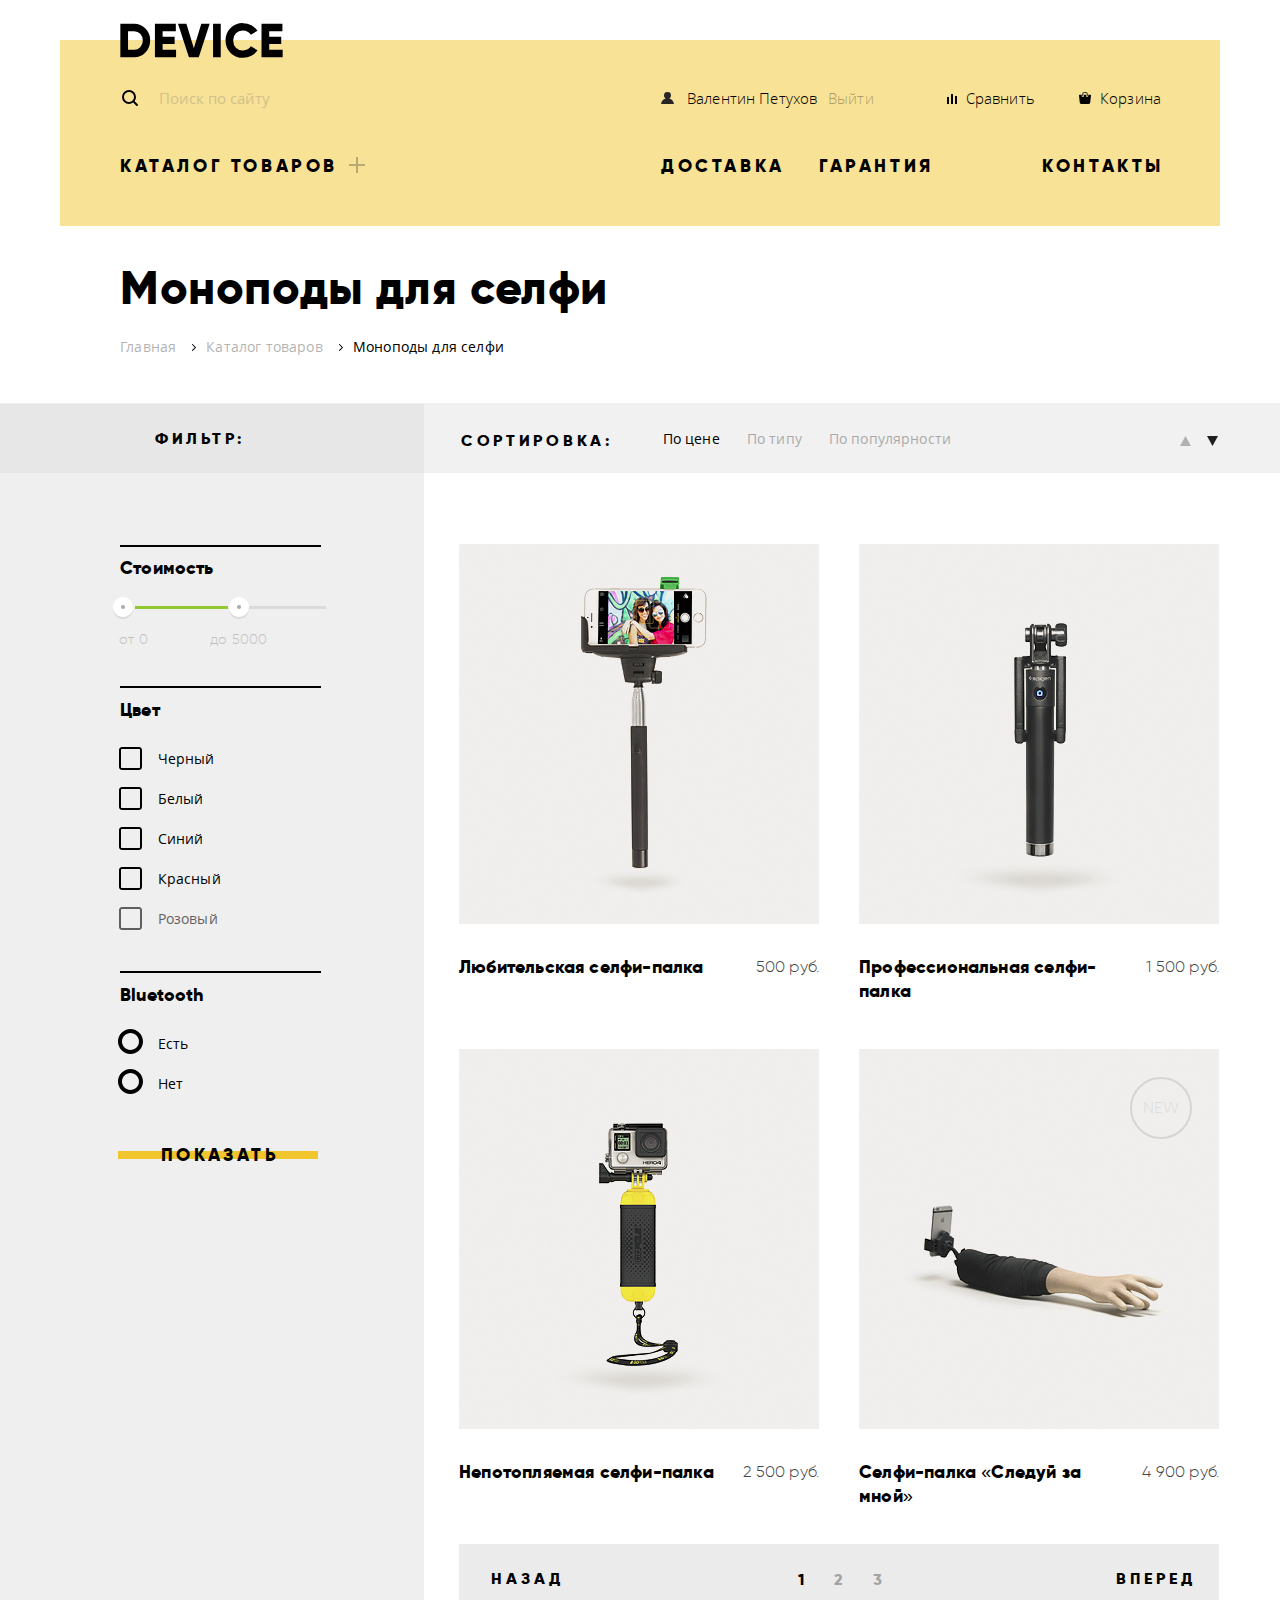
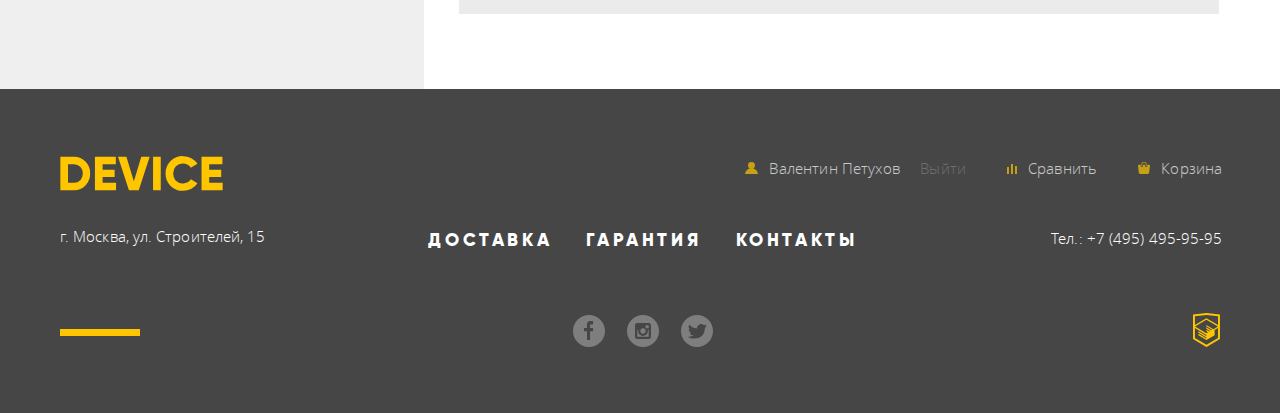
==== catalog.html @ 4350dd5f "2" ====
<!DOCTYPE html>
<html lang="ru">

<head>
  <meta charset="UTF-8">
  <meta name="viewport" content="width=device-width, initial-scale=1.0">
  <meta http-equiv="X-UA-Compatible" content="ie=edge">
  <link rel="stylesheet" href="css/normalize.css">
  <link rel="stylesheet" href="css/style.css">

  <title>Каталог</title>
</head>

<body class="inner_page">
  <header class="mail_header">
    <div class="container">

      <nav class="header_navigaton">
        <a href="index.html" class="header_logo">
          <img src="img/svg-device/logo-device.svg" alt="device" width="163" height="35">
        </a>
        <ul class="header_navigation_small_literal">
          <li class="search_small_litetal">
            <form class="search_form" action="https://echo.htmlacademy.ru" method="post">
              <label for="search" class="visually_hidden">Поиск по сайту</label>
              <input type="search" id="search" class="search_button_field" placeholder="Поиск по сайту">
              <button class="search_button" type="submit" name="button">Найти</button>
            </form>
          </li>
          <li class="right_side_small_catalog">
            <ul class="right_side_small_catalog">
              <li class="enter"><a href="#">Валентин Петухов</a></li>
              <li class="exit header_exit"><a href="#">Выйти</a></li>
              <li><a href="#" class="compare">Сравнить</a></li>
              <li><a class="cart" href="#">Корзина</a></li>
            </ul>
          </li>
        </ul>
        <div class="catalog_bolt_list">
          <ul class="header_navigaton_catalog">
            <li class="catalog_item">
              <a href="catalog.html" class="catalog_menu">Каталог товаров</a>
              <div class="hidden_index_wrapper hidden_wrapper">
                <ul class="hidden_index hidden">
                  <li class="item_left"><a href="#">Виртуальная реальность</a></li>
                  <li class="item_left"><a href="catalog.html">Моноподы для селфи</a></li>
                  <li class="item_left_contr item_left"><a href="#">Экшн-камеры</a></li>
                  <li class="item_center"><a href="#">Фитнес-браслеты</a></li>
                  <li class="item_center item_center_contr"><a href="#">Умные часы</a></li>
                  <li class="item_right"><a href="#">Квадрокоптеры</a></li>
                </ul>
            </li>
          </ul>
          <ul class="header_navigaton_bolt_literal">
            <li><a href="#">Доставка</a></li>
            <li class="garant"><a href="#">Гарантия</a></li>
            <li class="contact"><a href="#">Контакты</a></li>
          </ul>
        </div>
      </nav>
    </div>
  </header>
  <main>
    <div class="container">
      <h2 class="monopods">Моноподы для селфи</h2>
      <div class="main_navigation">
        <ul class="main_navigation_list">
          <li><a href="index.html">Главная</a></li>
          <li class="main_navigation_list_item"><a href="#">Каталог товаров</a></li>
          <li  class="main_navigation_list_item">Моноподы для селфи</li>
        </ul>
      </div>
    </div>
    <div class="catalog_wrapper">
      <div class="container">

        <div class="container_columns">
          <section class="filter">
            <h3 class="filter_title">Фильтр:</h3>
            <form class="filter_options" action="https://echo.htmlacademy.ru" method="post">
              <hr class="catalog_line">
              <h4 class="worth">Стоимость</h4>
              <button class="position" type="button" name="button" id="from"></button>
              <label class="from_button" for="from">от 0</label>
              <button class="position" type="button" name="button" id="till"></button>
              <label class="till_button" for="from">до 5000</label>

              <hr class="catalog_line">
              <fieldset class="color">
                <legend>Цвет</legend>
                <ul class="checkbox_filter">
                  <li class="filter_option">
                    <input type="checkbox" class="visually_hidden checkbox_condition" id="filter_option1">
                    <label class="filter_checkbox" for="filter_option1">Черный
                    </label>
                  </li>
                  <li class="filter_option">
                    <input type="checkbox" class="visually_hidden checkbox_condition" id="filter_option2">
                    <label class="filter_checkbox" for="filter_option2">Белый
                    </label>
                  </li>
                  <li class="filter_option">
                    <input type="checkbox" class="visually_hidden checkbox_condition" id="filter_option3">
                    <label class="filter_checkbox" for="filter_option3">Синий
                    </label>
                  </li>
                  <li class="filter_option">
                    <input type="checkbox" class="visually_hidden checkbox_condition" id="filter_option4">
                    <label class="filter_checkbox" for="filter_option4">Красный
                    </label>
                  </li>
                  <li class="filter_option">
                    <input type="checkbox" class="visually_hidden checkbox_condition" id="filter_option5" disabled>
                    <label class="filter_checkbox disabled" for="filter_option5">Розовый

                    </label>
                  </li>
                </ul>
                <hr class="catalog_line line_bluetooth">
              </fieldset>
              <fieldset class="bluetooth">
                <legend>Bluetooth</legend>
                <ul class="checkbox_filter">
                  <li class="groupe_item">
                    <label for="product_group1" class="filter_radio">
                      <input class="visually_hidden" type="radio" name="product" id="product_group1">
                      <span class="checkbox_indicator"></span>
                      Есть</label>
                  </li>
                  <li class="groupe_item">
                    <label for="product_group" class="filter_radio ">
                      <input class="visually_hidden" type="radio" name="product" id="product_group">
                      <span class="checkbox_indicator"></span>
                      Нет</label>
                  </li>
                </ul>
              </fieldset>
              <button type="submit" name="button" class="detail">Показать</button>
            </form>
          </section>
          <section class="produrt">
            <div class="product_sort">
              <ul class="sort">
                <li class="sort_title">Сортировка:</li>
                <li><a href="#" class="active">По цене</a></li>
                <li><a href="#">По типу</a></li>
                <li><a href="#">По популярности</a></li>
              </ul>
              <ul class="sort_direction">
                <li class="sort_direction_up"><a href="#">вверх</a></li>
                <li class="sort_direction_down"><a href="#" class="active">вниз</a></li>
              </ul>
            </div>

            <ul class="product_items">
              <li class="common_link">
                <p>
                  <img src="img/stick1.jpg" alt="Любительская селфи-палка" width="360" height="380">
                </p>
                <div class="product_buttons_wrapper">
                  <div class="hidden_product_buttons">
                    <a href="#" class="detail cart_button">
                      В корзину
                    </a>
                    <a href="#" class="comparison">
                      Добавить к сравнению
                    </a>
                  </div>
                </div>
                <div class="stick_discription">
                  <p><a href="#">Любительская селфи-палка</a></p><span>500 руб.</span>
                </div>

              </li>
              <li class="common_link">
                <p>
                  <img src="img/stick2.jpg" alt="Профессиональная селфи-палка" width="360" height="380">
                </p>
                <div class="product_buttons_wrapper">
                  <div class="hidden_product_buttons">
                    <a href="#" class="detail cart_button">
                      В корзину
                    </a>
                    <a href="#" class="comparison">
                      Добавить к сравнению
                    </a>
                  </div>
                </div>
                <div class="stick_discription">
                  <p><a href="#">Профессиональная селфи-палка</a></p><span>1 500 руб.</span>
                </div>
              </li>
              <li class="common_link">
                <p>
                  <img src="img/stick3.jpg" alt="Непотопляемая селфи-палка" width="360" height="380">
                </p>
                <div class="product_buttons_wrapper">
                  <div class="hidden_product_buttons">
                    <a href="#" class="detail cart_button">
                      В корзину
                    </a>
                    <a href="#" class="comparison">
                      Добавить к сравнению
                    </a>
                  </div>
                </div>
                <div class="stick_discription">
                  <p><a href="#">Непотопляемая селфи-палка</a></p><span>2 500 руб.</span>
                </div>
              </li>
              <li class="common_link">
                <span class="new">new</span>
                <p class="new_fix">
                  <img src="img/stick4.jpg" alt="Селфи-палка «Следуй за мной» в виде руки, за которую можно держаться" width="360" height="380">
                </p>
                <div class="product_buttons_wrapper">
                  <div class="hidden_product_buttons">
                    <a href="#" class="detail cart_button">
                      В корзину
                    </a>
                    <a href="#" class="comparison">
                      Добавить к сравнению
                    </a>
                  </div>
                </div>
                <div class="stick_discription">
                  <p><a href="#">Селфи-палка «Следуй за мной»</a></p><span>4 900 руб.</span>
                </div>
              </li>
            </ul>
            <div class="catalog_pages">
              <a href="#" class="prev">Назад</a>
              <ul class="pages_numbers">
                <li><a href="#" class="active">1</a></li>
                <li><a href="#">2</a></li>
                <li><a href="#">3</a></li>
              </ul>
              <a href="#">Вперед</a>
            </div>
          </section>
        </div>
      </div>
    </div>
  </main>
  <footer>
    <div class="container footer_wrapper">
      <div class="yellow_logo"><a href="index.html">
          <svg xmlns="http://www.w3.org/2000/svg" viewBox="0 0 164 35" width="163" height="35">
            <path
              d="m0.35 0.7v33.6h13.532a15.723 15.723 0 0 0 11.72-4.824 16.464 16.464 0 0 0 4.712-11.976 16.465 16.465 0 0 0-4.712-11.976 15.723 15.723 0 0 0-11.72-4.824zm7.733 26.208v-18.819h5.8a8.648 8.648 0 0 1 6.5 2.568 9.412 9.412 0 0 1 2.489 6.84 9.41 9.41 0 0 1-2.489 6.84 8.646 8.646 0 0 1-6.5 2.568h-5.8zm34.8-5.952h12.082v-7.3h-12.086v-5.567h13.291v-7.389h-21.024v33.6h21.265v-7.392h-13.532v-5.952zm36.343 13.344 11.019-33.6h-8.458l-7.491 24.72-7.491-24.72h-8.457l11.019 33.6zm14.4 0h7.733v-33.6h-7.733zm38.615-1.416a15.514 15.514 0 0 0 6.041-5.688l-6.67-3.84a7.488 7.488 0 0 1-3.165 3.024 9.874 9.874 0 0 1-4.664 1.1 9.594 9.594 0 0 1-7.177-2.736 9.907 9.907 0 0 1-2.682-7.248 9.908 9.908 0 0 1 2.682-7.248 9.594 9.594 0 0 1 7.177-2.736 9.914 9.914 0 0 1 4.64 1.08 7.6 7.6 0 0 1 3.189 3.048l6.67-3.84a15.881 15.881 0 0 0-6.09-5.688 17.419 17.419 0 0 0-8.409-2.088 17.12 17.12 0 0 0-17.592 17.472 17.12 17.12 0 0 0 17.589 17.476 17.519 17.519 0 0 0 8.458-2.088zm17.881-11.928h12.082v-7.3h-12.085v-5.567h13.29v-7.389h-21.022v33.6h21.264v-7.392h-13.532v-5.952z" />
          </svg>
        </a>
        <p>г. Москва, ул. Строителей, 15</p>
      </div>
      <div class="social_nav">
        <ul class="navigation_items">
          <li><a href="#">Доставка</a></li>
          <li><a href="#">Гарантия</a></li>
          <li><a href="#">Контакты</a></li>
        </ul>
        <ul class="social">
          <li><a href="#">
              <span class="visually_hidden">facebook</span>
              <svg xmlns="http://www.w3.org/2000/svg" width="32" height="32" viewBox="0 0 32 32">
                <path fill="#FFF" d="M16 0C7.164 0 0 7.163 0 16s7.164 16 16 16c8.837 0 16-7.164 16-16S24.837 0 16 0zm4.062 9.455h-3.021v3.444h3.021v3.445h-3.021v8.61H14.02v-8.61H11v-3.445h3.021V9.455c0-1.902 1.353-3.445 3.021-3.445h3.021v3.445z" />
                </svg>
            </a></li>
          <li><a href="#">
              <span class="visually_hidden">twitter</span>
              <svg xmlns="http://www.w3.org/2000/svg" width="32" height="32" viewBox="0 0 32 32">
                <g fill="#FFF">
                  <path d="M20.916 16a4.938 4.938 0 1 1-9.877 0c0-.394.051-.773.138-1.14h-.897v6.838h11.396V14.86h-.897c.086.367.137.746.137 1.14z" />
                  <path d="M15.978 18.659c1.466 0 2.659-1.193 2.659-2.659s-1.193-2.659-2.659-2.659c-1.466 0-2.659 1.193-2.659 2.659s1.192 2.659 2.659 2.659zM18.637 10.302h3.039v3.039h-3.039z" />
                  <path
                    d="M16 0C7.164 0 0 7.164 0 16c0 8.837 7.164 16 16 16 8.837 0 16-7.163 16-16 0-8.836-7.163-16-16-16zm7.955 21.698a2.285 2.285 0 0 1-2.279 2.279H10.279A2.285 2.285 0 0 1 8 21.698V10.302a2.286 2.286 0 0 1 2.279-2.279h11.396a2.286 2.286 0 0 1 2.279 2.279v11.396z" />
                </g>
              </svg>
            </a></li>
          <li><a href="#">
              <span class="visually_hidden">instagram</span>
              <svg xmlns="http://www.w3.org/2000/svg" width="32" height="32" viewBox="0 0 32 32">
                <path fill="#FFF"
                  d="M16 0C7.164 0 0 7.164 0 16c0 8.837 7.164 16 16 16 8.837 0 16-7.163 16-16 0-8.836-7.163-16-16-16zm7.944 12.809c-.251 6.516-3.463 10.832-10.992 10.702h-.486c-.447 0-4.543-.443-5.344-1.823 2.479.19 4.247-.406 5.12-1.136-1.048-.289-2.923-.461-3.251-2.848.384.104.618.221 1.299.113-1.307-.824-2.758-1.519-2.679-3.643.311.317 1.164.518 1.46.457-.768-.233-2.149-3.244-.974-4.781 1.984 1.79 4.075 3.482 7.804 3.643.227-2.214 1.24-3.699 3.168-4.325 1.84-.479 3.255.26 3.901 1.138.737-.224 1.453-.466 2.193-.685-.004.833-.569 1.463-.935 1.709.747.165 1.423-.475 1.423-.475-.184.963-1.094 1.725-1.707 1.954z" />
                </svg>
            </a></li>

        </ul>
      </div>
      <div class="footer_navigation">
        <ul class="footer_navigation_small_literal catalog_footer">
          <li class="catalog_footer_wraper"><a href="#" class="person_log">
              <svg xmlns="http://www.w3.org/2000/svg" width="13" height="12" viewBox="0 0 13 12">
                <path d="M.032 12h12.937c-.163-2.643-2.074-4.837-4.671-5.543a3.47 3.47 0 0 0 1.687-2.972 3.485 3.485 0 0 0-6.97 0c0 1.264.68 2.361 1.688 2.972C2.106 7.163.194 9.357.032 12z" />
              </svg>
              Валентин Петухов</a>
          </li>
          <li class="exit"><a href="#">Выйти</a>
          </li>
          <li><a href="#"><svg xmlns="http://www.w3.org/2000/svg" width="10" height="10" viewBox="0 0 10 10">
                <path d="M8 2h1.984v8H8zM0 3h1.984v7H0zM4 0h2v10H4z" /></svg>
              Сравнить</a></li>
          <li><a href="#"><svg xmlns="http://www.w3.org/2000/svg" width="12" height="12" viewBox="0 0 12 12">
                <path
                  d="M11.864 3.017a.429.429 0 0 0-.327-.154H9.225V4.09c0 .563-.484 1.022-1.08 1.022-.594 0-1.078-.458-1.078-1.022V2.863H4.909V4.09c0 .563-.485 1.022-1.08 1.022-.595 0-1.078-.458-1.078-1.022V2.863H.438a.43.43 0 0 0-.327.154.472.472 0 0 0-.108.358l.776 7.134c.015.806.642 1.455 1.411 1.455h7.595c.77 0 1.396-.649 1.411-1.455l.776-7.134a.476.476 0 0 0-.108-.358z" />
                <path
                  d="M3.829 4.499c.239 0 .433-.184.433-.409V1.84c0-.632.672-1.022 1.295-1.022h1.079c.655 0 1.078.401 1.078 1.022v2.25c0 .225.194.409.431.409.239 0 .433-.184.433-.409V1.84C8.577.773 7.761 0 6.636 0H5.557c-1.19 0-2.159.826-2.159 1.84v2.25c0 .225.194.409.431.409z" />
                </svg>
              Корзина</a></li>
        </ul>
        <p class="phone">Тел.: +7 (495) 495-95-95</p>
        <a class="developer" href="https://htmlacademy.ru/intensive/htmlcss">
          <svg class="academy_pic" xmlns="http://www.w3.org/2000/svg" width="26.943" height="34.09" viewBox="0 0 26.943 34.09">
            <path fill="#FFC600"
              d="M13.62.017L13.472 0 0 1.412v24.661l13.473 8.017 13.43-7.99.042-.025V1.412L13.62.017zm11.399 12.11L13.495 5.334l-.001-.104-.087.05-.088-.056v.109L1.925 12.118V3.147l11.548-1.212L25.02 3.147v8.98zm-11.614-5.34L24.923 13.5l-4.479 2.64-7.093-4.221-.014 1.415 5.904 3.513-.86.507-5.03-2.992-.014 1.415 3.827 2.275-.782.523-3.031-1.787-.014 1.413 1.853 1.091-1.8 1.081-11.356-6.751 11.371-6.835zm-11.48 8.34l11.411 6.791.016 1.044-7.942-4.728-.015 1.416 7.979 4.795.018 1.076-7.973-4.74-.013 1.414 8.021 4.822.046.025 8.143-4.872-.011-5.177 3.415-2.036v10.021L13.472 31.85 1.925 24.979v-9.852z" />
            </svg>
        </a>
      </div>
    </div>
  </footer>
</body>

</html>
---- css/style.css ----
@font-face {
  font-family: "gilroy";
  src: url("../fonts/gilroylight-webfont.woff2") format("woff2"), url("../fonts/gilroylight-webfont.woff") format("woff");
  font-weight: 300;
  font-style: normal;
}

@font-face {
  font-family: "gilroy";
  src: url("../fonts/gilroyextrabold-webfont.woff2") format("woff2"), url("../fonts/gilroyextrabold-webfont.woff") format("woff");
  font-weight: 400;
  font-style: normal;
}

@font-face {
  font-family: "open_sans";
  src: url("../fonts/opensans-light-webfont.woff2") format("woff2"), url("../fonts/opensans-light-webfont.woff") format("woff");
  font-weight: 300;
  font-style: normal;
}

@font-face {
  font-family: "open_sans";
  src: url("../fonts/opensans-regular-webfont.woff2") format("woff2"), url("/..fonts/opensans-regular-webfont.woff") format("woff");
  font-weight: 400;
  font-style: normal;
}

body {
  background-color: #ffffff;
  font-family: "gilroy", Arial, sans-serif;
  font-size: 15px;
  font-weight: 400;
  line-height: 30px;
  letter-spacing: 0.15px;
  color: #000000;
}

.inner_page{
  min-width: 1200px;
}

a {
  text-decoration: none;
}

.visually_hidden, .visually_hidden:not(:focus):not(:active), input[type=checkbox].visually-hidden, input[type=radio].visually-hidden {
  position: absolute;
  width: 1px;
  height: 1px;
  margin: -1px;
  border: 0;
  padding: 0;
  white-space: nowrap;
  -webkit-clip-path: inset(100%);
  clip-path: inset(100%);
  clip: rect(0 0 0 0);
  overflow: hidden;
}

.container {
  width: 1160px;
  margin: 0 auto;
}

.mail_header {
  margin: 0;
}

.header_logo {
  width: 163px;
  height: 35px;
  position: relative;
  top: -17px;
}

/* header */
.header_navigaton {
  background-color: #f8e296;
  color: #000000;
  margin-top: 40px;
  padding-right: 59px;
  padding-left: 60px;
  padding-bottom: 142px;
}

.inner_page .header_navigaton {
  padding-bottom: 28px;
}

.inner_page .search_form {
  left: 29px;
  top: -3px;
}

.inner_page .search_form::before {
  left: -27px;
  top: 10px;
}

.header_navigaton ul {
  list-style: none;
  padding: 0px;
}

.inner_page .header_navigation_small_literal {
  margin-bottom: 15px;
  margin-top: -3px;
}

.header_navigation_small_literal {
  display: -webkit-box;
  display: -ms-flexbox;
  display: flex;
  -webkit-box-pack: justify;
  -ms-flex-pack: justify;
  justify-content: space-between;
  padding: 0;
  margin: 0;
  margin-bottom: 32px;
  margin-top: -2px;
}

.right_side_small {
  width: 500px;
  display: -webkit-box;
  display: -ms-flexbox;
  display: flex;
  justify-content: space-between;
}

.right_side_small_catalog {
  width: 500px;
  display: -webkit-box;
  display: -ms-flexbox;
  display: flex;
  -webkit-box-pack: justify;
  -ms-flex-pack: justify;
  justify-content: space-between;
  letter-spacing: 0.15px;
}

.inner_page .catalog_bolt_list {
  display: -webkit-box;
  display: -ms-flexbox;
  display: flex;
  -webkit-box-pack: justify;
  -ms-flex-pack: justify;
  justify-content: space-between;
}

.inner_page .header_navigaton_bolt_literal {
  width: 500px;
}

.inner_page .garant {
  margin-right: 74px;
}

.inner_page .contact {
  margin-right: -3px;
}

.right_side_small li:nth-child(3) {
  margin-left: 40px;
}

.right_side_small_catalog li:last-child {
  margin-left: 42px;
}

.enter {
  margin-right: auto;
}

.header_exit {
  margin-right: 92px;
}

.enter a {
  position: relative;
  left: 26px;
}

.enter a:hover::before, .enter a:focus::before {
  opacity: 0.6;
}

.enter a:active::before {
  opacity: 0.3;
}

.enter a::before {
  content: "";
  position: absolute;
  width: 13px;
  height: 12px;
  background-image: url("../img/svg-device/user.svg");
  left: -26px;
  top: 4px;
}

.cart {
  position: relative;
  margin-left: 23px;
}

.cart::before {
  position: absolute;
  content: "";
  width: 12px;
  height: 12px;
  background-image: url("../img/svg-device/cart.svg");
  left: -21px;
  top: 4px;
}

.cart:hover::before, .cart:hover::before {
  opacity: 0.6;
}

.cart:active::before {
  opacity: 0.3;
}

.compare {
  position: relative;
}

.compare::before {
  position: absolute;
  content: "";
  height: 10px;
  width: 10px;
  background-image: url("../img/svg-device/compare.svg");
  top: 6px;
  left: -19px;
}

.compare:hover::before, .compare:focus::before {
  opacity: 0.6;
}

.compare:active::before {
  opacity: 0.3;
}

.right_side_bolt {
  padding: 0;
  margin-right: 0;
  width: 500px;
  display: -webkit-box;
  display: -ms-flexbox;
  display: flex;
  -webkit-box-pack: end;
  -ms-flex-pack: end;
  justify-content: space-between;
}

.header_navigaton_bolt_literal {
  padding-right: 0;
  display: -webkit-box;
  display: -ms-flexbox;
  display: flex;
  -webkit-box-pack: justify;
  -ms-flex-pack: justify;
  justify-content: space-between;
}

.catalog_item {
  position: relative;
}

.catalog_item::before {
  position: absolute;
  content: "";
  background-image: url("../img/svg-device/plus.svg");
  width: 16px;
  height: 16px;
  right: -27px;
  top: 4px;
  opacity: 0.3;
}

.inner_page .catalog_item:hover::before {
  display: none;
}

.inner_page .catalog_item::before {
  right: -27px;
}

.hidden_wrapper {
  display: none;
  position: absolute;
  top: 13px;
}

.hidden_index_wrapper {
  top: 30px;
  background-color: #f8e296;
  height: 157px;
  width: 1100px;
}

.hidden {
  width: 555px;
  margin-top: 53px;
  background-color: #f8e296;
}

.hidden_index {
  display: flex;
  flex-direction: column;
  flex-wrap: wrap;
  align-items: flex-start;
  width: 700px;
  height: 130px;
  margin-top: 26px;
  background-color: #f8e296;
}

.hidden_index li {
  width: 200px;
}

.item_left a {
  text-transform: none;
}

.hidden_index .item_right {
  margin-bottom: 60px;
}

.catalog_item:hover .hidden_wrapper, .catalog_item:focus .hidden_wrapper {
  display: block;
  z-index: 77;
}

.inner_page .hidden_wrapper {
  position: absolute;
  width: 1160px;
  left: -59px;
  top: 20px;
  background-color: #f8e296;
  padding-left: 60px;
  padding-bottom: 60px;
  -webkit-box-sizing: border-box;
  box-sizing: border-box;
}

.right_side_bolt_contacts {
  margin-left: auto;
  margin-right: -3px;
}

.right_side_bolt li:nth-child(1) {
  margin-right: 35px;
}

.search_form {
  position: relative;
  left: 37px;
}

.search_button {
  position: absolute;
  visibility: hidden;
  top: -15px;
  left: 318px;
  background-color: transparent;
  border: 2px solid #000000;
  border-bottom: none;
  padding: 16px 18px;
  font-family: "open_sansregular", Arial, sans-serif;
}

.inner_page .search_button {
  top: -13px;
}

.search_button_field:active~.search_button, .search_button_field:focus~.search_button {
  visibility: visible;
}

.inner_page .search_button_field[placeholder] {
  padding: 10px;
}

.search_button:hover, .search_button:focus {
  background-color: #000000;
  color: #ffffff;
}

.search_button:active {
  color: #4c4c4c;
}

.search_small_litetal label {
  font-family: "open_sans", Arial, sans-serif;
  opacity: 0.3;
  color: #000000;
  font-weight: 400;
  line-height: 30px;
  letter-spacing: 0.15px;
  -webkit-box-sizing: border-box;
  box-sizing: border-box;
}

.search_small_litetal input[placeholder] {
  padding: 10px;
  padding-top: 7px;
  padding-right: 100px;
  padding-left: 2px;
  margin-bottom: 3px;
}

.search_small_litetal input[placeholder]:hover {
  opacity: 0.6;
}

.search_small_litetal input[placeholder]:focus {
  -webkit-box-shadow: 0px 2px;
  box-shadow: 0px 2px;
  outline: none;
  width: 403px;
  opacity: 1.0;
  -webkit-box-sizing: border-box;
  box-sizing: border-box;
}

.search_small_litetal input {
  color: #000000;
  font-family: "open_sans", Arial, sans-serif;
  background-color: transparent;
  border: none;
  font-size: 15px;
  opacity: 0.3;
  position: relative;
}

.search_form::before {
  position: absolute;
  content: "";
  width: 16px;
  height: 16px;
  left: -34px;
  top: 7px;
  background-image: url("../img/svg-device/search.svg");
}

.main_header img:hover, .main_header img:focus {
  opacity: 0.6;
}

.main_header img:active {
  opacity: 0.3;
}

.header_navigation_small_literal a:hover, .header_navigation_small_literal a:focus, .header_navigaton_catalog a:hover, .header_navigaton_catalog a:focus, .header_navigaton_bolt_literal a:hover, .header_navigaton_bolt_literal a:focus {
  opacity: 0.6;
}

.header_navigation_small_literal a:active, .header_navigaton_catalog a:active, .header_navigaton_bolt_literal a:active {
  opacity: 0.3;
}

.header_navigation_small_literal a {
  font-family: "open_sans", Arial, sans-serif;
  font-size: 15px;
  font-weight: 300;
  line-height: 30px;
  color: #000000;
  letter-spacing: 0.15px;
}

.header_navigaton_bolt_literal a, .header_navigaton_catalog a {
  font-family: "gilroy", Arial, sans-serif;
  font-size: 18px;
  font-weight: 400;
  line-height: 24px;
  text-transform: uppercase;
  letter-spacing: 3.6px;
  color: #000000;
}

/* header end */
/* slaider*/
.slaider {
  width: 1076px;
  margin: 0 auto;
}

.slaider_radio_list {
  display: -webkit-box;
  display: -ms-flexbox;
  display: flex;
  list-style: none;
}

.promo_radio {
  visibility: hidden;
}

.slaider_radio_list .promo_indicator {
  position: relative;
  -webkit-box-sizing: border-box;
  box-sizing: border-box;
}

.promo_radio~label::before {
  position: absolute;
  content: "";
  width: 10px;
  height: 10px;
  left: 904px;
  top: 197px;
  border-radius: 50%;
  border: 1px solid #000000;
  background-color: #ffffff;
  z-index: 999;
  box-shadow: inset 0 0 0 2px #ffffff, inset 0 0 0 1px #000000;
}

.promo_radio:checked+label::before {
  position: absolute;
  content: "";
  width: 10px;
  height: 10px;
  border-radius: 50%;
  background-color: #ffffff;
  box-shadow: inset 0 0 0 3px #ffffff, inset 0 0 0px 4px #000000;
}

.promo_radio~.promo_1_indicator::before {
  left: 905px;
  top: 200px;
}

.promo_radio~.promo_2_indicator::before {
  left: 925px;
  top: 200px;
}

.promo_radio~.promo_3_indicator::before {
  left: 945px;
  top: 200px;
}

.promo_description {
  position: relative;
  margin-top: 0;
  margin-bottom: 0;
  padding-left: 0;
  list-style: none;
}

.promo_description::after {
  position: absolute;
  content: "";
  background-color: #ffffff;
  width: 100px;
  height: 7px;
  top: -87px;
  left: 480px;
}

.slide_img {
  position: absolute;
}

.slide_img1 {
  top: -126px;
  left: -30px;
}

.slide_img2 {
  top: -113px;
  left: -1px;
}

.slide_img3 {
  top: -60px;
  left: -87px;
}

.slade_name {
  position: absolute;
  top: -92px;
  left: 480px;
  width: 400px;
  line-height: 56px;
  color: #000000;
  font-size: 47px;
  font-weight: 400;
  letter-spacing: 0.60px;
  padding: 0;
}

.promo_description_item1 .slide_number {
  right: 90px;
}

.promo_description_item1 .slade_description {
  width: 483px;
  padding: 0;
  letter-spacing: 0.15px;
}

.promo_description_item1 .slider_characteristic {
  -webkit-box-pack: justify;
  -ms-flex-pack: justify;
  justify-content: space-between;
  width: 472px;
}

.promo_description_item2 .slide_number {
  right: 67px;
}

.promo_description_item2 .slade_description {
  letter-spacing: 0.17px;
  width: 459px;
}

.promo_description_item3 .slade_name {
  width: 507px;
  padding: 0;
  letter-spacing: 0.73px;
}

.promo_description_item3 .slide_number {
  letter-spacing: 3.9px;
  left: 783px;
  top: -140px;
}

.promo_description_item1, .promo_description_item2, .promo_description_item3 {
  position: fixed;
  left: -10000px;
}

#promo_1:checked~.promo_description .promo_description_item1, #promo_2:checked~.promo_description .promo_description_item2, #promo_3:checked~.promo_description .promo_description_item3 {
  position: relative;
  left: 0;
  padding: 40px 0px 40px 600px;
}

.slade_description {
  position: relative;
  left: -120px;
  width: 470px;
  margin: 0;
  margin-top: 45px;
  padding: 0;
  color: #464646;
  font-family: "open_sans", Arial, sans-serif;
  font-size: 15px;
  font-weight: 300;
  line-height: 30px;
  letter-spacing: 0.18px;
}

.slide_number {
  position: absolute;
  top: -136px;
  right: 97px;
  color: #ffffff;
  font-family: "gilroy", Arial, sans-serif;
  font-size: 179px;
  font-weight: 400;
  line-height: 179.2px;
  letter-spacing: 0.36px;
}

.promo_description .detail {
  top: 50px;
  right: 102px;
  letter-spacing: 3.80px;
}

.promo_description .detail::after {
  left: -42px;
  width: 220px;
}

.slaider_table {
  position: relative;
  left: -122px;
  margin-top: 100px;
  border-spacing: 0;
  width: 430px;
  -webkit-box-sizing: border-box;
  box-sizing: border-box;
}

.slaider_table tr {
  display: -webkit-box;
  display: -ms-flexbox;
  display: flex;
  -webkit-box-pack: justify;
  -ms-flex-pack: justify;
  justify-content: space-between;
}

.slaider_table tr:first-child {
  color: #000000;
  font-family: "open_sansligh", Arial, sans-serif;
  font-size: 36px;
  font-weight: 300;
  line-height: 48px;
  letter-spacing: 0.36px;
}

.slaider_table tr:last-child {
  color: #464646;
  font-family: "open_sans", Arial, sans-serif;
  font-size: 13px;
  font-weight: 400;
  line-height: 20px;
  letter-spacing: 0.13px;
  text-align: left;
}

.slider_characteristic {
  position: relative;
  display: -webkit-box;
  display: -ms-flexbox;
  display: flex;
  -webkit-box-pack: start;
  -ms-flex-pack: start;
  justify-content: flex-start;
  color: #000000;
  font-family: "gilroy", Arial, sans-serif;
  font-size: 36px;
  font-weight: 300;
  line-height: 48px;
  letter-spacing: 0.36px;
  margin-top: 70px;
  left: -120px;
  top: -5px;
}

.characteristic_item {
  display: -webkit-box;
  display: -ms-flexbox;
  display: flex;
  -ms-flex-direction: column;
  -webkit-box-orient: vertical;
  -webkit-box-direction: normal;
  flex-direction: column;
  padding-right: 43px;
}

.characteristic_item span {
  color: #464646;
  font-family: "open_sans", Arial, sans-serif;
  font-size: 13px;
  font-weight: 400;
  line-height: 20px;
  letter-spacing: 0.13px;
  margin-top: 7px;
}

/* popular_list */
.popular_list {
  margin: 0;
  margin-bottom: 130px;
  margin-top: 34px;
  padding: 0;
  display: -webkit-box;
  display: -ms-flexbox;
  display: flex;
  -webkit-box-pack: justify;
  -ms-flex-pack: justify;
  justify-content: space-between;
  list-style: none;
}

.popular_list a {
  display: block;
  background-color: #f8e296;
  width: 160px;
  height: 160px;
}

.popular_list a:hover, .popular_list a:focus {
  background-color: #f0c52e;
}

.popular_list a:active {
  opacity: 0.6;
  background-color: #f0c52e;
}

.popular_name {
  position: relative;
  display: -webkit-box;
  display: -ms-flexbox;
  display: flex;
  top: 194px;
  left: 1px;
  color: #000000;
  font-family: "gilroy", Arial, sans-serif;
  font-size: 18px;
  font-weight: 400;
  line-height: 24px;
  letter-spacing: 0.20px;
}

.popular_list_item1 a {
  background-image: url("../img/svg-device/popular-1.svg");
  background-repeat: no-repeat;
  background-position: center;
}

.popular_list_item1 .popular_name {
  width: 130px;
  letter-spacing: 0.50px;
}

.popular_list_item2 a {
  background-image: url("../img/svg-device/popular-2.svg");
  background-repeat: no-repeat;
  background-position: 52% 98%;
}

.popular_list_item2 .popular_name {
  width: 93px;
}

.popular_list_item3 a {
  background-image: url("../img/svg-device/popular-3.svg");
  background-repeat: no-repeat;
  background-position: 56% 53%;
}

.popular_list_item4 a {
  background-image: url("../img/svg-device/popular-4.svg");
  background-repeat: no-repeat;
  background-position: 55% 54%;
}

.popular_list_item5 a {
  background-image: url("../img/svg-device/popular-5.svg");
  background-repeat: no-repeat;
  background-position: 55% 54%;
}

.popular_list_item6 a {
  background-image: url("../img/svg-device/popular-6.svg");
  background-repeat: no-repeat;
  background-position: 50% 55%;
}

/* popular_end */
/* service */
.service {
  width: 100%;
  background-color: #e5e5e5;
  margin-top: 260px;
}

.service_wrapper {
  position: relative;
  padding-left: 0;
}

.service label {
  position: absolute;
  letter-spacing: 4.12px;
  display: inline-block;
  padding-right: 260px;
  padding-left: 18px;
  padding-top: 9px;
  padding-bottom: 9px;
  width: 278px;
  -webkit-box-sizing: border-box;
  box-sizing: border-box;
}

.service .detail {
  left: -24px;
}

.service_indicator1 {
  top: -18px;
}

.service_indicator2 {
  top: 47px;
}

.service_wrapper .service_indicator2 {
  padding-left: 25px;
  letter-spacing: 3.6px;
  padding-right: 0;
}

.service_wrapper .service_indicator3 {
  top: 111px;
  right: -30px;
  padding-left: 37px;
  letter-spacing: 4px;
  padding-right: 10px;
}

.service .detail::after {
  width: 160px;
  top: 16px;
  left: 0px;
}

.service_radio:checked+.detail::after {
  background-color: transparent;
  -webkit-transition-delay: -1s;
  -o-transition-delay: -1s;
  transition-delay: -1s;
}

.service_radio:checked+label {
  background-color: #000000;
  color: #f7e184;
}

.service_description {
  position: relative;
  width: 924px;
  left: 251px;
  top: -22px;
  margin: 0;
  margin-bottom: 96px;
  list-style: none;
  padding-bottom: 107px;
  padding-left: 151px;
  -webkit-box-sizing: border-box;
  box-sizing: border-box;
}

.service_description::before {
  position: absolute;
  content: "";
  width: 7px;
  height: 319px;
  background-color: #000000;
  left: 27px;
  top: -75px;
}

.service_item_description1::after {
  position: absolute;
  content: "";
  background-image: url("../img/delivery.png");
  background-repeat: no-repeat;
  right: 15px;
  top: 10px;
  width: 200px;
  height: 200px;
}

.service_item_description2::after {
  position: absolute;
  content: "";
  right: 29px;
  top: -13px;
  width: 200px;
  height: 200px;
  background-image: url("../img/warranty.png");
  background-repeat: no-repeat;
}

.service_item_description2:focus {}

.service_item_description3::after {
  position: absolute;
  content: "";
  right: 72px;
  top: -22px;
  width: 200px;
  height: 200px;
  background-image: url("../img/credit.png");
  background-repeat: no-repeat;
  background-position: 74%;
}

.service_item_description {
  position: fixed;
  left: -1000px;
}

.service_item_description h3 {
  color: #000000;
  font-family: "gilroy", Arial, sans-serif;
  font-size: 47px;
  font-weight: 400;
  line-height: 48px;
  letter-spacing: 0.90px;
  margin-bottom: 29px;
}

.service_item_description p {
  width: 450px;
  color: #464646;
  font-family: "open_sans", Arial, sans-serif;
  font-size: 15px;
  font-weight: 300;
  line-height: 30px;
  letter-spacing: 0.25px;
}

.service_item_description2 p {
  width: 440px;
  color: #464646;
  font-family: "open_sans", Arial, sans-serif;
  font-size: 15px;
  font-weight: 300;
  line-height: 30px;
  letter-spacing: 0.21px;
  padding: 0;
}

.service_item_description2 span {
  letter-spacing: 0.10px;
}

.service_item_description3 p {
  letter-spacing: 0.29px;
  width: 442px;
}

.service_item_description3 span {
  letter-spacing: 0.19px;
}

#service_radio1:checked~.service_description .service_item_description1, #service_radio2:checked~.service_description .service_item_description2, #service_radio3:checked~.service_description .service_item_description3 {
  position: static;
}

#service_radio2:checked~.service_indicator2 {
  padding-left: 30px;
}

#service_radio3:checked~.service_indicator3 {
  padding-left: 42px;
}

/* service_end */
/* partners start */
.partners {
  -webkit-box-sizing: border-box;
  box-sizing: border-box;
  margin-bottom: 106px;
}

.partners_list {
  list-style: none;
  display: -webkit-box;
  display: -ms-flexbox;
  display: flex;
  -webkit-box-pack: justify;
  -ms-flex-pack: justify;
  justify-content: space-between;
  padding: 0;
  margin: 0;
}

.partners_list a {
  display: block;
  background-position: center;
  width: 260px;
  height: 100px;
  padding: 0;
}

.partners_link {
  position: relative;
}

.partners_link img:last-child {
  position: absolute;
  top: 0px;
  left: 0;
}

.colorful_logo {
  display: none;
}

.partners_link:hover .colorful_logo {
  display: block;
}

/* partners end */
/* company_description */
/* catalog */
.container .monopods {
  margin-bottom: 22px;
  padding-left: 60px;
  letter-spacing: 0.61px;
}

.main_navigation_list {
  display: -webkit-box;
  display: -ms-flexbox;
  display: flex;
  -webkit-box-pack: justify;
  -ms-flex-pack: justify;
  justify-content: space-between;
  width: 384px;
  padding: 0;
  padding-left: 60px;
  margin: 0;
  margin-bottom: 40px;
  font-family: "open_sans", Arial, sans-serif;
  letter-spacing: 0.17px;
}
.main_navigation_list_item{
  position: relative;
}

.main_navigation_list_item::after{
  position: absolute;
  content: "";
  left: -14px;
  top: 9px;
  width: 4px;
  height: 7px;
  background-image: url("../img/svg-device/nav-arrow.svg");
}
.main_navigation_list a {
  opacity: 0.3;
  color: #000000;
}
.main_navigation_list li:last-child {
  color: #000000;
}

.catalog_wrapper {
  position: relative;
  width: 100%;
}

.filter::after {
  position: absolute;
  content: "";
  top: 4px;
  left: 0;
  width: 100%;
  height: 70px;
  background-color: #dbdbdb;
  opacity: 0.4;
}

.container_columns {
  display: -webkit-box;
  display: -ms-flexbox;
  display: flex;
  -webkit-box-pack: justify;
  -ms-flex-pack: justify;
  justify-content: space-between;
}

.filter {
  margin-left: auto;
  margin-right: 67px;
}

#from, #till {
  position: relative;
  top: 0;
  width: 20px;
  height: 22px;
  background-image: url("../img/svg-device/filter-button.svg");
  content: "";
}

#till {
  left: 18px;
  z-index: 900;
}

#till::before {
  position: absolute;
  content: "";
  width: 93px;
  height: 3px;
  background-color: #91c92f;
  left: -94px;
  top: 9px;
  z-index: 899;
}

#till::after {
  position: absolute;
  content: "";
  width: 77px;
  height: 3px;
  background-color: #dbdbdb;
  left: 20px;
  top: 9px;
  z-index: 879;
}

#from {
  left: -7px;
}

.from_button, .till_button {
  position: relative;
  top: 26px;
  left: -25px;
  width: 54px;
  height: 12px;
  opacity: 0.2;
  color: #000000;
  font-family: "gilroy", Arial, sans-serif;
  font-size: 14px;
  font-weight: 300;
  line-height: 24px;
}

.from_button {
  margin-right: 34px;
}

.filter_title {
  position: absolute;
  left: 155px;
  top: 12px;
  z-index: 1000;
  color: #000000;
  font-family: "gilroy", Arial, sans-serif;
  font-size: 16px;
  font-weight: 400;
  line-height: 24px;
  text-transform: uppercase;
  letter-spacing: 3.5px;
}

input[type="range"] {
  margin-top: 50px;
}

fieldset {
  border: transparent;
  width: 270px;
  -webkit-box-sizing: border-box;
  box-sizing: border-box;
}

.filter_options {
  padding-left: 57px;
}

.filter_checkbox {
  position: relative;
  cursor: pointer;
  padding-left: 38px;
  letter-spacing: 6px;
}

.checkbox_condition+label::before {
  position: absolute;
  content: "";
  top: -2px;
  left: -1px;
  width: 23px;
  height: 23px;
  background-image: url("../img/svg-device/checkbox-off.svg");
}

.checkbox_condition:disabled+label {
  opacity: 0.6;
}

.checkbox_condition:checked+label::before {
  position: absolute;
  content: "";
  top: -2px;
  left: -1px;
  width: 25px;
  height: 23px;
  background-image: url("../img/svg-device/checkbox-on.svg");
}

.checkbox_filter {
  margin: 0;
  padding-left: 0;
}

.filter::before {
  display: block;
  position: absolute;
  top: 5px;
  left: 0;
  content: "";
  width: 424px;
  height: 100%;
  z-index: -1;
  background-color: #efefef;
}

.color {
  margin: 0;
  margin-top: 10px;
  padding: 0;
  margin-bottom: 17px;
}

/* body>* {
  background-color: rgba(200, 0, 0, 0.3);
}

body>*>* {
  background-color: rgba(0, 255, 0, 0.3);
}

body>*>*>* {
  background-color: rgba(0, 255, 255, 0.3);
}

body>*>*>*>* {
  background-color: rgba(0, 0, 255, 0.3);
} */

.filter legend {
  color: #000000;
  font-family: "gilroy", Arial, sans-serif;
  font-size: 18px;
  font-weight: 400;
  line-height: 24px;
  letter-spacing: 0.18px;
  margin-bottom: 17px;
  margin-top: 0px;
}

.bluetooth {
  padding: 0;
  margin-left: 0;
  margin-bottom: 40px;
}

.filter_radio {
  position: relative;
  cursor: pointer;
  padding-left: 38px;
}

.filter_radio input[type="radio"]+.checkbox_indicator {
  position: absolute;
  content: "";
  height: 25px;
  width: 25px;
  left: 0;
  top: 0;
  background-image: url("../img/svg-device/radio-off.svg");
}

.filter_radio input[type="radio"]:checked+.checkbox_indicator::after {
  position: absolute;
  content: "";
  height: 25px;
  width: 25px;
  left: 0;
  top: 0;
  background-image: url("../img/svg-device/radio-on.svg");
}

.filter_options .detail {
  right: 40px;
  top: -2px;
  padding: 0;
  letter-spacing: 3.4px;
  font-weight: 400;
}

.filter_options .detail::after {
  top: 8px;
  left: 13px;
  width: 200px;
}

.produrt {
  width: 761px;
  margin-top: 145px;
}

.product_sort {
  display: flex;
  justify-content: space-between;
}

.sort_direction {
  list-style: none;
  display: -webkit-flex;
  display: -ms-flex;
  display: flex;
  width: 100px;
  justify-content: space-between;
  margin-top: -114px;
  margin-bottom: 108px;
}

.sort {
  display: -ms-flex;
  display: -webkit-box;
  display: -ms-flexbox;
  display: flex;
  list-style: none;
  padding: 0;
  margin: 0;
  margin-top: -114px;
  margin-bottom: 97px;
  position: relative;
}

.product_sort a {
  color: #000000;
  opacity: 0.3;
}

.product_sort a:hover, .product_sort a:focus {
  opacity: 0.6;
}

.sort a:active {
  opacity: 1;
}

.sort_direction_up a {
  position: relative;
  color: transparent;
}

.sort_direction_up a::after {
  position: absolute;
  content: "";
  top: 0px;
  left: 60px;
  width: 11px;
  height: 10px;
  background-image: url("../img/svg-device/icon-up-dir.svg");
}

.sort_direction_down a {
  position: relative;
  color: transparent;
}

.sort_direction_down a::after {
  position: absolute;
  content: "";
  left: 21px;
  top: 0px;
  width: 11px;
  height: 10px;
  background-image: url("../img/svg-device/icon-down-dir.svg");
}

.sort .sort_title {
  color: #000000;
  font-family: "gilroy", Arial, sans-serif;
  font-size: 16px;
  font-weight: 400;
  line-height: 24px;
  text-transform: uppercase;
  letter-spacing: 3.70px;
  margin-top: -1px;
  margin-left: 2px;
  margin-right: 50px;
}
.product_sort .active,
.pages_numbers .active {
  opacity: 1;
}
.sort li {
  color: #000000;
  font-family: "open_sans", Arial, sans-serif;
  font-size: 14px;
  font-weight: 400;
  line-height: 18px;
  margin-right: 27px;
}

.product_items {
  display: -webkit-box;
  display: -ms-flexbox;
  display: flex;
  -webkit-box-pack: justify;
  -ms-flex-pack: justify;
  justify-content: space-between;
  -ms-flex-wrap: wrap;
  flex-wrap: wrap;
  width: 760px;
  margin: 0;
  padding: 0;
}

.product_items li {
  margin-bottom: 26px;
}

.product_items p:first-child {
  margin-top: 0;
}

/* catalog */
.company_description {
  background-color: #ffffff;
}

.company_description_container {
  display: -webkit-box;
  display: -ms-flexbox;
  display: flex;
  -webkit-box-pack: justify;
  -ms-flex-pack: justify;
  justify-content: space-between;
  margin-bottom: 87px;
}

.company_description_container h2 {
  padding: 0;
  margin-bottom: 42px;
}

.about {
  padding: 0;
  width: 462px;
}

.about h2 {
  position: relative;
}

.about h2::before {
  position: absolute;
  content: "";
  left: 0;
  top: -52px;
  width: 80px;
  height: 7px;
  background-color: #000000;
}

.about .first_paragraph {
  font-family: "open_sans" Arial, sans-serif;
  font-weight: 300;
  margin-bottom: 30px;
  padding: 0;
  white-space: normal;
  word-spacing: normal;
  letter-spacing: 0.18px;
}

.about .second_paragraph {
  width: 462px;
  margin: 0;
  margin-bottom: 37px;
  font-family: "open_sans" Arial, sans-serif;
  font-weight: 300;
  line-height: 30px;
  padding: 0;
  white-space: pre;
  position: relative;
}

.contacts {
  width: 560px;
  padding: 0;
}

.contacts h2 {
  position: relative;
}

.contacts h2::before {
  position: absolute;
  content: "";
  left: 0;
  top: -52px;
  width: 80px;
  height: 7px;
  background-color: #000000;
}

.contacts p {
  margin-bottom: 40px;
}

.company_description h2 {
  color: #000000;
  font-family: "gilroy", Arial, sans-serif;
  font-size: 47px;
  font-weight: 400;
  line-height: 48px;
  letter-spacing: 0.21px;
}

.map .map_picture {
  margin-bottom: 65px;
}

.company_description p {
  color: #464646;
  ;
  font-family: "open_sans", Arial, sans-serif;
  font-size: 15px;
  font-weight: 300;
  line-height: 30px;
}

.transport_company {
  color: #000000;
  font-size: 16px;
  font-weight: 400;
  line-height: 40px;
  padding: 0;
  margin: 0;
  margin-bottom: 60px;
  list-style: none;
}

.transport_company li {
  position: relative;
  left: 36px;
  bottom: 2px;
}

.transport_company li::before {
  position: absolute;
  left: -34px;
  top: 17px;
  content: "";
  border-radius: 50%;
  border: 1px solid #e5e5e5;
  height: 5px;
  width: 5px;
}

.yellow {
  font-family: "gilroy", Arial, sans-serif;
  font-size: 18px;
  font-weight: 400;
  line-height: 24px;
  text-transform: uppercase;
  width: 178px;
}

.yellow a {
  color: #000000;
}

.detail {
  position: relative;
  z-index: 60;
  width: 230px;
  color: #000000;
  font-size: 18px;
  font-weight: 400;
  line-height: 24px;
  text-transform: uppercase;
  letter-spacing: 2.15px;
  margin-left: 25px;
  letter-spacing: 3.5px;
}

.detail::after {
  position: absolute;
  content: "";
  width: 260px;
  height: 8px;
  background-color: #f0c52e;
  top: 5px;
  left: -25px;
  z-index: -59;
}

.yellow a:active {
  opacity: 0.3;
}

.write_us {
  position: relative;
  z-index: 60;
  width: 220px;
  color: #000000;
  font-size: 18px;
  font-weight: 400;
  line-height: 24px;
  text-transform: uppercase;
  letter-spacing: 2.15px;
  margin-left: 21px;
  letter-spacing: 3.6px;
}

.write_us::after {
  position: absolute;
  content: "";
  width: 238px;
  height: 8px;
  background-color: #f0c52e;
  top: 5px;
  left: -19px;
  z-index: -59;
}

.detail:hover::after, .detail:focus::after, .write_us:hover::after, .write_us:focus::after {
  -webkit-transform: scaleY(4);
  -ms-transform: scaleY(4);
  transform: scaleY(4);
  -webkit-transition-duration: 0.4s;
  -o-transition-duration: 0.4s;
  transition-duration: 0.4s;
}

.detail:active a, .write_us:active a {
  opacity: 0.3;
}

/* company_description */
/* footer */
footer {
  background-color: #464646;
  color: #ffffff;
  padding-bottom: 40px;
}

footer a {
  color: #ffffff;
}

footer p {
  color: #ffffff;
  font-family: "open_sans", Arial, sans-serif;
  font-size: 15px;
  font-weight: 300;
  line-height: 30px;
}

.navigation_items {
  display: -webkit-box;
  display: -ms-flexbox;
  display: flex;
  width: 429px;
  -webkit-box-pack: justify;
  -ms-flex-pack: justify;
  justify-content: space-between;
  margin-top: 135px;
}

.inner_page .navigation_items {
  margin-top: 137px;
}

.social {
  display: -webkit-box;
  display: -ms-flexbox;
  display: flex;
  -webkit-box-pack: justify;
  -ms-flex-pack: justify;
  justify-content: space-between;
  width: 140px;
  margin-top: 43px;
}

.footer_navigation {
  display: -webkit-box;
  display: -ms-flexbox;
  display: flex;
  -webkit-box-orient: vertical;
  -webkit-box-direction: normal;
  -ms-flex-direction: column;
  flex-direction: column;
  -webkit-box-pack: justify;
  -ms-flex-pack: justify;
  justify-content: space-between;
  -webkit-box-align: end;
  -ms-flex-align: end;
  align-items: flex-end;
  height: 262px;
}

.footer_navigation p {
  letter-spacing: 0.09px;
  margin-right: 14px;
}

.footer_navigation .phone {
  margin-top: 19px;
  margin-right: 12px;
}

.footer_navigation_small_literal li svg {
  fill: #ffc600;
  margin-right: 7px;
}

.footer_navigation_small_literal {
  display: -webkit-box;
  display: -ms-flexbox;
  display: flex;
  -webkit-box-pack: justify;
  -ms-flex-pack: justify;
  justify-content: space-between;
  width: 338px;
  margin-top: 63px;
  margin-left: 2px;
}

.inner_page .footer_navigation {
  width: 377px;
}

.inner_page .catalog_footer {
  width: 351px;
}

.footer_navigation_small_literal li:last-child {
  margin-right: 12px;
}

.social_nav {
  display: -webkit-box;
  display: -ms-flexbox;
  display: flex;
  -webkit-box-orient: vertical;
  -webkit-box-direction: normal;
  -ms-flex-direction: column;
  flex-direction: column;
  -webkit-box-align: center;
  -ms-flex-align: center;
  align-items: center;
  margin-left: 123px;
}

.navigation_items a {
  font-family: "gilroy", Arial, sans-serif;
  font-size: 18px;
  font-weight: 400;
  line-height: 24px;
  text-transform: uppercase;
  letter-spacing: 3.6px;
}

.navigation_items a:hover, .navigation_items a:focus {
  opacity: 0.6;
}

.navigation_items a:active, .footer_navigation_small_literal a:active {
  opacity: 0.3;
}

.social {
  text-align: center;
}

.social a {
  opacity: 0.3;
}

.social a:hover, .social a:focus {
  opacity: 0.6;
}

.social a:active {
  opacity: 0.1;
}

.navigation_items, .social, .footer_navigation_small_literal {
  list-style: none;
}

.footer_wrapper {
  display: -webkit-box;
  display: -ms-flexbox;
  display: flex;
  -webkit-box-pack: justify;
  -ms-flex-pack: justify;
  justify-content: space-between;
}

.developer {
  margin-top: 40px;
  margin-right: 3px;
  margin-bottom: -1px;
}

.developer svg {
  margin-right: 11px;
  margin-bottom: -3px;
}

.developer .academy_pic {
  margin-bottom: -5px;
}

.developer:hover, .developer:focus {
  opacity: 0.6;
}

.developer:active {
  opacity: 0.3;
}

.yellow_logo {
  color: #ffc600;
  margin-top: 66px;
}

.yellow_logo p {
  position: relative;
  white-space: nowrap;
  margin-top: 19px;
  letter-spacing: 0.08px;
}

.yellow_logo p::after {
  position: absolute;
  content: "";
  width: 80px;
  height: 7px;
  left: 0;
  bottom: -85px;
  background-color: #ffc600;
}

.yellow_logo svg {
  fill: #ffc600;
}

.yellow_logo svg:hover, .yellow_logo svg:focus {
  opacity: 0.6;
}

.yellow_logo svg:active {
  opacity: 0.3;
}

.footer_navigation_small_literal {
  color: #ffffff;
  font-family: "open_sans", Arial, sans-serif;
  font-size: 15px;
  font-weight: 300;
  line-height: 30px;
  letter-spacing: 0.15px;
}
.catalog_footer {
  position: relative;
  width: 400px;
}
.catalog_footer li {
  margin-right: 0;
  padding-left: 0;
}
.catalog_footer_wraper .person_log {
  left: -98px;
  position: absolute;
  display: block;
}
.catalog_footer_wraper {
  display: flex;
  justify-content: space-between;
}
.exit {
  opacity: 0.3;
  margin-left: -4px;
}
.footer_navigation_small_literal a:link {
  opacity: 0.7;
}
.footer_navigation_small_literal a:hover, .footer_navigation_small_literal a:focus {
  opacity: 1.0;
}
.footer_navigation_small_literal a:active {
  opacity: 0.3;
}

/* catalog */
.hidden a {
  color: #000000;
  font-family: "open_sans", Arial, sans-serif;
  font-size: 15px;
  font-weight: 400;
  line-height: 36px;
  letter-spacing: 0.15px;
  text-transform: none;
}

main h2 {
  color: #000000;
  font-size: 47px;
  font-weight: 400;
  line-height: 48px;
  letter-spacing: 0.17px;
}

.main_navigation ul {
  list-style: none;
}

.main_navigation {
  color: #000000;
  font-family: "open_sans", Arial, sans-serif;
  font-size: 14px;
  font-weight: 400;
  line-height: 24px;
  letter-spacing: 0.14px;
}

.main_navigation a:link {
  opacity: 0.3;
}

.main_navigation a:hover, .main_navigation a:focus {
  opacity: 1.0;
}

.main_navigation a:active {
  opacity: 0.1;
}

.inner_page footer {
  padding-top: 1px;
}

/* filter */
.filter {
  margin-top: -10px;
}

.filter_options {
  margin-top: 156px;
  padding-left: 58px;
}

.filter_options button {
  color: #000000;
  font-family: "gilroy", Arial, sans-serif;
  font-size: 18px;
  font-weight: 400;
  text-transform: uppercase;
  letter-spacing: 2.15px;
  background-color: transparent;
  border: none;
}

.catalog_line {
  display: block;
  width: 201px;
  height: 2px;
  border: 0;
  background: #000000;
  margin-left: 0;
  margin-top: 57px;
  margin-bottom: 9px;
}

.line_bluetooth {
  margin-top: 32px;
  margin-bottom: -7px;
}

.checkbox_indicator {
  margin-top: -5px;
  margin-left: -2px;
}

.checkbox_filter {
  list-style: none;
}

.checkbox_filter li:disabled {
  color: #a6a6a6;
}

.checkbox_filter label {
  color: #000000;
  font-family: "open_sans", Arial, sans-serif;
  font-size: 14px;
  font-weight: 400;
  line-height: 40px;
  letter-spacing: 0.10px;
}

.worth {
  color: #000000;
  font-family: "gilroy", Arial, sans-serif;
  font-size: 18px;
  font-weight: 400;
  line-height: 24px;
  letter-spacing: 0.18px;
  margin-bottom: 17px;
  margin-top: 0px;
}

/* product */
.product_items {
  list-style: none;
  margin-top: -7px;
}

.stick_discription span {
  padding-left: 15px;
}

.stick_discription a {
  color: #000000;
  cursor: pointer;
}

.product_items img {
  background-color: #eeeeee;
}

.product_items li {
  position: relative;
}

.common_link {
  margin-top: -17px;
}
.new{
  position: absolute;
  display: flex;
  justify-content: center;
  align-items: center;
  width: 58px;
  height: 58px;
  border: 2px solid #000000;
  opacity: 0.1;
  border-radius: 50%;
  top: 28px;
  left: 271px;
  color: #000000;
  font-family: "gilroy", Arial, sans-serif;
  font-size: 14px;
  font-weight: 400;
  line-height: 24px;
  text-transform: uppercase;
  letter-spacing: 0.25px;
}

.new_fix{
  margin-top: 0;
}

.common_link:hover .product_buttons_wrapper {
  z-index: 800;
  opacity: 1.9;
}

.product_items :hover img {
  opacity: 0.6;
}

.product_buttons_wrapper {
  position: absolute;
  z-index: -200;
  margin: auto;
  top: 180px;
  left: 0;
  right: 4px;
}

.product_items img:hover .product_buttons_wrapper {
  display: block;
}

.hidden_product_buttons {
  display: -ms-flex;
  display: -webkit-box;
  display: -ms-flexbox;
  display: flex;
  -webkit-box-orient: vertical;
  -webkit-box-direction: normal;
  -ms-flex-direction: column;
  flex-direction: column;
  -webkit-box-align: center;
  -ms-flex-align: center;
  align-items: center;
}

.hidden_product_buttons .cart_button {
  display: block;
  border: none;
  text-align: center;
  letter-spacing: 3.19px;
  margin: 0;
  margin-bottom: 12px;
  padding: 0;
}

.cart_button:focus {
  outline: none;
}

.cart_button:active {
  color: #a88a20;
}

.hidden_product_buttons .detail::after {
  width: 200px;
  left: 18px;
  top: 7px;
}

.comparison {
  background-color: transparent;
  border: none;
  cursor: pointer;
  opacity: 0.5;
  color: #000000;
  font-size: 13px;
  font-weight: 400;
  line-height: 36px;
  letter-spacing: 0.13px;
  text-align: center;
  font-family: "open_sans", Arial, sans-serif;
}

.comparison:hover, .comparison:focus {
  opacity: 1;
  outline: none;
}

.comparison:active {
  opacity: 0.2;
}

.stick_discription {
  display: -webkit-box;
  display: -ms-flexbox;
  display: flex;
  -webkit-box-sizing: border-box;
  box-sizing: border-box;
  -webkit-box-pack: justify;
  -ms-flex-pack: justify;
  justify-content: space-between;
  width: 360px;
  margin-top: 25px;
  margin-bottom: 19px;
  word-break: keep-all;
}

.product_items p {
  color: #000000;
  font-family: "gilroy", Arial, sans-serif;
  font-size: 18px;
  font-weight: 400;
  line-height: 24px;
  letter-spacing: 0.19px;
}

.product_items span {
  color: #464646;
  white-space: nowrap;
  font-family: "gilroy", Arial, sans-serif;
  font-size: 16px;
  font-weight: 300;
  line-height: 24px;
  letter-spacing: 0.16px;
}

.catalog_pages {
  width: 760px;
  display: -webkit-box;
  display: -ms-flexbox;
  display: flex;
  -webkit-box-pack: justify;
  -ms-flex-pack: justify;
  justify-content: space-between;
  -webkit-box-align: center;
  -ms-flex-align: center;
  align-items: center;
  background-color: #ebebeb;
  margin-top: -27px;
  margin-bottom: 75px;
  -webkit-box-sizing: border-box;
  box-sizing: border-box;
}

.catalog_pages>a {
  display: -webkit-box;
  display: -ms-flexbox;
  display: flex;
  -webkit-box-pack: center;
  -ms-flex-pack: center;
  justify-content: center;
  -webkit-box-align: center;
  -ms-flex-align: center;
  align-items: center;
  width: 126px;
  color: #000000;
  font-family: "gilroy", Arial, sans-serif;
  font-size: 16px;
  font-weight: 400;
  line-height: 24px;
  text-transform: uppercase;
  letter-spacing: 4.0px;
  padding: 23px 0px 23px 5px;
}

.catalog_pages>a:active {
  background-color: #d8d8d8;
  color: #979797;
}

.catalog_pages>a:hover, .catalog_pages>a:focus {
  background-color: #d8d8d8;
}

.pages_numbers {
  list-style: none;
  display: -webkit-box;
  display: -ms-flexbox;
  display: flex;
  -webkit-box-pack: justify;
  -ms-flex-pack: justify;
  justify-content: space-between;
  width: 86px;
  padding: 0;
  margin: 0;
}

.pages_numbers a {
  display: block;
  margin-top: 2px;
  margin-left: 2px;
  color: #000000;
  font-family: "gilroy", Arial, sans-serif;
  font-size: 16px;
  font-weight: 400;
  line-height: 24px;
  text-transform: uppercase;
  opacity: 0.3;
  color: #000000;
}

.pages_numbers a:hover, .pages_numbers a:focus {
  opacity: 0.6;
  color: #000000;
}

.pages_numbers a:active {
  opacity: 1;
}

.footer_navigation_small_literal span {
  opacity: 0.3;
}

.header_navigation_small_literal span {
  opacity: 0.3;
}

.modal {
  visibility: hidden;
  margin: 0 auto;
  width: 960px;
  padding: 22px 22px 92px 100px;
  -webkit-box-shadow: 0 10px 20px rgba(4, 6, 6, 0.2);
  box-shadow: 0 10px 20px rgba(4, 6, 6, 0.2);
}

@keyframes identifier {
  0% {
    transform: translateY(-2000px);
  }

  70% {
    transform: translateY(30px);
  }

  100% {
    transform: translateY(0);
  }
}

.modal_show {
  visibility: visible;
  animation-name: identifier;
  animation-duration: 1s;
}

.modal_login {
  position: fixed;
  left: 50%;
  top: 50%;
  margin-top: -277px;
  margin-left: -480px;
  width: 960px;
  min-height: 554px;
  z-index: 1000;
  background: #ffffff;
  box-sizing: border-box;
}

.modal_login_form {
  display: -webkit-box;
  display: -ms-flexbox;
  display: flex;
  -webkit-box-orient: vertical;
  -webkit-box-direction: normal;
  -ms-flex-direction: column;
  flex-direction: column;
}

.user_wrapper {
  display: -webkit-box;
  display: -ms-flexbox;
  display: flex;
  width: 762px;
  -ms-flex-wrap: wrap;
  flex-wrap: wrap;
}

.user_wrapper p {
  display: -webkit-box;
  display: -ms-flexbox;
  display: flex;
  -webkit-box-orient: vertical;
  -webkit-box-direction: normal;
  -ms-flex-direction: column;
  flex-direction: column;
}

.user_wrapper p:first-child {
  margin-right: 40px;
}

.user_wrapper input {
  width: 360px;
  -webkit-box-sizing: border-box;
  box-sizing: border-box;
  padding-top: 15px;
  padding-left: 20px;
  padding-bottom: 18px;
  background-color: #e5e5e5;
  opacity: 0.5;
  border: none;
  font-family: "open_sans", Arial, sans-serif;
}

.user_wrapper textarea {
  width: 740px;
  padding-top: 15px;
  padding-left: 20px;
  padding-bottom: 18px;
  background-color: #e5e5e5;
  ;
  opacity: 0.5;
  border: none;
  font-family: "open_sans", Arial, sans-serif;
  margin-right: 0;
}

.user_wrapper input:hover, .user_wrapper textarea:hover {
  opacity: 0.8;
}

.user_wrapper input:focus, .user_wrapper textarea:focus {
  outline: none;
  background-color: transparent;
  -webkit-box-shadow: inset 0 0 0 3px #f0c52e;
  box-shadow: inset 0 0 0 3px #f0c52e;
}

.user_wrapper input:invalid {
  background-color: #edb5b5;
  opacity: 0.5;
  border: none;
  -webkit-box-shadow: none;
  box-shadow: none;
}

.modal_close {
  position: relative;
  border: none;
  background-color: #f0c52e;
  width: 55px;
  height: 55px;
  opacity: 0.5;
  border-radius: 50%;
  -ms-flex-item-align: end;
  align-self: flex-end;
}

.modal_close:hover, .modal_close:focus {
  opacity: 1;
}

.modal_close:active {
  opacity: 0.6;
}

.modal_close::before {
  position: absolute;
  content: "";
  width: 23px;
  height: 22px;
  background-image: url("../img/svg-device/modal-close.svg");
  left: 16px;
  top: 16px;
}

.line_button {
  border: none;
  background-color: transparent;
  position: relative;
  left: 16px;
  width: 130px;
  color: #000000;
  font-size: 18px;
  font-weight: 400;
  line-height: 24px;
  text-transform: uppercase;
  letter-spacing: 2.15px;
  margin-top: 47px;
}

.line_button::after {
  content: "";
  position: absolute;
  left: -18px;
  top: 8px;
  z-index: -6;
  width: 160px;
  height: 8px;
  background-color: #f0c52e;
}

.line_button:hover::after, .line_button:focus::after {
  -webkit-transform: scaleY(4);
  -ms-transform: scaleY(4);
  transform: scaleY(4);
  -webkit-transition-duration: 0.4s;
  -o-transition-duration: 0.4s;
  transition-duration: 0.4s;
}

.line_button:active {
  color: #f7e184;
  outline: none;
}

.line_button:active::after {
  padding-left: 136px;
  background-color: #000000;
  -webkit-transition: 0.4s;
  -o-transition: 0.4s;
  transition: 0.4s;
}

.modal_map {
  position: fixed;
  top: 50%;
  left: 50%;
  margin-top: -279px;
  margin-left: -460px;
  width: 960px;
  height: 559px;
  z-index: 10000;
  padding: 0;
  -webkit-box-shadow: 0 10px 20px rgba(4, 6, 6, 0.2);
  box-shadow: 0 10px 20px rgba(4, 6, 6, 0.2);
}

.modal_map iframe {
  border: none;
}

.modal_map .modal_close {
  position: absolute;
  top: 30px;
  left: 860px;
}
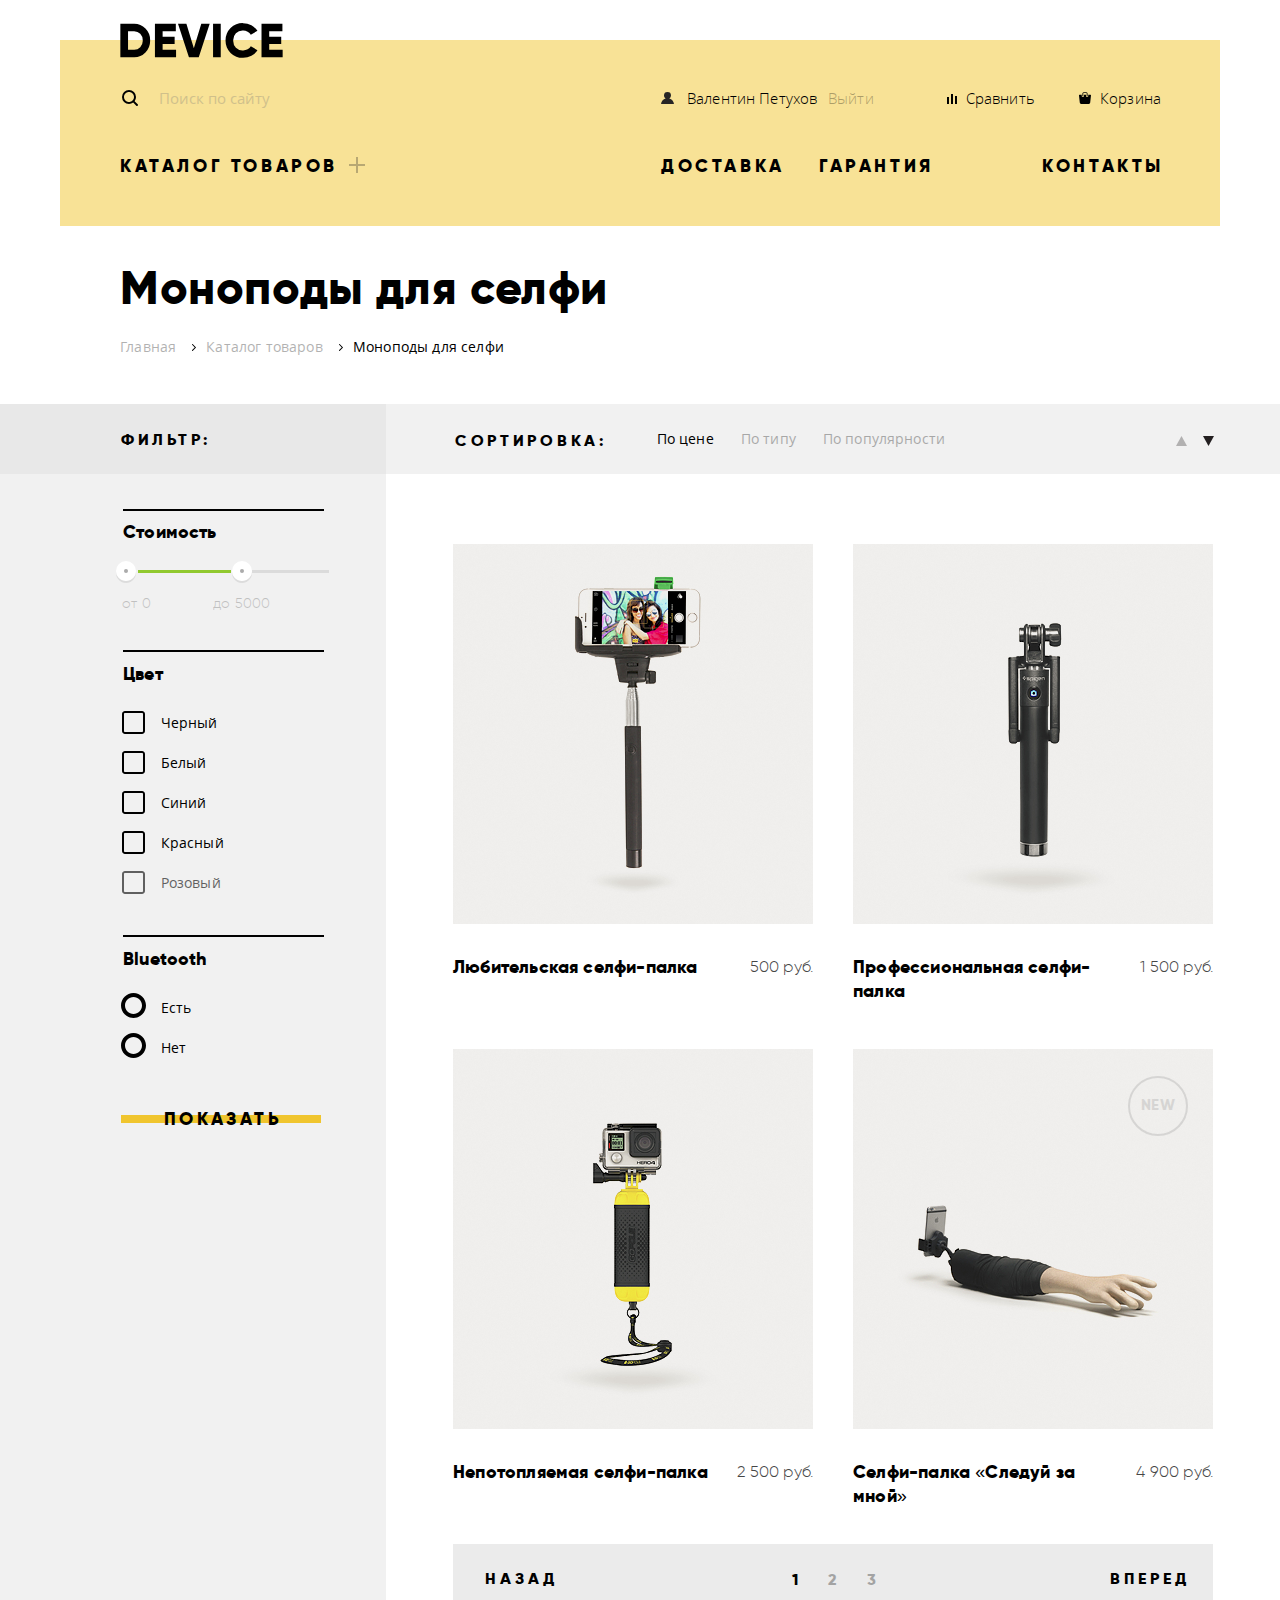
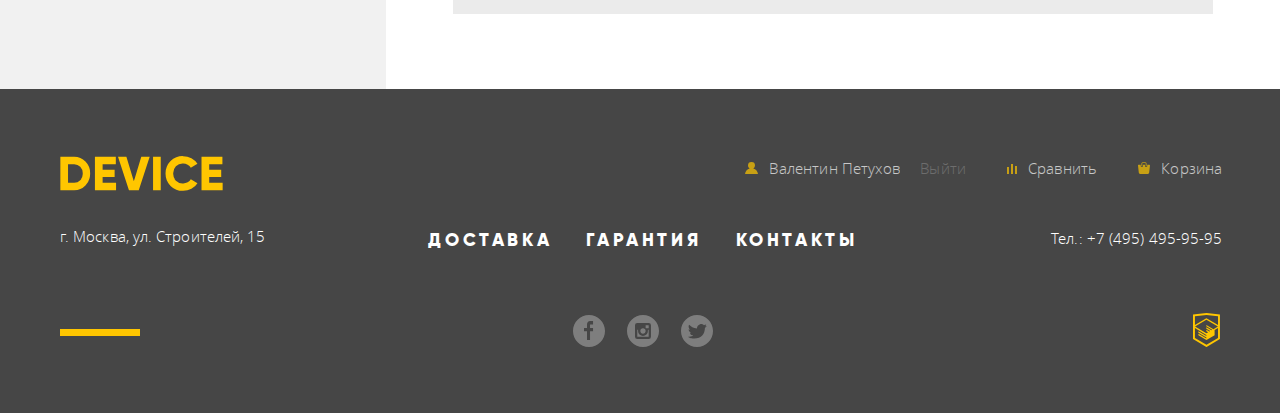
==== commit af186095: "сетка в каталоге" ====
--- a/catalog.html
+++ b/catalog.html
@@ -72,10 +72,8 @@
       </div>
     </div>
     <div class="catalog_wrapper">
-      <div class="container">
-
-        <div class="container_columns">
           <section class="filter">
+            <div class="width1">
             <h3 class="filter_title">Фильтр:</h3>
             <form class="filter_options" action="https://echo.htmlacademy.ru" method="post">
               <hr class="catalog_line">
@@ -137,6 +135,7 @@
               </fieldset>
               <button type="submit" name="button" class="detail">Показать</button>
             </form>
+            </div>
           </section>
           <section class="produrt">
             <div class="product_sort">
@@ -151,6 +150,8 @@
                 <li class="sort_direction_down"><a href="#" class="active">вниз</a></li>
               </ul>
             </div>
+            <div class="width2">
+
 
             <ul class="product_items">
               <li class="common_link">
@@ -237,9 +238,10 @@
               </ul>
               <a href="#">Вперед</a>
             </div>
+            </div>
           </section>
         </div>
-      </div>
+      <!-- </div> -->
     </div>
   </main>
   <footer>
--- a/css/style.css
+++ b/css/style.css
@@ -313,15 +313,11 @@
   display: flex;
   flex-direction: column;
   flex-wrap: wrap;
-  align-items: flex-start;
-  width: 700px;
+  align-items:   flex-start;
+  width: 550px;
   height: 130px;
   margin-top: 26px;
   background-color: #f8e296;
-}
-
-.hidden_index li {
-  width: 200px;
 }
 
 .item_left a {
@@ -1138,17 +1134,44 @@
 .catalog_wrapper {
   position: relative;
   width: 100%;
-}
-
-.filter::after {
-  position: absolute;
-  content: "";
-  top: 4px;
+  display: flex;
+}
+.width1{
+  width: 320px;
+  margin-left: auto;
+}
+.width2{
+  width: 500px;
+  margin-right: auto;
+}
+.filter, .produrt{
+  position: relative;
+  flex-grow: 1;
+}
+
+.filter::before {
+  display: block;
+  position: absolute;
+  top: 15px;
   left: 0;
+  right: 0;
+  content: "";
+  height: 100%;
+  z-index: -1;
+  background-color: #dbdbdb;
+  opacity: 0.4;
+}
+.catalog_wrapper::after {
+  position: absolute;
+  content: "";
+  top: 5px;
+  left: 0;
+  right: 0;
   width: 100%;
   height: 70px;
   background-color: #dbdbdb;
   opacity: 0.4;
+  z-index: -2000;
 }
 
 .container_columns {
@@ -1224,9 +1247,8 @@
 }
 
 .filter_title {
-  position: absolute;
-  left: 155px;
-  top: 12px;
+  margin-left: 55px;
+  margin-top: 39px;
   z-index: 1000;
   color: #000000;
   font-family: "gilroy", Arial, sans-serif;
@@ -1249,7 +1271,7 @@
 }
 
 .filter_options {
-  padding-left: 57px;
+    padding-left: 57px;
 }
 
 .filter_checkbox {
@@ -1288,17 +1310,7 @@
   padding-left: 0;
 }
 
-.filter::before {
-  display: block;
-  position: absolute;
-  top: 5px;
-  left: 0;
-  content: "";
-  width: 424px;
-  height: 100%;
-  z-index: -1;
-  background-color: #efefef;
-}
+
 
 .color {
   margin: 0;
@@ -1388,6 +1400,7 @@
 .product_sort {
   display: flex;
   justify-content: space-between;
+  width: 763px;
 }
 
 .sort_direction {
@@ -2029,10 +2042,6 @@
   margin-top: -10px;
 }
 
-.filter_options {
-  margin-top: 156px;
-  padding-left: 58px;
-}
 
 .filter_options button {
   color: #000000;
@@ -2120,21 +2129,21 @@
 .common_link {
   margin-top: -17px;
 }
-.new{
+.common_link .new{
   position: absolute;
   display: flex;
   justify-content: center;
   align-items: center;
-  width: 58px;
-  height: 58px;
+  width: 56px;
+  height: 56px;
   border: 2px solid #000000;
   opacity: 0.1;
   border-radius: 50%;
-  top: 28px;
-  left: 271px;
+  top: 27px;
+  left: 275px;
   color: #000000;
   font-family: "gilroy", Arial, sans-serif;
-  font-size: 14px;
+  font-size: 15px;
   font-weight: 400;
   line-height: 24px;
   text-transform: uppercase;
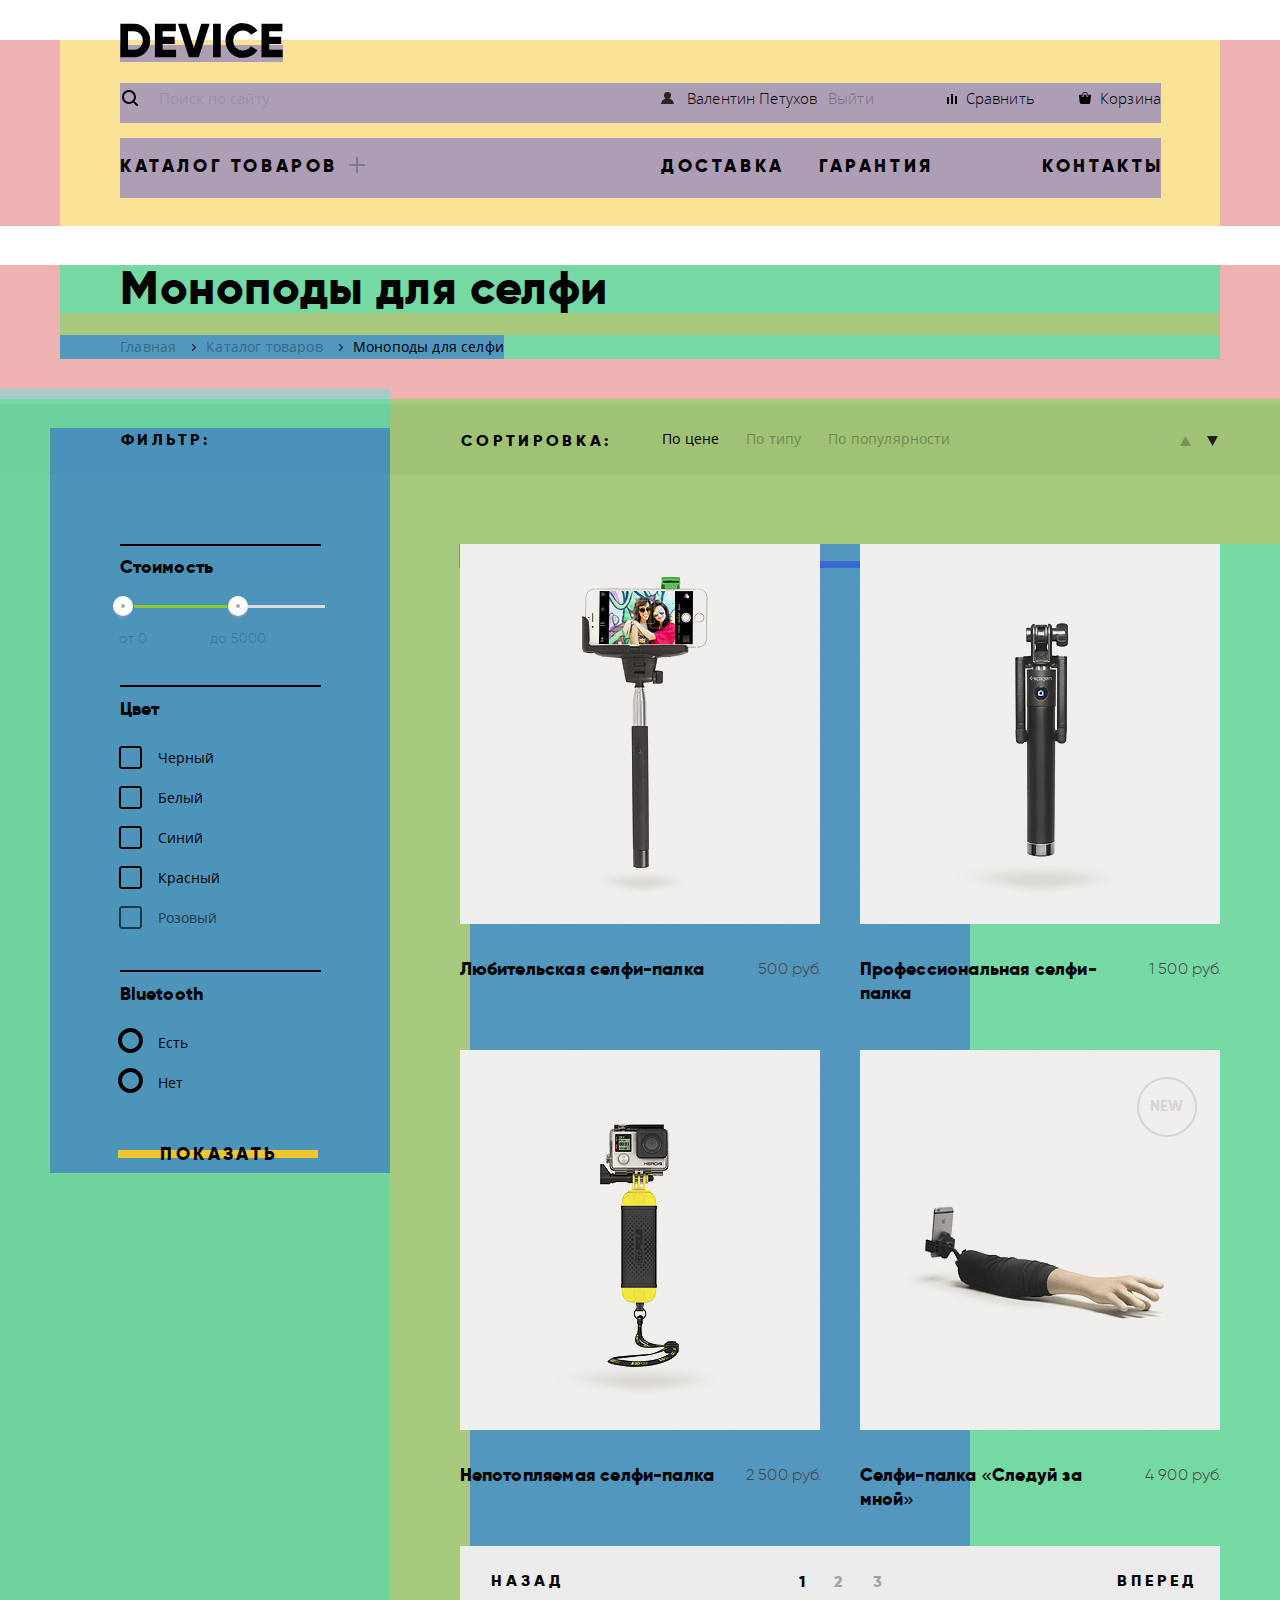
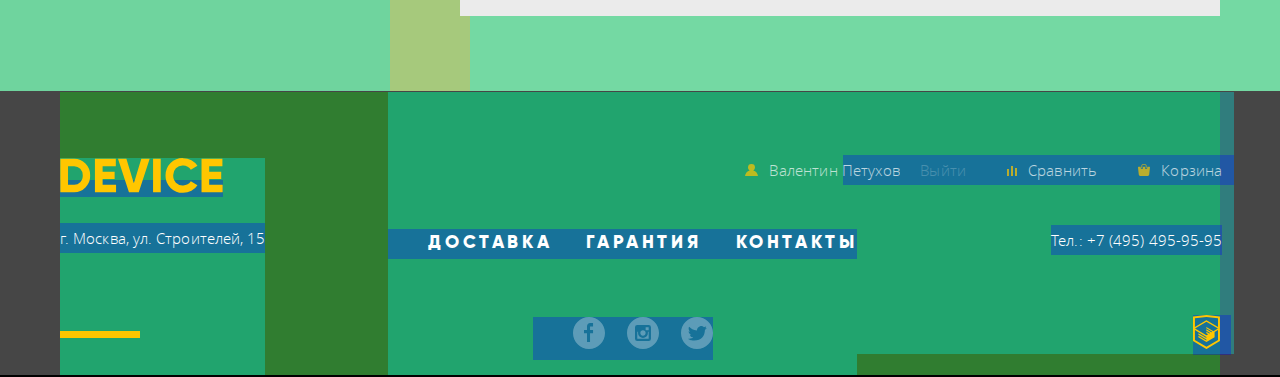
==== commit d2a0cb58: "противная линия" ====
--- a/catalog.html
+++ b/catalog.html
@@ -151,8 +151,6 @@
               </ul>
             </div>
             <div class="width2">
-
-
             <ul class="product_items">
               <li class="common_link">
                 <p>
@@ -169,9 +167,8 @@
                   </div>
                 </div>
                 <div class="stick_discription">
-                  <p><a href="#">Любительская селфи-палка</a></p><span>500 руб.</span>
-                </div>
-
+                  <p><a href="amateur_stick.html">Любительская селфи-палка</a></p><span>500 руб.</span>
+                </div>
               </li>
               <li class="common_link">
                 <p>
@@ -188,7 +185,7 @@
                   </div>
                 </div>
                 <div class="stick_discription">
-                  <p><a href="#">Профессиональная селфи-палка</a></p><span>1 500 руб.</span>
+                  <p><a href="pro_srick.html">Профессиональная селфи-палка</a></p><span>1 500 руб.</span>
                 </div>
               </li>
               <li class="common_link">
@@ -206,7 +203,7 @@
                   </div>
                 </div>
                 <div class="stick_discription">
-                  <p><a href="#">Непотопляемая селфи-палка</a></p><span>2 500 руб.</span>
+                  <p><a href="waterproof_stick.html">Непотопляемая селфи-палка</a></p><span>2 500 руб.</span>
                 </div>
               </li>
               <li class="common_link">
@@ -225,7 +222,7 @@
                   </div>
                 </div>
                 <div class="stick_discription">
-                  <p><a href="#">Селфи-палка «Следуй за мной»</a></p><span>4 900 руб.</span>
+                  <p><a href="follow_stick.html">Селфи-палка «Следуй за мной»</a></p><span>4 900 руб.</span>
                 </div>
               </li>
             </ul>
--- a/css/style.css
+++ b/css/style.css
@@ -34,6 +34,7 @@
   line-height: 30px;
   letter-spacing: 0.15px;
   color: #000000;
+  min-width: 1200px;
 }
 
 .inner_page{
@@ -488,6 +489,7 @@
 }
 
 .slaider_radio_list {
+  padding: 0;
   display: -webkit-box;
   display: -ms-flexbox;
   display: flex;
@@ -853,6 +855,7 @@
 /* service */
 .service {
   width: 100%;
+  min-width: 1000px;
   background-color: #e5e5e5;
   margin-top: 260px;
 }
@@ -1137,7 +1140,7 @@
   display: flex;
 }
 .width1{
-  width: 320px;
+  width: 340px;
   margin-left: auto;
 }
 .width2{
@@ -1185,7 +1188,7 @@
 
 .filter {
   margin-left: auto;
-  margin-right: 67px;
+  margin-right: 80px;
 }
 
 #from, #till {
@@ -1247,7 +1250,7 @@
 }
 
 .filter_title {
-  margin-left: 55px;
+  margin-left: 71px;
   margin-top: 39px;
   z-index: 1000;
   color: #000000;
@@ -1271,7 +1274,8 @@
 }
 
 .filter_options {
-    padding-left: 57px;
+    padding-left: 70px;
+    margin-top: 92px;
 }
 
 .filter_checkbox {
@@ -1319,7 +1323,7 @@
   margin-bottom: 17px;
 }
 
-/* body>* {
+body>* {
   background-color: rgba(200, 0, 0, 0.3);
 }
 
@@ -1333,7 +1337,7 @@
 
 body>*>*>*>* {
   background-color: rgba(0, 0, 255, 0.3);
-} */
+}
 
 .filter legend {
   color: #000000;
@@ -1400,7 +1404,8 @@
 .product_sort {
   display: flex;
   justify-content: space-between;
-  width: 763px;
+  width: 761px;
+  margin-left: -11px;
 }
 
 .sort_direction {
@@ -1506,6 +1511,7 @@
   flex-wrap: wrap;
   width: 760px;
   margin: 0;
+  margin-left: -8px;
   padding: 0;
 }
 
@@ -1735,8 +1741,11 @@
 /* footer */
 footer {
   background-color: #464646;
+  background-repeat: repeat-y;
+  height: 100%;;
   color: #ffffff;
-  padding-bottom: 40px;
+  border-bottom: 2px solid black;
+  /* padding-bottom: 40px; */
 }
 
 footer a {
@@ -2247,8 +2256,8 @@
   -ms-flex-pack: justify;
   justify-content: space-between;
   width: 360px;
-  margin-top: 25px;
-  margin-bottom: 19px;
+  margin-top: 27px;
+  margin-bottom: 18px;
   word-break: keep-all;
 }
 
@@ -2259,6 +2268,7 @@
   font-weight: 400;
   line-height: 24px;
   letter-spacing: 0.19px;
+  margin-left: -2px;
 }
 
 .product_items span {
@@ -2285,6 +2295,7 @@
   background-color: #ebebeb;
   margin-top: -27px;
   margin-bottom: 75px;
+  margin-left: -10px;
   -webkit-box-sizing: border-box;
   box-sizing: border-box;
 }
@@ -2486,7 +2497,7 @@
 .modal_close {
   position: relative;
   border: none;
-  background-color: #f0c52e;
+  background: url("../img/svg-device/modal-close.svg");
   width: 55px;
   height: 55px;
   opacity: 0.5;
@@ -2502,17 +2513,6 @@
 .modal_close:active {
   opacity: 0.6;
 }
-
-.modal_close::before {
-  position: absolute;
-  content: "";
-  width: 23px;
-  height: 22px;
-  background-image: url("../img/svg-device/modal-close.svg");
-  left: 16px;
-  top: 16px;
-}
-
 .line_button {
   border: none;
   background-color: transparent;
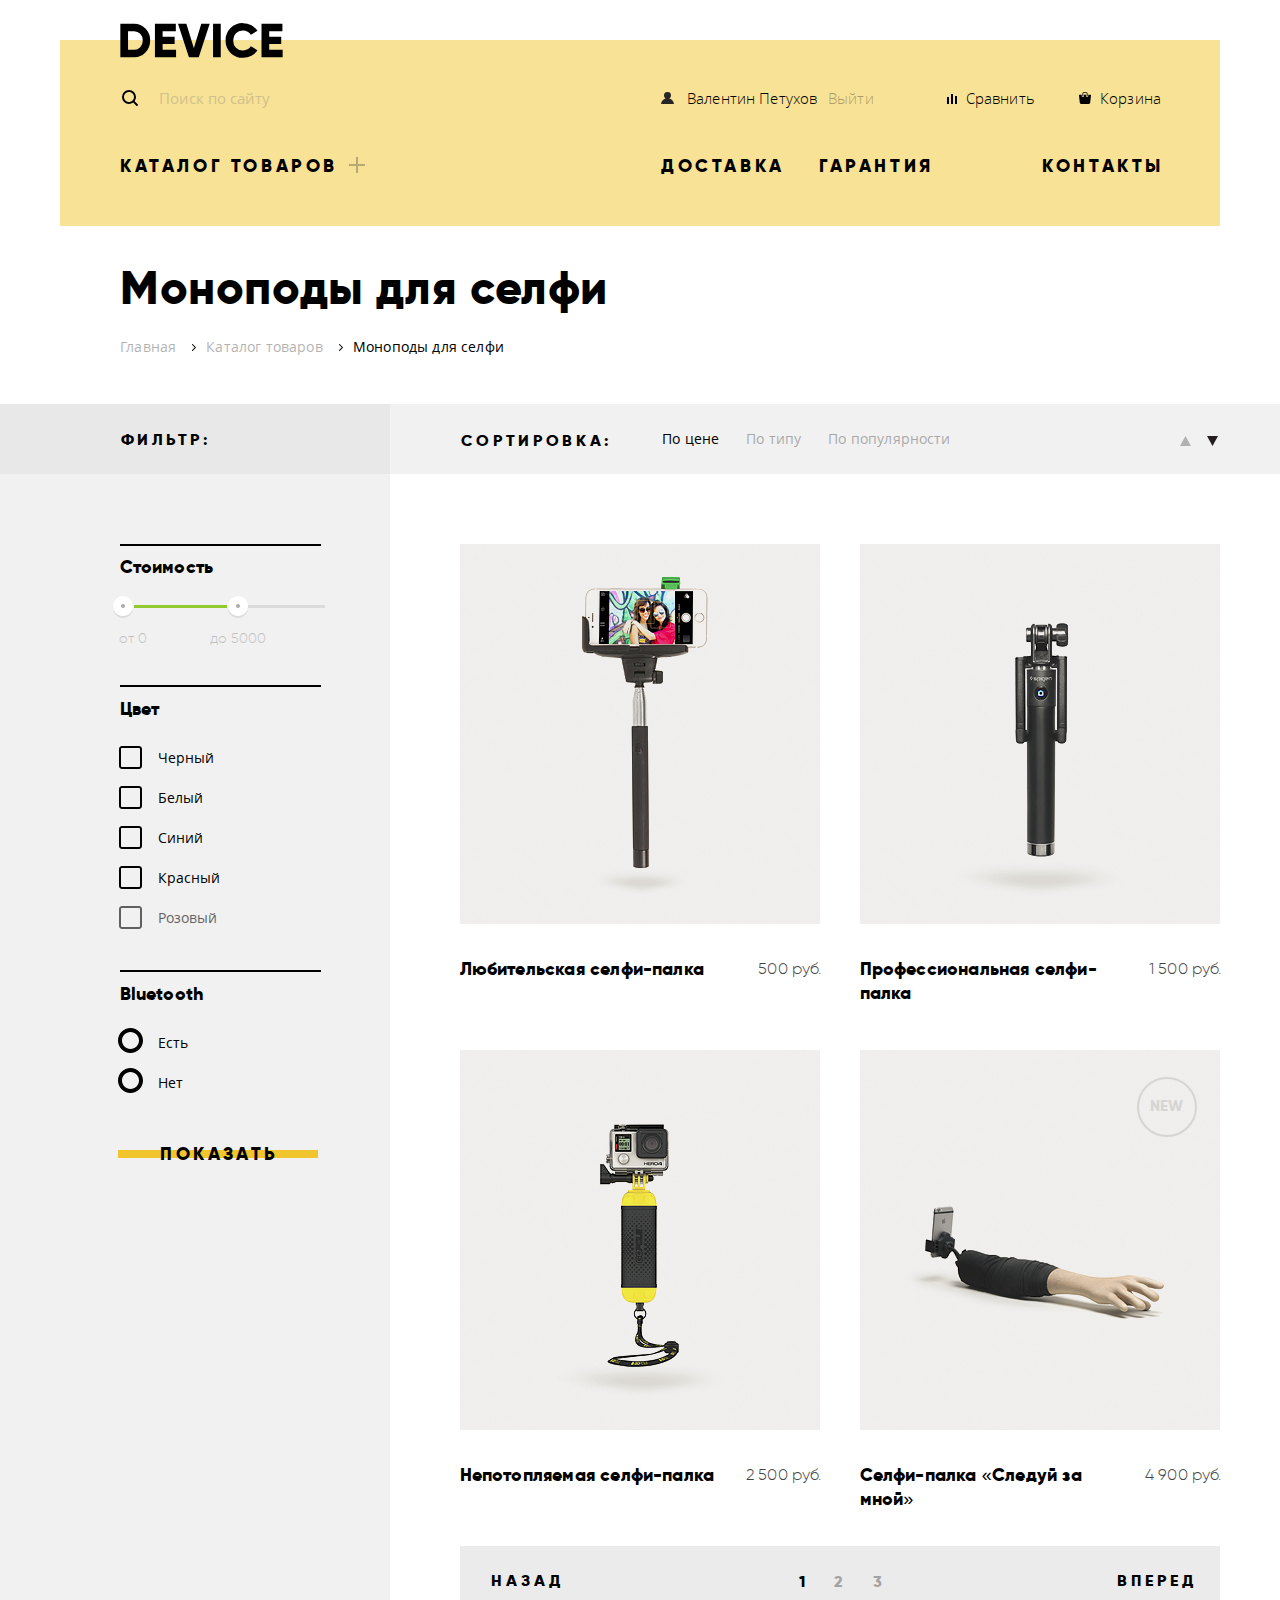
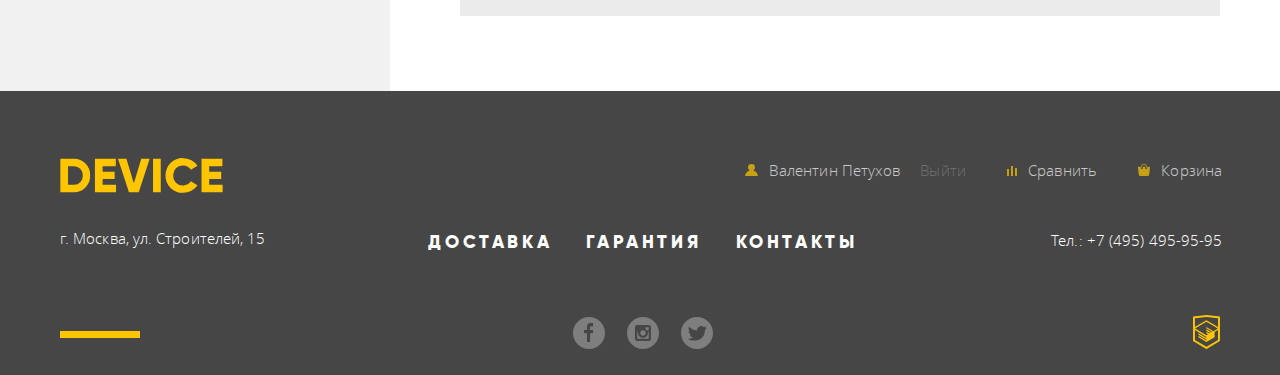
==== commit 0fb4cc97: "фикс. полоса в футере" ====
--- a/catalog.html
+++ b/catalog.html
@@ -12,6 +12,7 @@
 </head>
 
 <body class="inner_page">
+  <div class="wrap">
   <header class="mail_header">
     <div class="container">
 
@@ -67,7 +68,7 @@
         <ul class="main_navigation_list">
           <li><a href="index.html">Главная</a></li>
           <li class="main_navigation_list_item"><a href="#">Каталог товаров</a></li>
-          <li  class="main_navigation_list_item">Моноподы для селфи</li>
+          <li class="main_navigation_list_item">Моноподы для селфи</li>
         </ul>
       </div>
     </div>
@@ -316,6 +317,7 @@
       </div>
     </div>
   </footer>
+  </div>
 </body>
 
 </html>
--- a/css/style.css
+++ b/css/style.css
@@ -1323,7 +1323,7 @@
   margin-bottom: 17px;
 }
 
-body>* {
+/* body>* {
   background-color: rgba(200, 0, 0, 0.3);
 }
 
@@ -1337,7 +1337,7 @@
 
 body>*>*>*>* {
   background-color: rgba(0, 0, 255, 0.3);
-}
+} */
 
 .filter legend {
   color: #000000;
@@ -1744,7 +1744,6 @@
   background-repeat: repeat-y;
   height: 100%;;
   color: #ffffff;
-  border-bottom: 2px solid black;
   /* padding-bottom: 40px; */
 }
 
@@ -2064,6 +2063,8 @@
 }
 
 .catalog_line {
+  position: relative;
+  left: 0;
   display: block;
   width: 201px;
   height: 2px;
@@ -2584,3 +2585,21 @@
   top: 30px;
   left: 860px;
 }
+
+
+
+/* доп.фикс.полоса в IE */
+.wrap {
+  display: flex;
+  flex-direction: column;
+  height: 100%;
+}
+html body {
+  height: 100%;
+}
+footer {
+  flex: 0 0 auto;
+}
+.footer_wrapper{
+  flex: 1 0 auto;
+}
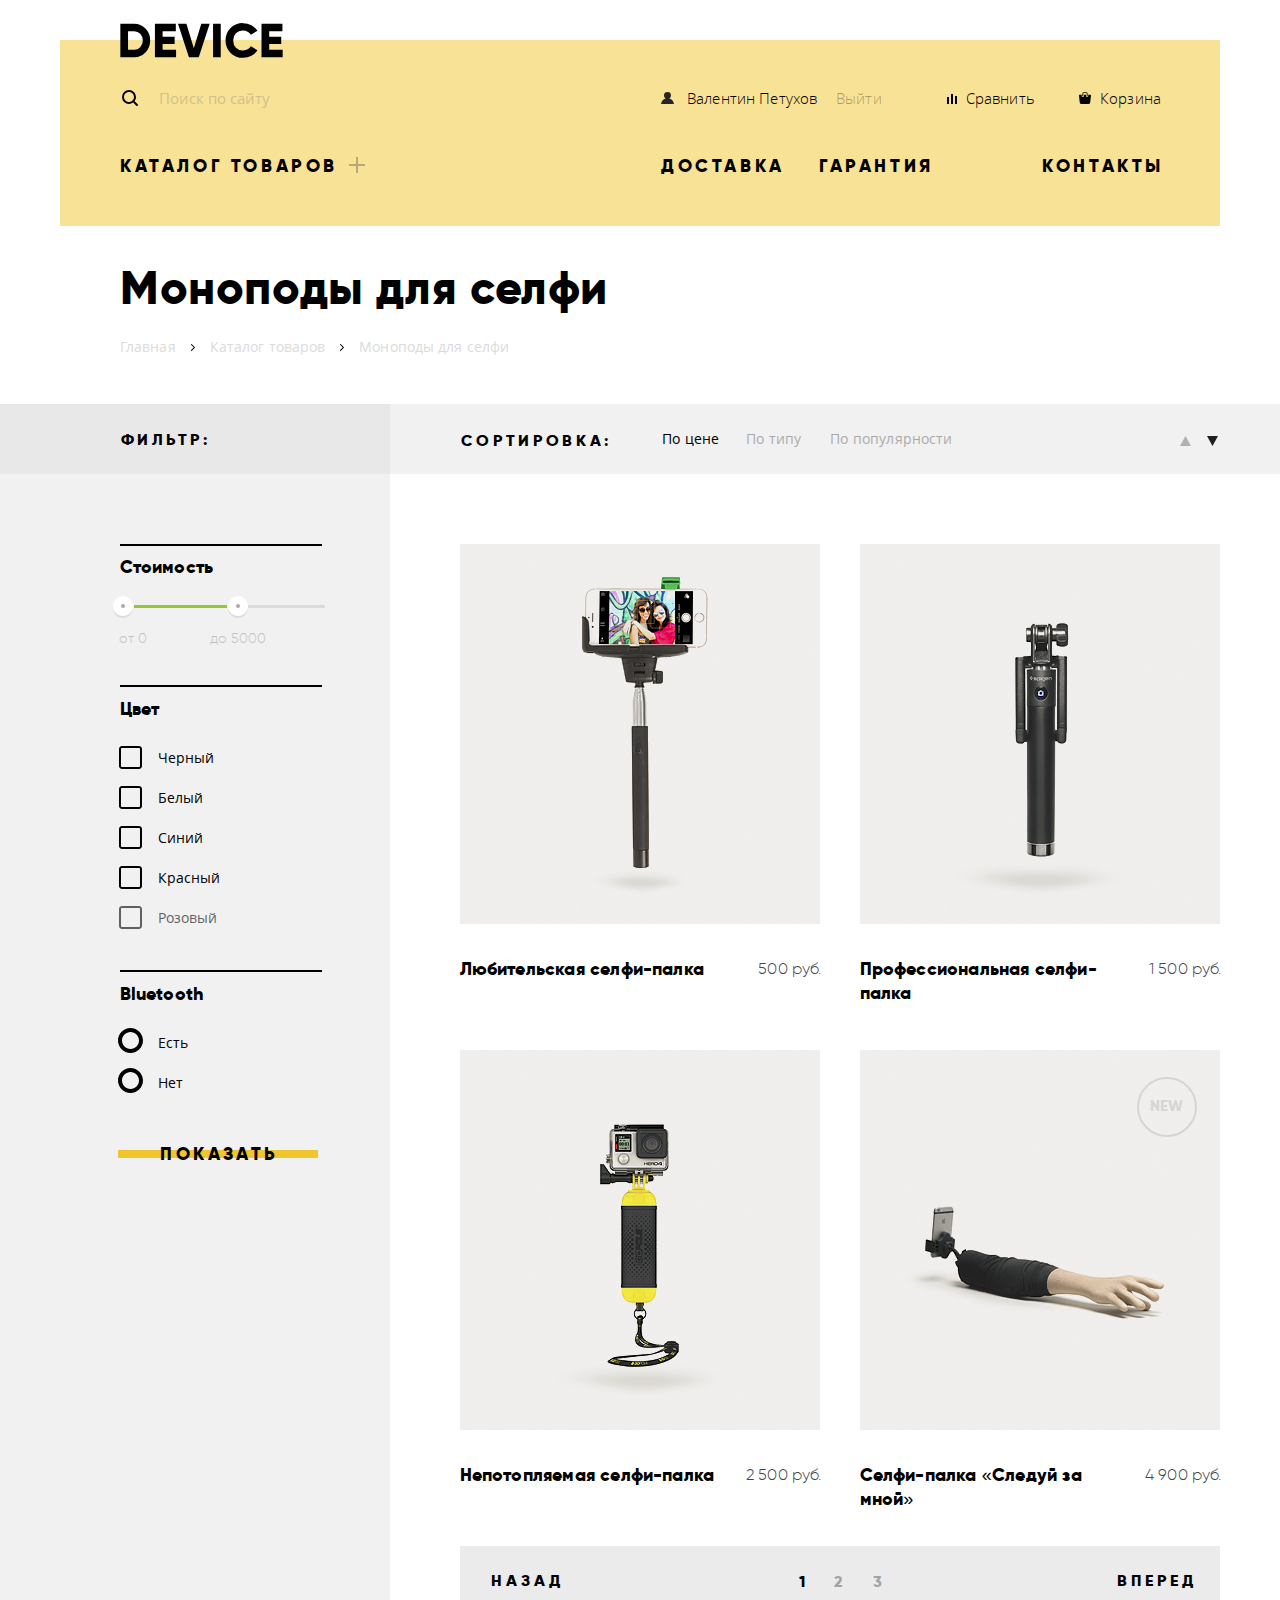
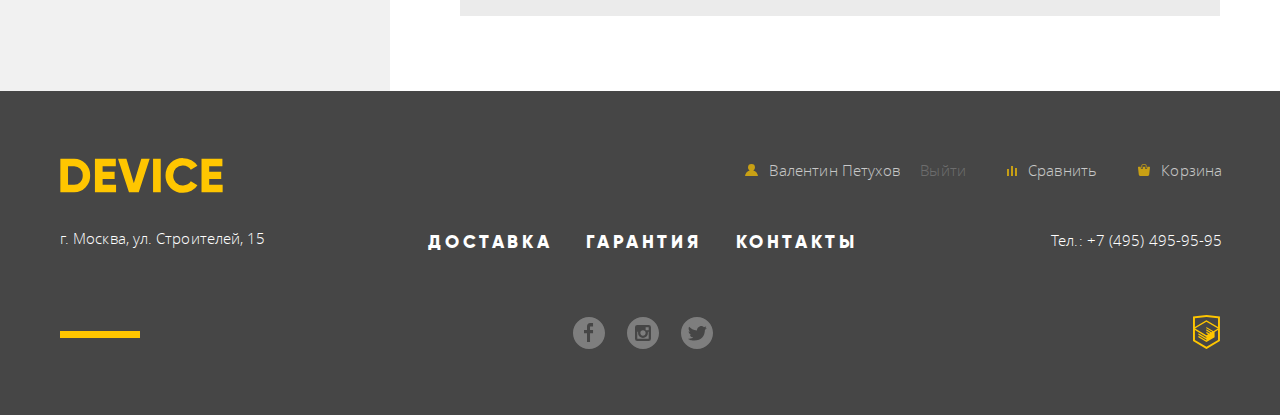
==== commit f0431d6b: "контрольная" ====
--- a/catalog.html
+++ b/catalog.html
@@ -6,75 +6,74 @@
   <meta name="viewport" content="width=device-width, initial-scale=1.0">
   <meta http-equiv="X-UA-Compatible" content="ie=edge">
   <link rel="stylesheet" href="css/normalize.css">
-  <link rel="stylesheet" href="css/style.css">
+  <link rel="stylesheet" href="css/style.min.css">
 
   <title>Каталог</title>
 </head>
 
 <body class="inner_page">
-  <div class="wrap">
-  <header class="mail_header">
-    <div class="container">
-
-      <nav class="header_navigaton">
-        <a href="index.html" class="header_logo">
-          <img src="img/svg-device/logo-device.svg" alt="device" width="163" height="35">
-        </a>
-        <ul class="header_navigation_small_literal">
-          <li class="search_small_litetal">
-            <form class="search_form" action="https://echo.htmlacademy.ru" method="post">
-              <label for="search" class="visually_hidden">Поиск по сайту</label>
-              <input type="search" id="search" class="search_button_field" placeholder="Поиск по сайту">
-              <button class="search_button" type="submit" name="button">Найти</button>
-            </form>
-          </li>
-          <li class="right_side_small_catalog">
-            <ul class="right_side_small_catalog">
-              <li class="enter"><a href="#">Валентин Петухов</a></li>
-              <li class="exit header_exit"><a href="#">Выйти</a></li>
-              <li><a href="#" class="compare">Сравнить</a></li>
-              <li><a class="cart" href="#">Корзина</a></li>
-            </ul>
-          </li>
-        </ul>
-        <div class="catalog_bolt_list">
-          <ul class="header_navigaton_catalog">
-            <li class="catalog_item">
-              <a href="catalog.html" class="catalog_menu">Каталог товаров</a>
-              <div class="hidden_index_wrapper hidden_wrapper">
-                <ul class="hidden_index hidden">
-                  <li class="item_left"><a href="#">Виртуальная реальность</a></li>
-                  <li class="item_left"><a href="catalog.html">Моноподы для селфи</a></li>
-                  <li class="item_left_contr item_left"><a href="#">Экшн-камеры</a></li>
-                  <li class="item_center"><a href="#">Фитнес-браслеты</a></li>
-                  <li class="item_center item_center_contr"><a href="#">Умные часы</a></li>
-                  <li class="item_right"><a href="#">Квадрокоптеры</a></li>
-                </ul>
+    <header class="mail_header">
+      <div class="container">
+
+        <nav class="header_navigaton">
+          <a href="index.html" class="header_logo">
+            <img src="img/svg-device/logo-device.svg" alt="device" width="163" height="35">
+          </a>
+          <ul class="header_navigation_small_literal">
+            <li class="search_small_litetal">
+              <form class="search_form" action="https://echo.htmlacademy.ru" method="post">
+                <label for="search" class="visually_hidden">Поиск по сайту</label>
+                <input type="search" id="search" class="search_button_field" placeholder="Поиск по сайту">
+                <button class="search_button" type="submit" name="button">Найти</button>
+              </form>
+            </li>
+            <li class="right_side_small_catalog">
+              <ul class="right_side_small_catalog">
+                <li class="enter"><a href="#">Валентин Петухов</a></li>
+                <li class="exit header_exit"><a href="#">Выйти</a></li>
+                <li><a href="#" class="compare">Сравнить</a></li>
+                <li><a class="cart" href="#">Корзина</a></li>
+              </ul>
             </li>
           </ul>
-          <ul class="header_navigaton_bolt_literal">
-            <li><a href="#">Доставка</a></li>
-            <li class="garant"><a href="#">Гарантия</a></li>
-            <li class="contact"><a href="#">Контакты</a></li>
+          <div class="catalog_bolt_list">
+            <ul class="header_navigaton_catalog">
+              <li class="catalog_item">
+                <a href="catalog.html" class="catalog_menu">Каталог товаров</a>
+                <div class="hidden_index_wrapper hidden_wrapper">
+                  <ul class="hidden_index hidden">
+                    <li class="item_left"><a href="#">Виртуальная реальность</a></li>
+                    <li class="item_left"><a href="catalog.html">Моноподы для селфи</a></li>
+                    <li class="item_left_contr item_left"><a href="#">Экшн-камеры</a></li>
+                    <li class="item_center"><a href="#">Фитнес-браслеты</a></li>
+                    <li class="item_center item_center_contr"><a href="#">Умные часы</a></li>
+                    <li class="item_right"><a href="#">Квадрокоптеры</a></li>
+                  </ul>
+              </li>
+            </ul>
+            <ul class="header_navigaton_bolt_literal">
+              <li><a href="#">Доставка</a></li>
+              <li class="garant"><a href="#">Гарантия</a></li>
+              <li class="contact"><a href="#">Контакты</a></li>
+            </ul>
+          </div>
+        </nav>
+      </div>
+    </header>
+    <main>
+      <div class="container">
+        <h2 class="monopods">Моноподы для селфи</h2>
+        <div class="main_navigation">
+          <ul class="main_navigation_list">
+            <li><a href="index.html" class="main_navigation_list_bread">Главная</a></li>
+            <li class="main_navigation_list_item"><a href="#" class="main_navigation_list_bread">Каталог товаров</a></li>
+            <li class="main_navigation_list_item main_navigation_list_bread">Моноподы для селфи</li>
           </ul>
         </div>
-      </nav>
-    </div>
-  </header>
-  <main>
-    <div class="container">
-      <h2 class="monopods">Моноподы для селфи</h2>
-      <div class="main_navigation">
-        <ul class="main_navigation_list">
-          <li><a href="index.html">Главная</a></li>
-          <li class="main_navigation_list_item"><a href="#">Каталог товаров</a></li>
-          <li class="main_navigation_list_item">Моноподы для селфи</li>
-        </ul>
-      </div>
-    </div>
-    <div class="catalog_wrapper">
-          <section class="filter">
-            <div class="width1">
+      </div>
+      <div class="catalog_wrapper">
+        <section class="filter">
+          <div class="width1">
             <h3 class="filter_title">Фильтр:</h3>
             <form class="filter_options" action="https://echo.htmlacademy.ru" method="post">
               <hr class="catalog_line">
@@ -136,22 +135,22 @@
               </fieldset>
               <button type="submit" name="button" class="detail">Показать</button>
             </form>
-            </div>
-          </section>
-          <section class="produrt">
-            <div class="product_sort">
-              <ul class="sort">
-                <li class="sort_title">Сортировка:</li>
-                <li><a href="#" class="active">По цене</a></li>
-                <li><a href="#">По типу</a></li>
-                <li><a href="#">По популярности</a></li>
-              </ul>
-              <ul class="sort_direction">
-                <li class="sort_direction_up"><a href="#">вверх</a></li>
-                <li class="sort_direction_down"><a href="#" class="active">вниз</a></li>
-              </ul>
-            </div>
-            <div class="width2">
+          </div>
+        </section>
+        <section class="produrt">
+          <div class="product_sort">
+            <ul class="sort">
+              <li class="sort_title">Сортировка:</li>
+              <li><a href="#" class="active">По цене</a></li>
+              <li><a href="#">По типу</a></li>
+              <li><a href="#" class="sort_popular">По популярности</a></li>
+            </ul>
+            <ul class="sort_direction">
+              <li class="sort_direction_up"><a href="#">вверх</a></li>
+              <li class="sort_direction_down"><a href="#" class="active">вниз</a></li>
+            </ul>
+          </div>
+          <div class="width2">
             <ul class="product_items">
               <li class="common_link">
                 <p>
@@ -236,11 +235,11 @@
               </ul>
               <a href="#">Вперед</a>
             </div>
-            </div>
-          </section>
-        </div>
+          </div>
+        </section>
+      </div>
       <!-- </div> -->
-    </div>
+  </div>
   </main>
   <footer>
     <div class="container footer_wrapper">
@@ -263,7 +262,7 @@
               <span class="visually_hidden">facebook</span>
               <svg xmlns="http://www.w3.org/2000/svg" width="32" height="32" viewBox="0 0 32 32">
                 <path fill="#FFF" d="M16 0C7.164 0 0 7.163 0 16s7.164 16 16 16c8.837 0 16-7.164 16-16S24.837 0 16 0zm4.062 9.455h-3.021v3.444h3.021v3.445h-3.021v8.61H14.02v-8.61H11v-3.445h3.021V9.455c0-1.902 1.353-3.445 3.021-3.445h3.021v3.445z" />
-                </svg>
+              </svg>
             </a></li>
           <li><a href="#">
               <span class="visually_hidden">twitter</span>
@@ -281,7 +280,7 @@
               <svg xmlns="http://www.w3.org/2000/svg" width="32" height="32" viewBox="0 0 32 32">
                 <path fill="#FFF"
                   d="M16 0C7.164 0 0 7.164 0 16c0 8.837 7.164 16 16 16 8.837 0 16-7.163 16-16 0-8.836-7.163-16-16-16zm7.944 12.809c-.251 6.516-3.463 10.832-10.992 10.702h-.486c-.447 0-4.543-.443-5.344-1.823 2.479.19 4.247-.406 5.12-1.136-1.048-.289-2.923-.461-3.251-2.848.384.104.618.221 1.299.113-1.307-.824-2.758-1.519-2.679-3.643.311.317 1.164.518 1.46.457-.768-.233-2.149-3.244-.974-4.781 1.984 1.79 4.075 3.482 7.804 3.643.227-2.214 1.24-3.699 3.168-4.325 1.84-.479 3.255.26 3.901 1.138.737-.224 1.453-.466 2.193-.685-.004.833-.569 1.463-.935 1.709.747.165 1.423-.475 1.423-.475-.184.963-1.094 1.725-1.707 1.954z" />
-                </svg>
+              </svg>
             </a></li>
 
         </ul>
@@ -304,7 +303,7 @@
                   d="M11.864 3.017a.429.429 0 0 0-.327-.154H9.225V4.09c0 .563-.484 1.022-1.08 1.022-.594 0-1.078-.458-1.078-1.022V2.863H4.909V4.09c0 .563-.485 1.022-1.08 1.022-.595 0-1.078-.458-1.078-1.022V2.863H.438a.43.43 0 0 0-.327.154.472.472 0 0 0-.108.358l.776 7.134c.015.806.642 1.455 1.411 1.455h7.595c.77 0 1.396-.649 1.411-1.455l.776-7.134a.476.476 0 0 0-.108-.358z" />
                 <path
                   d="M3.829 4.499c.239 0 .433-.184.433-.409V1.84c0-.632.672-1.022 1.295-1.022h1.079c.655 0 1.078.401 1.078 1.022v2.25c0 .225.194.409.431.409.239 0 .433-.184.433-.409V1.84C8.577.773 7.761 0 6.636 0H5.557c-1.19 0-2.159.826-2.159 1.84v2.25c0 .225.194.409.431.409z" />
-                </svg>
+              </svg>
               Корзина</a></li>
         </ul>
         <p class="phone">Тел.: +7 (495) 495-95-95</p>
@@ -312,12 +311,11 @@
           <svg class="academy_pic" xmlns="http://www.w3.org/2000/svg" width="26.943" height="34.09" viewBox="0 0 26.943 34.09">
             <path fill="#FFC600"
               d="M13.62.017L13.472 0 0 1.412v24.661l13.473 8.017 13.43-7.99.042-.025V1.412L13.62.017zm11.399 12.11L13.495 5.334l-.001-.104-.087.05-.088-.056v.109L1.925 12.118V3.147l11.548-1.212L25.02 3.147v8.98zm-11.614-5.34L24.923 13.5l-4.479 2.64-7.093-4.221-.014 1.415 5.904 3.513-.86.507-5.03-2.992-.014 1.415 3.827 2.275-.782.523-3.031-1.787-.014 1.413 1.853 1.091-1.8 1.081-11.356-6.751 11.371-6.835zm-11.48 8.34l11.411 6.791.016 1.044-7.942-4.728-.015 1.416 7.979 4.795.018 1.076-7.973-4.74-.013 1.414 8.021 4.822.046.025 8.143-4.872-.011-5.177 3.415-2.036v10.021L13.472 31.85 1.925 24.979v-9.852z" />
-            </svg>
+          </svg>
         </a>
       </div>
     </div>
   </footer>
-  </div>
 </body>
 
 </html>
--- a/css/style.min.css
+++ b/css/style.min.css
@@ -0,0 +1 @@
+@font-face{font-family:gilroy;src:url(../fonts/gilroylight-webfont.woff2) format("woff2"),url(../fonts/gilroylight-webfont.woff) format("woff");font-weight:300;font-style:normal}@font-face{font-family:gilroy;src:url(../fonts/gilroyextrabold-webfont.woff2) format("woff2"),url(../fonts/gilroyextrabold-webfont.woff) format("woff");font-weight:400;font-style:normal}@font-face{font-family:open_sans;src:url(../fonts/opensans-light-webfont.woff2) format("woff2"),url(../fonts/opensans-light-webfont.woff) format("woff");font-weight:300;font-style:normal}@font-face{font-family:open_sans;src:url(../fonts/opensans-regular-webfont.woff2) format("woff2"),url(/..fonts/opensans-regular-webfont.woff) format("woff");font-weight:400;font-style:normal}body{background-color:#fff;font-family:gilroy,Arial,sans-serif;font-size:15px;font-weight:400;line-height:30px;letter-spacing:.15px;color:#000;min-width:1200px}.inner_page{min-width:1200px}a{text-decoration:none}.visually_hidden,.visually_hidden:not(:focus):not(:active),input[type=checkbox].visually-hidden,input[type=radio].visually-hidden{position:absolute;width:1px;height:1px;margin:-1px;border:0;padding:0;white-space:nowrap;-webkit-clip-path:inset(100%);clip-path:inset(100%);clip:rect(0 0 0 0);overflow:hidden}.container{width:1160px;margin:0 auto}.mail_header{margin:0}.header_logo{width:163px;height:35px;position:relative;top:-17px}.header_navigaton{background-color:#f8e296;color:#000;margin-top:40px;padding-right:59px;padding-left:60px;padding-bottom:142px}.inner_page .header_navigaton{padding-bottom:28px}.inner_page .search_form{left:29px;top:-3px}.inner_page .search_form::before{left:-27px;top:10px}.header_navigaton ul{list-style:none;padding:0}.inner_page .header_navigation_small_literal{margin-bottom:15px;margin-top:-3px}.header_navigation_small_literal{display:-webkit-box;display:-ms-flexbox;display:flex;-webkit-box-pack:justify;-ms-flex-pack:justify;justify-content:space-between;padding:0;margin:0;margin-bottom:32px;margin-top:-2px}.right_side_small{width:500px;display:-webkit-box;display:-ms-flexbox;display:flex;justify-content:space-between}.right_side_small_catalog{width:500px;display:-webkit-box;display:-ms-flexbox;display:flex;-webkit-box-pack:justify;-ms-flex-pack:justify;justify-content:space-between;letter-spacing:.15px}.inner_page .catalog_bolt_list{display:-webkit-box;display:-ms-flexbox;display:flex;-webkit-box-pack:justify;-ms-flex-pack:justify;justify-content:space-between}.inner_page .header_navigaton_bolt_literal{width:500px}.inner_page .garant{margin-right:74px}.inner_page .contact{margin-right:-3px}.right_side_small li:nth-child(3){margin-left:40px}.right_side_small_catalog li:last-child{margin-left:42px}.enter{margin-right:auto}.header_exit{margin-right:84px}.enter a{position:relative;left:26px}.enter a:focus::before,.enter a:hover::before{opacity:.6}.enter a:active::before{opacity:.3}.enter a::before{content:"";position:absolute;width:13px;height:12px;background-image:url(../img/svg-device/user.svg);left:-26px;top:4px}.cart{position:relative;margin-left:23px}.cart::before{position:absolute;content:"";width:12px;height:12px;background-image:url(../img/svg-device/cart.svg);left:-21px;top:4px}.cart:hover::before{opacity:.6}.cart:active::before{opacity:.3}.compare{position:relative}.compare::before{position:absolute;content:"";height:10px;width:10px;background-image:url(../img/svg-device/compare.svg);top:6px;left:-19px}.compare:focus::before,.compare:hover::before{opacity:.6}.compare:active::before{opacity:.3}.right_side_bolt{padding:0;margin-right:0;width:500px;display:-webkit-box;display:-ms-flexbox;display:flex;-webkit-box-pack:end;-ms-flex-pack:end;justify-content:space-between}.header_navigaton_bolt_literal{padding-right:0;display:-webkit-box;display:-ms-flexbox;display:flex;-webkit-box-pack:justify;-ms-flex-pack:justify;justify-content:space-between}.catalog_item{position:relative}.catalog_item::before{position:absolute;content:"";background-image:url(../img/svg-device/plus.svg);width:16px;height:16px;right:-27px;top:4px;opacity:.3}.inner_page .catalog_item:hover::before{display:none}.inner_page .catalog_item::before{right:-27px}.hidden_wrapper{display:none;position:absolute;top:13px}.hidden_index_wrapper{top:30px;left:-50px;padding-left:50px;background-color:#f8e296;height:157px;width:1100px}.hidden li{margin-right:29px}.hidden{width:555px;margin-top:53px;background-color:#f8e296}.hidden_index{display:flex;flex-direction:column;flex-wrap:wrap;align-items:flex-start;width:600px;height:130px;margin-top:26px;background-color:#f8e296}.item_left a{text-transform:none}.hidden_index .item_right{margin-bottom:60px}.catalog_item:focus .hidden_wrapper,.catalog_item:hover .hidden_wrapper{display:block;z-index:77}.inner_page .hidden_wrapper{position:absolute;width:1160px;left:-59px;top:20px;background-color:#f8e296;padding-left:60px;padding-bottom:60px;-webkit-box-sizing:border-box;box-sizing:border-box}.right_side_bolt_contacts{margin-left:auto;margin-right:-3px}.right_side_bolt li:nth-child(1){margin-right:35px}.search_form{position:relative;left:37px}.search_button{position:absolute;visibility:hidden;top:-15px;left:318px;background-color:transparent;border:2px solid #000;border-bottom:none;padding:16px 18px;font-family:open_sansregular,Arial,sans-serif}.inner_page .search_button{top:-13px}.search_button_field:active~.search_button,.search_button_field:focus~.search_button{visibility:visible}.inner_page .search_button_field[placeholder]{padding:10px}.search_button:focus,.search_button:hover{background-color:#000;color:#fff}.search_button:active{color:#4c4c4c}.search_small_litetal label{font-family:open_sans,Arial,sans-serif;opacity:.3;color:#000;font-weight:400;line-height:30px;letter-spacing:.15px;-webkit-box-sizing:border-box;box-sizing:border-box}.search_small_litetal input[placeholder]{padding:10px;padding-top:7px;padding-right:100px;padding-left:2px;margin-bottom:3px}.search_small_litetal input[placeholder]:hover{opacity:.6}.search_small_litetal input[placeholder]:focus{-webkit-box-shadow:0 2px;box-shadow:0 2px;outline:0;width:403px;opacity:1;-webkit-box-sizing:border-box;box-sizing:border-box}.search_small_litetal input{color:#000;font-family:open_sans,Arial,sans-serif;background-color:transparent;border:none;font-size:15px;opacity:.3;position:relative}.search_form::before{position:absolute;content:"";width:16px;height:16px;left:-34px;top:7px;background-image:url(../img/svg-device/search.svg)}.main_header img:focus,.main_header img:hover{opacity:.6}.main_header img:active{opacity:.3}.header_navigation_small_literal a:focus,.header_navigation_small_literal a:hover,.header_navigaton_bolt_literal a:focus,.header_navigaton_bolt_literal a:hover,.header_navigaton_catalog a:focus,.header_navigaton_catalog a:hover{opacity:.6}.header_navigation_small_literal a:active,.header_navigaton_bolt_literal a:active,.header_navigaton_catalog a:active{opacity:.3}.header_navigation_small_literal a{font-family:open_sans,Arial,sans-serif;font-size:15px;font-weight:300;line-height:30px;color:#000;letter-spacing:.15px}.header_navigaton_bolt_literal a,.header_navigaton_catalog a{font-family:gilroy,Arial,sans-serif;font-size:18px;font-weight:400;line-height:24px;text-transform:uppercase;letter-spacing:3.6px;color:#000}.slaider_radio_list{padding:0;list-style:none}.promo_description_img{width:560px}.promo_description_text{width:481px;position:relative;top:-123px}.promo_description_text::before{position:absolute}.promo_radio{visibility:hidden}.promo_description_item{display:-webkit-flex;display:-ms-flex;display:flex}.slaider_radio_list .promo_indicator{position:relative;-webkit-box-sizing:border-box;box-sizing:border-box}.promo_radio~label::before{position:absolute;content:"";width:10px;height:10px;left:904px;top:197px;border-radius:50%;border:1px solid #000;background-color:#fff;z-index:999;box-shadow:inset 0 0 0 2px #fff,inset 0 0 0 1px #000}.promo_radio:checked+label::before{position:absolute;content:"";width:10px;height:10px;border-radius:50%;background-color:#fff;box-shadow:inset 0 0 0 3px #fff,inset 0 0 0 4px #000}.promo_radio~.promo_1_indicator::before{left:983px;top:195px}.promo_radio~.promo_2_indicator::before{left:999px;top:195px}.promo_radio~.promo_3_indicator::before{left:1019px;top:195px}.promo_description{position:relative;list-style:none}.promo_description::after{position:absolute;content:"";background-color:#fff;width:100px;height:7px;top:-117px;left:598px}.slide_img{position:absolute;bottom:152px;left:90px}.slide_img2{top:-143px;left:116px}.slide_img3{top:-90px;left:30px}.slade_name{line-height:56px;color:#000;font-size:47px;font-weight:400;letter-spacing:.6px;padding:0}.promo_description_item1 .slade_description{width:483px;padding:0;letter-spacing:.15px}.promo_description_item1 .slider_characteristic{-webkit-box-pack:justify;-ms-flex-pack:justify;justify-content:space-between;width:472px}.promo_description_item2 .slade_description{letter-spacing:.17px;width:459px;margin-top:-28px}.promo_description_item3 .slade_name{width:507px;padding:0;letter-spacing:.73px}.promo_description_item1,.promo_description_item2,.promo_description_item3{position:fixed;left:-10000px}#promo_1:checked~.promo_description .promo_description_item1,#promo_2:checked~.promo_description .promo_description_item2,#promo_3:checked~.promo_description .promo_description_item3{position:static;margin-bottom:-79px}.slade_description{width:470px;margin:0;margin-top:-29px;padding:0;color:#464646;font-family:open_sans,Arial,sans-serif;font-size:15px;font-weight:300;line-height:30px;letter-spacing:.18px}.slide_number{position:absolute;top:-167px;right:48px;color:#fff;font-family:gilroy,Arial,sans-serif;font-size:179px;font-weight:400;line-height:179.2px;letter-spacing:.36px}.promo_description .detail{top:51px;left:18px;letter-spacing:3.8px}.promo_description .detail::after{left:-42px;width:220px}.slaider_table{margin-top:100px;border-spacing:0;width:430px;-webkit-box-sizing:border-box;box-sizing:border-box}.slaider_table tr{display:-webkit-box;display:-ms-flexbox;display:flex;-webkit-box-pack:justify;-ms-flex-pack:justify;justify-content:space-between}.slaider_table tr:first-child{color:#000;font-family:open_sansligh,Arial,sans-serif;font-size:36px;font-weight:300;line-height:48px;letter-spacing:.36px}.slaider_table tr:last-child{color:#464646;font-family:open_sans,Arial,sans-serif;font-size:13px;font-weight:400;line-height:20px;letter-spacing:.13px;text-align:left}.slider_characteristic{display:-webkit-box;display:-ms-flexbox;display:flex;-webkit-box-pack:start;-ms-flex-pack:start;justify-content:flex-start;color:#000;font-family:gilroy,Arial,sans-serif;font-size:36px;font-weight:300;line-height:48px;letter-spacing:.36px;margin-top:67px}.characteristic_item{display:-webkit-box;display:-ms-flexbox;display:flex;-ms-flex-direction:column;-webkit-box-orient:vertical;-webkit-box-direction:normal;flex-direction:column;padding-right:43px}.characteristic_item span{color:#464646;font-family:open_sans,Arial,sans-serif;font-size:13px;font-weight:400;line-height:20px;letter-spacing:.13px;margin-top:7px}.popular_list{margin:0;margin-bottom:130px;margin-top:34px;padding:0;display:-webkit-box;display:-ms-flexbox;display:flex;-webkit-box-pack:justify;-ms-flex-pack:justify;justify-content:space-between;list-style:none}.popular_name{width:160px}.popular_list a{display:block}.popular_list_img{background-color:#f8e296;width:160px;height:160px;margin-bottom:33px;display:flex;justify-content:center;align-items:center}.popular_list a:focus .popular_list_img,.popular_list a:hover .popular_list_img{background-color:#f0c52e}.popular_list a:active .popular_list_img{background-color:#f0c52e}.popular_list a:active svg{opacity:.3}.popular_name{display:-webkit-box;display:-ms-flexbox;display:flex;top:194px;left:1px;color:#000;font-family:gilroy,Arial,sans-serif;font-size:18px;font-weight:400;line-height:24px;letter-spacing:.2px}.popular_list_item1 .popular_name{width:130px;letter-spacing:.5px}.popular_list_item2 svg{transform:translateY(20px) translateX(1px)}.popular_list_item2 .popular_name{width:93px}.popular_list_item3 svg{transform:translateY(2px) translateX(5px)}.popular_list_item4 svg{transform:translateY(3px) translateX(4px)}.popular_list_item5 svg{transform:translateY(2px) translateX(4px)}.popular_list_item6 svg{transform:translateY(3px) translateX(1px)}.service{width:100%;min-width:1000px;background-color:#e5e5e5;margin-top:179px}.service_wrapper{position:relative;padding-left:0}.service label{position:absolute;letter-spacing:4.12px;display:inline-block;padding-right:260px;padding-left:18px;padding-top:9px;padding-bottom:9px;width:278px;-webkit-box-sizing:border-box;box-sizing:border-box}.service .detail{left:-24px}.service_indicator1{top:-18px}.service_indicator2{top:47px}.service_wrapper .service_indicator2{padding-left:25px;letter-spacing:3.6px;padding-right:0}.service_wrapper .service_indicator3{top:111px;right:-30px;padding-left:37px;letter-spacing:4px;padding-right:10px}.service .detail::after{width:160px;top:16px;left:0}.service_radio:checked+.detail::after{background-color:transparent;-webkit-transition-delay:-1s;-o-transition-delay:-1s;transition-delay:-1s}.service_radio:checked+label{background-color:#000;color:#f7e184}.service_description{position:relative;width:924px;left:251px;top:-22px;margin:0;margin-bottom:96px;list-style:none;padding-bottom:107px;padding-left:151px;-webkit-box-sizing:border-box;box-sizing:border-box}.service_description::before{position:absolute;content:"";width:7px;height:319px;background-color:#000;left:27px;top:-75px}.service_item_description1::after{position:absolute;content:"";background-image:url(../img/delivery.png);background-repeat:no-repeat;right:15px;top:10px;width:200px;height:200px}.service_item_description2::after{position:absolute;content:"";right:29px;top:-13px;width:200px;height:200px;background-image:url(../img/warranty.png);background-repeat:no-repeat}.service_item_description3::after{position:absolute;content:"";right:72px;top:-22px;width:200px;height:200px;background-image:url(../img/credit.png);background-repeat:no-repeat;background-position:74%}.service_item_description{position:fixed;left:-1000px}.service_item_description h3{color:#000;font-family:gilroy,Arial,sans-serif;font-size:47px;font-weight:400;line-height:48px;letter-spacing:.9px;margin-bottom:29px}.service_item_description p{width:450px;color:#464646;font-family:open_sans,Arial,sans-serif;font-size:15px;font-weight:300;line-height:30px;letter-spacing:.25px}.service_item_description2 p{width:440px;color:#464646;font-family:open_sans,Arial,sans-serif;font-size:15px;font-weight:300;line-height:30px;letter-spacing:.21px;padding:0}.service_item_description2 span{letter-spacing:.1px}.service_item_description3 p{letter-spacing:.29px;width:442px}.service_item_description3 span{letter-spacing:.19px}#service_radio1:checked~.service_description .service_item_description1,#service_radio2:checked~.service_description .service_item_description2,#service_radio3:checked~.service_description .service_item_description3{position:static}#service_radio2:checked~.service_indicator2{padding-left:30px}#service_radio3:checked~.service_indicator3{padding-left:42px}.partners{-webkit-box-sizing:border-box;box-sizing:border-box;margin-bottom:106px}.partners_list{list-style:none;display:-webkit-box;display:-ms-flexbox;display:flex;-webkit-box-pack:justify;-ms-flex-pack:justify;justify-content:space-between;padding:0;margin:0}.partners_list a{display:block;background-position:center;width:260px;height:100px;padding:0}.partners_link{position:relative}.partners_link img:last-child{position:absolute;top:0;left:0}.colorful_logo{display:none}.partners_link:hover .colorful_logo{display:block}.container .monopods{margin-bottom:22px;padding-left:60px;letter-spacing:.61px}.main_navigation_list{display:-webkit-box;display:-ms-flexbox;display:flex;justify-content:flex-start;padding:0;padding-left:60px;margin:0;margin-bottom:40px;font-family:open_sans,Arial,sans-serif;letter-spacing:.17px}.main_navigation_list_bread{margin-right:34px;letter-spacing:.1px;color:#dbdbdb}.main_navigation_list_bread:focus,.main_navigation_list_bread:hover{color:#989898}.main_navigation_list_bread:active{color:#000}.main_navigation_list_item{position:relative}.main_navigation_list_item::before{position:absolute;content:"";left:-19px;top:9px;width:4px;height:7px;background-image:url(../img/svg-device/nav-arrow.svg);opacity:1}.catalog_wrapper{position:relative;width:100%;display:flex}.width1{width:340px;margin-left:auto}.width2{width:500px;margin-right:auto}.filter,.produrt{position:relative;flex-grow:1}.filter::before{display:block;position:absolute;top:15px;left:0;right:0;content:"";height:100%;z-index:-1;background-color:#dbdbdb;opacity:.4}.catalog_wrapper::after{position:absolute;content:"";top:5px;left:0;right:0;width:100%;height:70px;background-color:#dbdbdb;opacity:.4;z-index:-2000}.container_columns{display:-webkit-box;display:-ms-flexbox;display:flex;-webkit-box-pack:justify;-ms-flex-pack:justify;justify-content:space-between}.filter{margin-left:auto;margin-right:80px}#from,#till{position:relative;top:0;width:20px;height:22px;background-image:url(../img/svg-device/filter-button.svg);content:""}#till{left:18px;z-index:900}#till::before{position:absolute;content:"";width:93px;height:3px;background-color:#91c92f;left:-94px;top:9px;z-index:899}#till::after{position:absolute;content:"";width:77px;height:3px;background-color:#dbdbdb;left:20px;top:9px;z-index:879}#from{left:-7px}.from_button,.till_button{position:relative;top:26px;left:-25px;width:54px;height:12px;opacity:.2;color:#000;font-family:gilroy,Arial,sans-serif;font-size:14px;font-weight:300;line-height:24px}.from_button{margin-right:34px}.filter_title{margin-left:71px;margin-top:39px;z-index:1000;color:#000;font-family:gilroy,Arial,sans-serif;font-size:16px;font-weight:400;line-height:24px;text-transform:uppercase;letter-spacing:3.5px}input[type=range]{margin-top:50px}fieldset{border:transparent;width:270px;-webkit-box-sizing:border-box;box-sizing:border-box}.filter_options{padding-left:70px;margin-top:92px}.filter_checkbox{position:relative;cursor:pointer;padding-left:38px;letter-spacing:6px}.checkbox_condition+label::before{position:absolute;content:"";top:-2px;left:-1px;width:23px;height:23px;background-image:url(../img/svg-device/checkbox-off.svg)}.checkbox_condition:disabled+label{opacity:.6}.checkbox_condition:checked+label::before{position:absolute;content:"";top:-2px;left:-1px;width:25px;height:23px;background-image:url(../img/svg-device/checkbox-on.svg)}.checkbox_filter{margin:0;padding-left:0}.color{margin:0;margin-top:10px;padding:0;margin-bottom:17px}.filter legend{color:#000;font-family:gilroy,Arial,sans-serif;font-size:18px;font-weight:400;line-height:24px;letter-spacing:.18px;margin-bottom:17px;margin-top:0}.bluetooth{padding:0;margin-left:0;margin-bottom:40px}.filter_radio{position:relative;cursor:pointer;padding-left:38px}.filter_radio input[type=radio]+.checkbox_indicator{position:absolute;content:"";height:25px;width:25px;left:0;top:0;background-image:url(../img/svg-device/radio-off.svg)}.filter_radio input[type=radio]:checked+.checkbox_indicator::after{position:absolute;content:"";height:25px;width:25px;left:0;top:0;background-image:url(../img/svg-device/radio-on.svg)}.filter_options .detail{right:40px;top:-2px;padding:0;letter-spacing:3.4px;font-weight:400}.filter_options .detail::after{top:8px;left:13px;width:200px}.produrt{width:761px;margin-top:145px}.product_sort{display:flex;justify-content:space-between;width:761px;margin-left:-11px}.sort_direction{list-style:none;display:-webkit-flex;display:-ms-flex;display:flex;width:100px;justify-content:space-between;margin-top:-114px;margin-bottom:108px}.sort{display:-ms-flex;display:-webkit-box;display:-ms-flexbox;display:flex;list-style:none;padding:0;margin:0;margin-top:-114px;margin-bottom:97px;position:relative}.product_sort a{color:#000;opacity:.3}.sort_popular{margin-left:2px}.product_sort a:focus,.product_sort a:hover{opacity:.6}.sort a:active{opacity:1}.sort_direction_up a{position:relative;color:transparent}.sort_direction_up a::after{position:absolute;content:"";top:0;left:60px;width:11px;height:10px;background-image:url(../img/svg-device/icon-up-dir.svg)}.sort_direction_down a{position:relative;color:transparent}.sort_direction_down a::after{position:absolute;content:"";left:21px;top:0;width:11px;height:10px;background-image:url(../img/svg-device/icon-down-dir.svg)}.sort .sort_title{color:#000;font-family:gilroy,Arial,sans-serif;font-size:16px;font-weight:400;line-height:24px;text-transform:uppercase;letter-spacing:3.7px;margin-top:-1px;margin-left:2px;margin-right:50px}.pages_numbers .active,.product_sort .active{opacity:1}.sort li{color:#000;font-family:open_sans,Arial,sans-serif;font-size:14px;font-weight:400;line-height:18px;margin-right:27px}.product_items{display:-webkit-box;display:-ms-flexbox;display:flex;-webkit-box-pack:justify;-ms-flex-pack:justify;justify-content:space-between;-ms-flex-wrap:wrap;flex-wrap:wrap;width:760px;margin:0;margin-left:-8px;padding:0}.product_items li{margin-bottom:26px}.product_items p:first-child{margin-top:0}.company_description{background-color:#fff}.company_description_container{display:-webkit-box;display:-ms-flexbox;display:flex;-webkit-box-pack:justify;-ms-flex-pack:justify;justify-content:space-between;margin-bottom:87px}.company_description_container h2{padding:0;margin-bottom:42px}.about{padding:0;width:462px}.about h2{position:relative}.about h2::before{position:absolute;content:"";left:0;top:-52px;width:80px;height:7px;background-color:#000}.about .first_paragraph{font-family:"open_sans"Arial,sans-serif;font-weight:300;margin-bottom:30px;padding:0;white-space:normal;word-spacing:normal;letter-spacing:.18px}.about .second_paragraph{width:462px;margin:0;margin-bottom:37px;font-family:"open_sans"Arial,sans-serif;font-weight:300;line-height:30px;padding:0;white-space:pre;position:relative}.contacts{width:560px;padding:0}.contacts h2{position:relative}.contacts h2::before{position:absolute;content:"";left:0;top:-52px;width:80px;height:7px;background-color:#000}.contacts p{margin-bottom:40px}.company_description h2{color:#000;font-family:gilroy,Arial,sans-serif;font-size:47px;font-weight:400;line-height:48px;letter-spacing:.21px}.map .map_picture{margin-bottom:65px}.company_description p{color:#464646;font-family:open_sans,Arial,sans-serif;font-size:15px;font-weight:300;line-height:30px}.transport_company{color:#000;font-size:16px;font-weight:400;line-height:40px;padding:0;margin:0;margin-bottom:60px;list-style:none}.transport_company li{position:relative;left:36px;bottom:2px}.transport_company li::before{position:absolute;left:-34px;top:17px;content:"";border-radius:50%;border:1px solid #e5e5e5;height:5px;width:5px}.yellow{font-family:gilroy,Arial,sans-serif;font-size:18px;font-weight:400;line-height:24px;text-transform:uppercase;width:178px}.yellow a{color:#000}.detail{position:relative;z-index:60;width:230px;color:#000;font-size:18px;font-weight:400;line-height:24px;text-transform:uppercase;letter-spacing:2.15px;margin-left:25px;letter-spacing:3.5px}.detail::after{position:absolute;content:"";width:260px;height:8px;background-color:#f0c52e;top:5px;left:-25px;z-index:-59}.yellow a:active{opacity:.3}.write_us{position:relative;z-index:60;width:220px;color:#000;font-size:18px;font-weight:400;line-height:24px;text-transform:uppercase;letter-spacing:2.15px;margin-left:21px;letter-spacing:3.6px}.write_us::after{position:absolute;content:"";width:238px;height:8px;background-color:#f0c52e;top:5px;left:-19px;z-index:-59}.detail:focus::after,.detail:hover::after,.write_us:focus::after,.write_us:hover::after{-webkit-transform:scaleY(4);-ms-transform:scaleY(4);transform:scaleY(4);-webkit-transition-duration:.4s;-o-transition-duration:.4s;transition-duration:.4s}.detail:active a,.write_us:active a{opacity:.3}footer{background-color:#464646;background-repeat:repeat-y;height:100%;color:#fff;padding-bottom:40px}footer a{color:#fff}footer p{color:#fff;font-family:open_sans,Arial,sans-serif;font-size:15px;font-weight:300;line-height:30px}.navigation_items{display:-webkit-box;display:-ms-flexbox;display:flex;width:429px;-webkit-box-pack:justify;-ms-flex-pack:justify;justify-content:space-between;margin-top:135px}.inner_page .navigation_items{margin-top:137px}.social{display:-webkit-box;display:-ms-flexbox;display:flex;-webkit-box-pack:justify;-ms-flex-pack:justify;justify-content:space-between;width:140px;margin-top:43px}.footer_navigation{display:-webkit-box;display:-ms-flexbox;display:flex;-webkit-box-orient:vertical;-webkit-box-direction:normal;-ms-flex-direction:column;flex-direction:column;-webkit-box-pack:justify;-ms-flex-pack:justify;justify-content:space-between;-webkit-box-align:end;-ms-flex-align:end;align-items:flex-end;height:262px}.footer_navigation p{letter-spacing:.09px;margin-right:14px}.footer_navigation .phone{margin-top:19px;margin-right:12px}.footer_navigation_small_literal li svg{fill:#ffc600;margin-right:7px}.footer_navigation_small_literal{display:-webkit-box;display:-ms-flexbox;display:flex;-webkit-box-pack:justify;-ms-flex-pack:justify;justify-content:space-between;width:338px;margin-top:63px;margin-left:2px}.inner_page .footer_navigation{width:377px}.inner_page .catalog_footer{width:351px}.footer_navigation_small_literal li:last-child{margin-right:12px}.social_nav{display:-webkit-box;display:-ms-flexbox;display:flex;-webkit-box-orient:vertical;-webkit-box-direction:normal;-ms-flex-direction:column;flex-direction:column;-webkit-box-align:center;-ms-flex-align:center;align-items:center;margin-left:123px}.navigation_items a{font-family:gilroy,Arial,sans-serif;font-size:18px;font-weight:400;line-height:24px;text-transform:uppercase;letter-spacing:3.6px}.navigation_items a:focus,.navigation_items a:hover{opacity:.6}.footer_navigation_small_literal a:active,.navigation_items a:active{opacity:.3}.social{text-align:center}.social a{opacity:.3}.social a:focus,.social a:hover{opacity:.6}.social a:active{opacity:.1}.footer_navigation_small_literal,.navigation_items,.social{list-style:none}.footer_wrapper{display:-webkit-box;display:-ms-flexbox;display:flex;-webkit-box-pack:justify;-ms-flex-pack:justify;justify-content:space-between}.developer{margin-top:40px;margin-right:3px;margin-bottom:-1px}.developer svg{margin-right:11px;margin-bottom:-3px}.developer .academy_pic{margin-bottom:-5px}.developer:focus,.developer:hover{opacity:.6}.developer:active{opacity:.3}.yellow_logo{color:#ffc600;margin-top:66px}.yellow_logo p{position:relative;white-space:nowrap;margin-top:19px;letter-spacing:.08px}.yellow_logo p::after{position:absolute;content:"";width:80px;height:7px;left:0;bottom:-85px;background-color:#ffc600}.yellow_logo svg{fill:#ffc600}.yellow_logo svg:focus,.yellow_logo svg:hover{opacity:.6}.yellow_logo svg:active{opacity:.3}.footer_navigation_small_literal{color:#fff;font-family:open_sans,Arial,sans-serif;font-size:15px;font-weight:300;line-height:30px;letter-spacing:.15px}.catalog_footer{position:relative;width:400px}.catalog_footer li{margin-right:0;padding-left:0}.catalog_footer_wraper .person_log{left:-98px;position:absolute;display:block}.catalog_footer_wraper{display:flex;justify-content:space-between}.exit{opacity:.3;margin-left:-4px}.footer_navigation_small_literal a:link{opacity:.7}.footer_navigation_small_literal a:focus,.footer_navigation_small_literal a:hover{opacity:1}.footer_navigation_small_literal a:active{opacity:.3}.hidden a{color:#000;font-family:open_sans,Arial,sans-serif;font-size:15px;font-weight:400;line-height:36px;letter-spacing:.15px;text-transform:none}main h2{color:#000;font-size:47px;font-weight:400;line-height:48px;letter-spacing:.17px}.main_navigation ul{list-style:none}.main_navigation{color:#000;font-family:open_sans,Arial,sans-serif;font-size:14px;font-weight:400;line-height:24px;letter-spacing:.14px}.inner_page footer{padding-top:1px}.filter{margin-top:-10px}.filter_options button{color:#000;font-family:gilroy,Arial,sans-serif;font-size:18px;font-weight:400;text-transform:uppercase;letter-spacing:2.15px;background-color:transparent;border:none}.catalog_line{margin-right:68px;left:0;display:block;height:2px;border:0;background:#000;margin-top:57px;margin-bottom:9px}.line_bluetooth{margin-top:32px;margin-bottom:-7px}.checkbox_indicator{margin-top:-5px;margin-left:-2px}.checkbox_filter{list-style:none}.checkbox_filter li:disabled{color:#a6a6a6}.checkbox_filter label{color:#000;font-family:open_sans,Arial,sans-serif;font-size:14px;font-weight:400;line-height:40px;letter-spacing:.1px}.worth{color:#000;font-family:gilroy,Arial,sans-serif;font-size:18px;font-weight:400;line-height:24px;letter-spacing:.18px;margin-bottom:17px;margin-top:0}.product_items{list-style:none;margin-top:-7px}.stick_discription span{padding-left:15px}.stick_discription a{color:#000;cursor:pointer}.product_items img{background-color:#eee}.product_items li{position:relative}.common_link{margin-top:-17px}.common_link .new{position:absolute;display:flex;justify-content:center;align-items:center;width:56px;height:56px;border:2px solid #000;opacity:.1;border-radius:50%;top:27px;left:275px;color:#000;font-family:gilroy,Arial,sans-serif;font-size:15px;font-weight:400;line-height:24px;text-transform:uppercase;letter-spacing:.25px}.new_fix{margin-top:0}.common_link:hover .product_buttons_wrapper{z-index:800;opacity:1.9}.product_items :hover img{opacity:.6}.product_buttons_wrapper{position:absolute;z-index:-200;margin:auto;top:180px;left:0;right:4px}.product_items img:hover .product_buttons_wrapper{display:block}.hidden_product_buttons{display:-ms-flex;display:-webkit-box;display:-ms-flexbox;display:flex;-webkit-box-orient:vertical;-webkit-box-direction:normal;-ms-flex-direction:column;flex-direction:column;-webkit-box-align:center;-ms-flex-align:center;align-items:center}.hidden_product_buttons .cart_button{display:block;border:none;text-align:center;letter-spacing:3.19px;margin:0;margin-bottom:12px;padding:0}.cart_button:focus{outline:0}.cart_button:active{color:#a88a20}.hidden_product_buttons .detail::after{width:200px;left:18px;top:7px}.comparison{background-color:transparent;border:none;cursor:pointer;opacity:.5;color:#000;font-size:13px;font-weight:400;line-height:36px;letter-spacing:.13px;text-align:center;font-family:open_sans,Arial,sans-serif}.comparison:focus,.comparison:hover{opacity:1;outline:0}.comparison:active{opacity:.2}.stick_discription{display:-webkit-box;display:-ms-flexbox;display:flex;-webkit-box-sizing:border-box;box-sizing:border-box;-webkit-box-pack:justify;-ms-flex-pack:justify;justify-content:space-between;width:360px;margin-top:27px;margin-bottom:18px;word-break:keep-all}.product_items p{color:#000;font-family:gilroy,Arial,sans-serif;font-size:18px;font-weight:400;line-height:24px;letter-spacing:.19px;margin-left:-2px}.product_items span{color:#464646;white-space:nowrap;font-family:gilroy,Arial,sans-serif;font-size:16px;font-weight:300;line-height:24px;letter-spacing:.16px}.catalog_pages{width:760px;display:-webkit-box;display:-ms-flexbox;display:flex;-webkit-box-pack:justify;-ms-flex-pack:justify;justify-content:space-between;-webkit-box-align:center;-ms-flex-align:center;align-items:center;background-color:#ebebeb;margin-top:-27px;margin-bottom:75px;margin-left:-10px;-webkit-box-sizing:border-box;box-sizing:border-box}.catalog_pages>a{display:-webkit-box;display:-ms-flexbox;display:flex;-webkit-box-pack:center;-ms-flex-pack:center;justify-content:center;-webkit-box-align:center;-ms-flex-align:center;align-items:center;width:126px;color:#000;font-family:gilroy,Arial,sans-serif;font-size:16px;font-weight:400;line-height:24px;text-transform:uppercase;letter-spacing:4px;padding:23px 0 23px 5px}.catalog_pages>a:active{background-color:#d8d8d8;color:#979797}.catalog_pages>a:focus,.catalog_pages>a:hover{background-color:#d8d8d8}.pages_numbers{list-style:none;display:-webkit-box;display:-ms-flexbox;display:flex;-webkit-box-pack:justify;-ms-flex-pack:justify;justify-content:space-between;width:86px;padding:0;margin:0}.pages_numbers a{display:block;margin-top:2px;margin-left:2px;color:#000;font-family:gilroy,Arial,sans-serif;font-size:16px;font-weight:400;line-height:24px;text-transform:uppercase;opacity:.3;color:#000}.pages_numbers a:focus,.pages_numbers a:hover{opacity:.6;color:#000}.pages_numbers a:active{opacity:1}.footer_navigation_small_literal span{opacity:.3}.header_navigation_small_literal span{opacity:.3}.modal{visibility:hidden;margin:0 auto;width:960px;padding:22px 22px 92px 100px;-webkit-box-shadow:0 10px 20px rgba(4,6,6,.2);box-shadow:0 10px 20px rgba(4,6,6,.2)}@keyframes identifier{0%{transform:translateY(-2000px)}70%{transform:translateY(30px)}100%{transform:translateY(0)}}.modal_show{visibility:visible;animation-name:identifier;animation-duration:1s}.modal_login{position:fixed;left:50%;top:50%;margin-top:-277px;margin-left:-480px;width:960px;min-height:554px;z-index:1000;background:#fff;box-sizing:border-box}.modal_login_form{display:-webkit-box;display:-ms-flexbox;display:flex;-webkit-box-orient:vertical;-webkit-box-direction:normal;-ms-flex-direction:column;flex-direction:column}.user_wrapper{display:-webkit-box;display:-ms-flexbox;display:flex;width:762px;-ms-flex-wrap:wrap;flex-wrap:wrap}.user_wrapper p{display:-webkit-box;display:-ms-flexbox;display:flex;-webkit-box-orient:vertical;-webkit-box-direction:normal;-ms-flex-direction:column;flex-direction:column}.user_wrapper p:first-child{margin-right:40px}.user_wrapper input{width:360px;-webkit-box-sizing:border-box;box-sizing:border-box;padding-top:15px;padding-left:20px;padding-bottom:18px;background-color:#e5e5e5;opacity:.5;border:none;font-family:open_sans,Arial,sans-serif}.user_wrapper textarea{width:740px;padding-top:15px;padding-left:20px;padding-bottom:18px;background-color:#e5e5e5;opacity:.5;border:none;font-family:open_sans,Arial,sans-serif;margin-right:0}.user_wrapper input:hover,.user_wrapper textarea:hover{opacity:.8}.user_wrapper input:focus,.user_wrapper textarea:focus{outline:0;background-color:transparent;-webkit-box-shadow:inset 0 0 0 3px #f0c52e;box-shadow:inset 0 0 0 3px #f0c52e}.user_wrapper input:invalid{background-color:#edb5b5;opacity:.5;border:none;-webkit-box-shadow:none;box-shadow:none}.modal_close{position:relative;border:none;background:url(../img/svg-device/modal-close.svg);width:55px;height:55px;opacity:.5;border-radius:50%;-ms-flex-item-align:end;align-self:flex-end}.modal_close:focus,.modal_close:hover{opacity:1}.modal_close:active{opacity:.6}.line_button{border:none;background-color:transparent;position:relative;left:16px;width:130px;color:#000;font-size:18px;font-weight:400;line-height:24px;text-transform:uppercase;letter-spacing:2.15px;margin-top:47px}.line_button::after{content:"";position:absolute;left:-18px;top:8px;z-index:-6;width:160px;height:8px;background-color:#f0c52e}.line_button:focus::after,.line_button:hover::after{-webkit-transform:scaleY(4);-ms-transform:scaleY(4);transform:scaleY(4);-webkit-transition-duration:.4s;-o-transition-duration:.4s;transition-duration:.4s}.line_button:active{color:#f7e184;outline:0}.line_button:active::after{padding-left:136px;background-color:#000;-webkit-transition:.4s;-o-transition:.4s;transition:.4s}.modal_map{position:fixed;top:50%;left:50%;margin-top:-279px;margin-left:-460px;width:960px;height:559px;z-index:10000;padding:0;-webkit-box-shadow:0 10px 20px rgba(4,6,6,.2);box-shadow:0 10px 20px rgba(4,6,6,.2)}.modal_map iframe{border:none}.modal_map .modal_close{position:absolute;top:30px;left:860px}
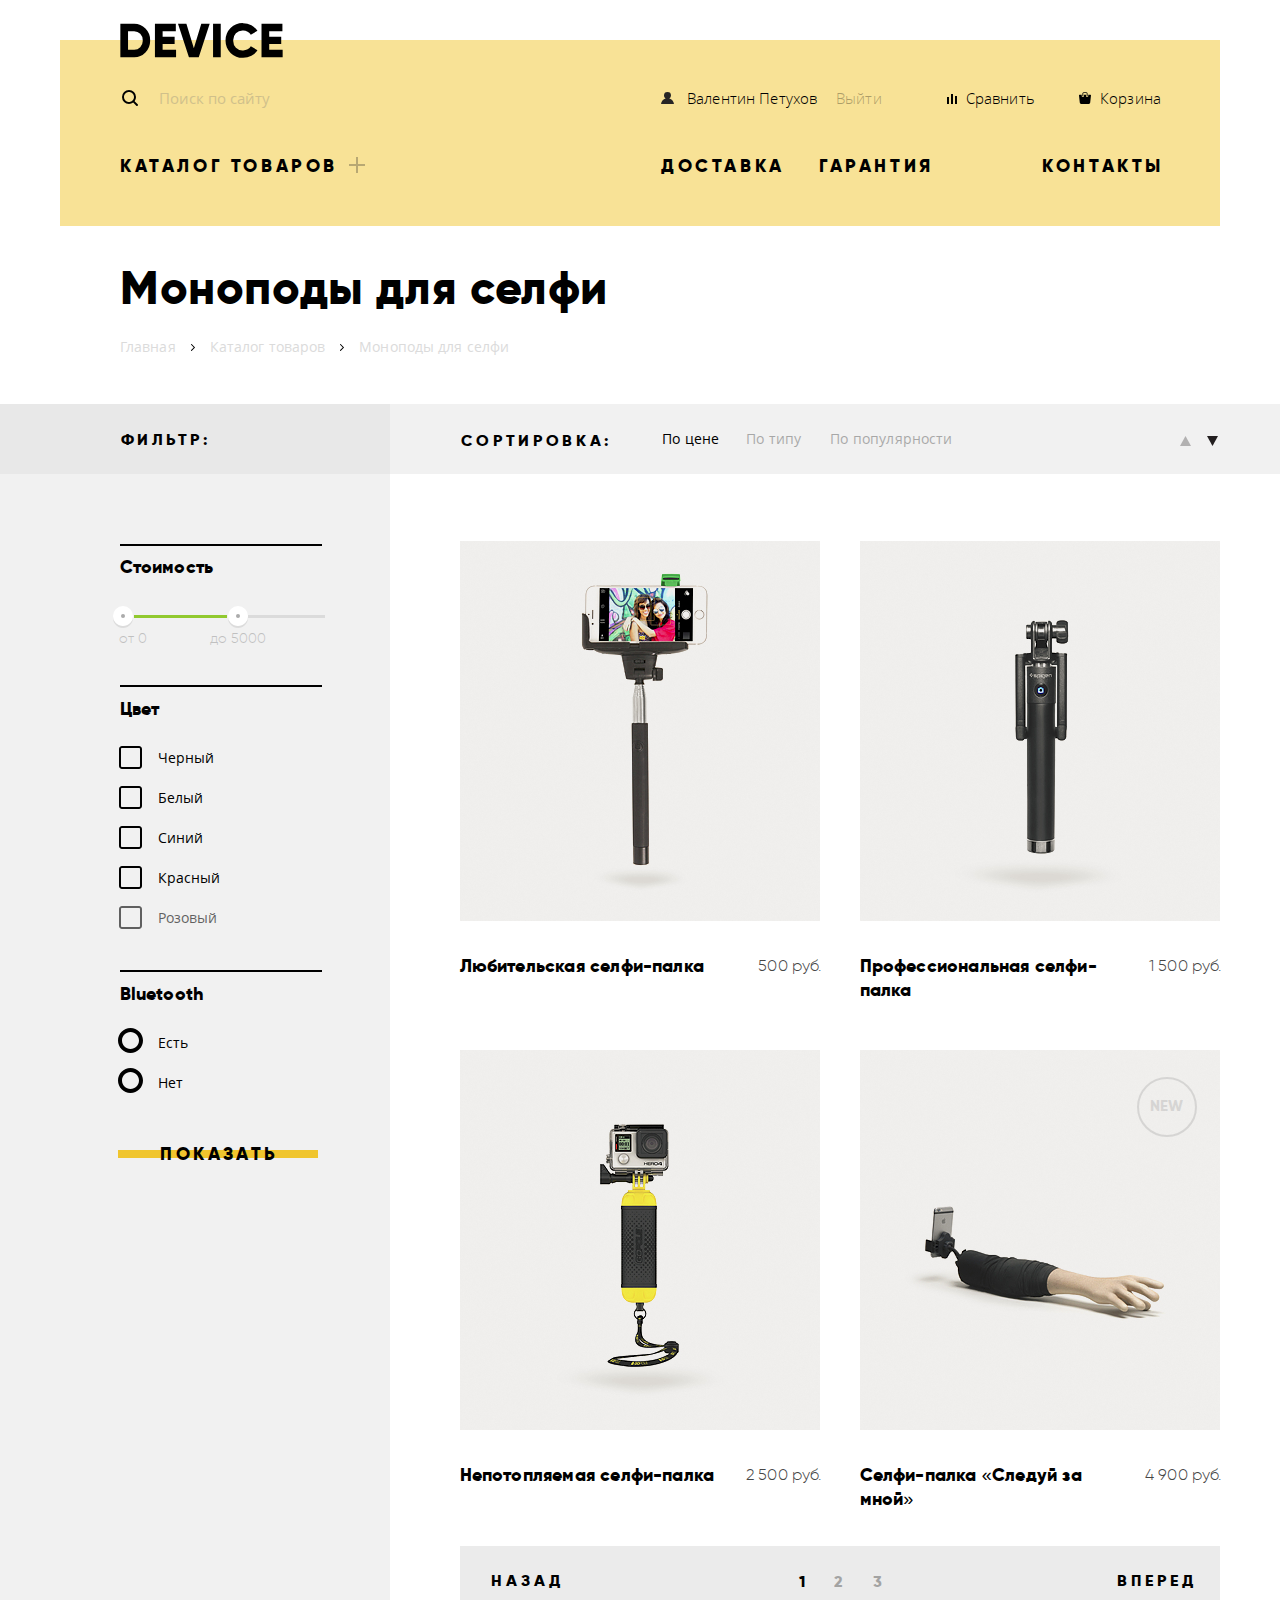
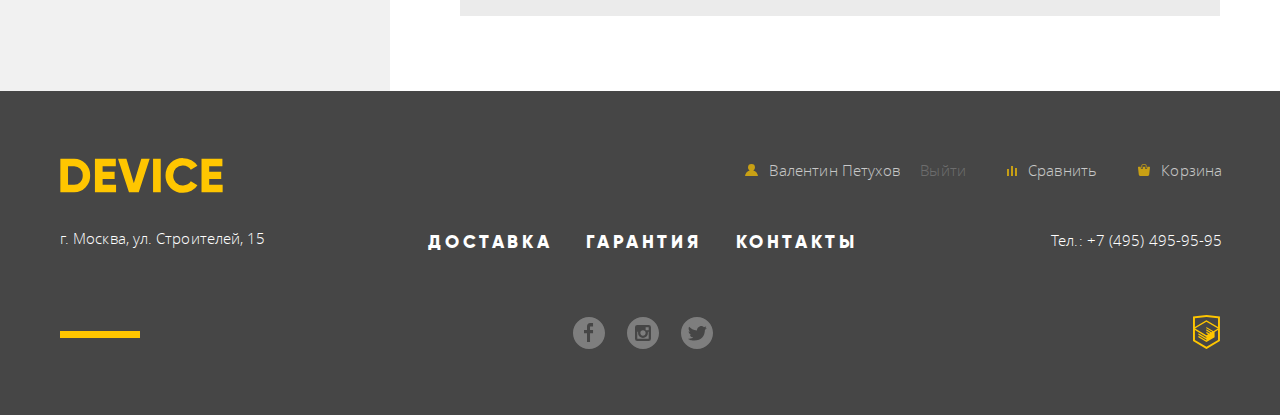
==== commit 9b236bb7: "БК" ====
--- a/catalog.html
+++ b/catalog.html
@@ -153,6 +153,7 @@
           <div class="width2">
             <ul class="product_items">
               <li class="common_link">
+
                 <p>
                   <img src="img/stick1.jpg" alt="Любительская селфи-палка" width="360" height="380">
                 </p>
@@ -189,6 +190,7 @@
                 </div>
               </li>
               <li class="common_link">
+
                 <p>
                   <img src="img/stick3.jpg" alt="Непотопляемая селфи-палка" width="360" height="380">
                 </p>
@@ -208,7 +210,9 @@
               </li>
               <li class="common_link">
                 <span class="new">new</span>
+
                 <p class="new_fix">
+
                   <img src="img/stick4.jpg" alt="Селфи-палка «Следуй за мной» в виде руки, за которую можно держаться" width="360" height="380">
                 </p>
                 <div class="product_buttons_wrapper">
@@ -238,7 +242,6 @@
           </div>
         </section>
       </div>
-      <!-- </div> -->
   </div>
   </main>
   <footer>
--- a/css/style.min.css
+++ b/css/style.min.css
@@ -1 +1 @@
-@font-face{font-family:gilroy;src:url(../fonts/gilroylight-webfont.woff2) format("woff2"),url(../fonts/gilroylight-webfont.woff) format("woff");font-weight:300;font-style:normal}@font-face{font-family:gilroy;src:url(../fonts/gilroyextrabold-webfont.woff2) format("woff2"),url(../fonts/gilroyextrabold-webfont.woff) format("woff");font-weight:400;font-style:normal}@font-face{font-family:open_sans;src:url(../fonts/opensans-light-webfont.woff2) format("woff2"),url(../fonts/opensans-light-webfont.woff) format("woff");font-weight:300;font-style:normal}@font-face{font-family:open_sans;src:url(../fonts/opensans-regular-webfont.woff2) format("woff2"),url(/..fonts/opensans-regular-webfont.woff) format("woff");font-weight:400;font-style:normal}body{background-color:#fff;font-family:gilroy,Arial,sans-serif;font-size:15px;font-weight:400;line-height:30px;letter-spacing:.15px;color:#000;min-width:1200px}.inner_page{min-width:1200px}a{text-decoration:none}.visually_hidden,.visually_hidden:not(:focus):not(:active),input[type=checkbox].visually-hidden,input[type=radio].visually-hidden{position:absolute;width:1px;height:1px;margin:-1px;border:0;padding:0;white-space:nowrap;-webkit-clip-path:inset(100%);clip-path:inset(100%);clip:rect(0 0 0 0);overflow:hidden}.container{width:1160px;margin:0 auto}.mail_header{margin:0}.header_logo{width:163px;height:35px;position:relative;top:-17px}.header_navigaton{background-color:#f8e296;color:#000;margin-top:40px;padding-right:59px;padding-left:60px;padding-bottom:142px}.inner_page .header_navigaton{padding-bottom:28px}.inner_page .search_form{left:29px;top:-3px}.inner_page .search_form::before{left:-27px;top:10px}.header_navigaton ul{list-style:none;padding:0}.inner_page .header_navigation_small_literal{margin-bottom:15px;margin-top:-3px}.header_navigation_small_literal{display:-webkit-box;display:-ms-flexbox;display:flex;-webkit-box-pack:justify;-ms-flex-pack:justify;justify-content:space-between;padding:0;margin:0;margin-bottom:32px;margin-top:-2px}.right_side_small{width:500px;display:-webkit-box;display:-ms-flexbox;display:flex;justify-content:space-between}.right_side_small_catalog{width:500px;display:-webkit-box;display:-ms-flexbox;display:flex;-webkit-box-pack:justify;-ms-flex-pack:justify;justify-content:space-between;letter-spacing:.15px}.inner_page .catalog_bolt_list{display:-webkit-box;display:-ms-flexbox;display:flex;-webkit-box-pack:justify;-ms-flex-pack:justify;justify-content:space-between}.inner_page .header_navigaton_bolt_literal{width:500px}.inner_page .garant{margin-right:74px}.inner_page .contact{margin-right:-3px}.right_side_small li:nth-child(3){margin-left:40px}.right_side_small_catalog li:last-child{margin-left:42px}.enter{margin-right:auto}.header_exit{margin-right:84px}.enter a{position:relative;left:26px}.enter a:focus::before,.enter a:hover::before{opacity:.6}.enter a:active::before{opacity:.3}.enter a::before{content:"";position:absolute;width:13px;height:12px;background-image:url(../img/svg-device/user.svg);left:-26px;top:4px}.cart{position:relative;margin-left:23px}.cart::before{position:absolute;content:"";width:12px;height:12px;background-image:url(../img/svg-device/cart.svg);left:-21px;top:4px}.cart:hover::before{opacity:.6}.cart:active::before{opacity:.3}.compare{position:relative}.compare::before{position:absolute;content:"";height:10px;width:10px;background-image:url(../img/svg-device/compare.svg);top:6px;left:-19px}.compare:focus::before,.compare:hover::before{opacity:.6}.compare:active::before{opacity:.3}.right_side_bolt{padding:0;margin-right:0;width:500px;display:-webkit-box;display:-ms-flexbox;display:flex;-webkit-box-pack:end;-ms-flex-pack:end;justify-content:space-between}.header_navigaton_bolt_literal{padding-right:0;display:-webkit-box;display:-ms-flexbox;display:flex;-webkit-box-pack:justify;-ms-flex-pack:justify;justify-content:space-between}.catalog_item{position:relative}.catalog_item::before{position:absolute;content:"";background-image:url(../img/svg-device/plus.svg);width:16px;height:16px;right:-27px;top:4px;opacity:.3}.inner_page .catalog_item:hover::before{display:none}.inner_page .catalog_item::before{right:-27px}.hidden_wrapper{display:none;position:absolute;top:13px}.hidden_index_wrapper{top:30px;left:-50px;padding-left:50px;background-color:#f8e296;height:157px;width:1100px}.hidden li{margin-right:29px}.hidden{width:555px;margin-top:53px;background-color:#f8e296}.hidden_index{display:flex;flex-direction:column;flex-wrap:wrap;align-items:flex-start;width:600px;height:130px;margin-top:26px;background-color:#f8e296}.item_left a{text-transform:none}.hidden_index .item_right{margin-bottom:60px}.catalog_item:focus .hidden_wrapper,.catalog_item:hover .hidden_wrapper{display:block;z-index:77}.inner_page .hidden_wrapper{position:absolute;width:1160px;left:-59px;top:20px;background-color:#f8e296;padding-left:60px;padding-bottom:60px;-webkit-box-sizing:border-box;box-sizing:border-box}.right_side_bolt_contacts{margin-left:auto;margin-right:-3px}.right_side_bolt li:nth-child(1){margin-right:35px}.search_form{position:relative;left:37px}.search_button{position:absolute;visibility:hidden;top:-15px;left:318px;background-color:transparent;border:2px solid #000;border-bottom:none;padding:16px 18px;font-family:open_sansregular,Arial,sans-serif}.inner_page .search_button{top:-13px}.search_button_field:active~.search_button,.search_button_field:focus~.search_button{visibility:visible}.inner_page .search_button_field[placeholder]{padding:10px}.search_button:focus,.search_button:hover{background-color:#000;color:#fff}.search_button:active{color:#4c4c4c}.search_small_litetal label{font-family:open_sans,Arial,sans-serif;opacity:.3;color:#000;font-weight:400;line-height:30px;letter-spacing:.15px;-webkit-box-sizing:border-box;box-sizing:border-box}.search_small_litetal input[placeholder]{padding:10px;padding-top:7px;padding-right:100px;padding-left:2px;margin-bottom:3px}.search_small_litetal input[placeholder]:hover{opacity:.6}.search_small_litetal input[placeholder]:focus{-webkit-box-shadow:0 2px;box-shadow:0 2px;outline:0;width:403px;opacity:1;-webkit-box-sizing:border-box;box-sizing:border-box}.search_small_litetal input{color:#000;font-family:open_sans,Arial,sans-serif;background-color:transparent;border:none;font-size:15px;opacity:.3;position:relative}.search_form::before{position:absolute;content:"";width:16px;height:16px;left:-34px;top:7px;background-image:url(../img/svg-device/search.svg)}.main_header img:focus,.main_header img:hover{opacity:.6}.main_header img:active{opacity:.3}.header_navigation_small_literal a:focus,.header_navigation_small_literal a:hover,.header_navigaton_bolt_literal a:focus,.header_navigaton_bolt_literal a:hover,.header_navigaton_catalog a:focus,.header_navigaton_catalog a:hover{opacity:.6}.header_navigation_small_literal a:active,.header_navigaton_bolt_literal a:active,.header_navigaton_catalog a:active{opacity:.3}.header_navigation_small_literal a{font-family:open_sans,Arial,sans-serif;font-size:15px;font-weight:300;line-height:30px;color:#000;letter-spacing:.15px}.header_navigaton_bolt_literal a,.header_navigaton_catalog a{font-family:gilroy,Arial,sans-serif;font-size:18px;font-weight:400;line-height:24px;text-transform:uppercase;letter-spacing:3.6px;color:#000}.slaider_radio_list{padding:0;list-style:none}.promo_description_img{width:560px}.promo_description_text{width:481px;position:relative;top:-123px}.promo_description_text::before{position:absolute}.promo_radio{visibility:hidden}.promo_description_item{display:-webkit-flex;display:-ms-flex;display:flex}.slaider_radio_list .promo_indicator{position:relative;-webkit-box-sizing:border-box;box-sizing:border-box}.promo_radio~label::before{position:absolute;content:"";width:10px;height:10px;left:904px;top:197px;border-radius:50%;border:1px solid #000;background-color:#fff;z-index:999;box-shadow:inset 0 0 0 2px #fff,inset 0 0 0 1px #000}.promo_radio:checked+label::before{position:absolute;content:"";width:10px;height:10px;border-radius:50%;background-color:#fff;box-shadow:inset 0 0 0 3px #fff,inset 0 0 0 4px #000}.promo_radio~.promo_1_indicator::before{left:983px;top:195px}.promo_radio~.promo_2_indicator::before{left:999px;top:195px}.promo_radio~.promo_3_indicator::before{left:1019px;top:195px}.promo_description{position:relative;list-style:none}.promo_description::after{position:absolute;content:"";background-color:#fff;width:100px;height:7px;top:-117px;left:598px}.slide_img{position:absolute;bottom:152px;left:90px}.slide_img2{top:-143px;left:116px}.slide_img3{top:-90px;left:30px}.slade_name{line-height:56px;color:#000;font-size:47px;font-weight:400;letter-spacing:.6px;padding:0}.promo_description_item1 .slade_description{width:483px;padding:0;letter-spacing:.15px}.promo_description_item1 .slider_characteristic{-webkit-box-pack:justify;-ms-flex-pack:justify;justify-content:space-between;width:472px}.promo_description_item2 .slade_description{letter-spacing:.17px;width:459px;margin-top:-28px}.promo_description_item3 .slade_name{width:507px;padding:0;letter-spacing:.73px}.promo_description_item1,.promo_description_item2,.promo_description_item3{position:fixed;left:-10000px}#promo_1:checked~.promo_description .promo_description_item1,#promo_2:checked~.promo_description .promo_description_item2,#promo_3:checked~.promo_description .promo_description_item3{position:static;margin-bottom:-79px}.slade_description{width:470px;margin:0;margin-top:-29px;padding:0;color:#464646;font-family:open_sans,Arial,sans-serif;font-size:15px;font-weight:300;line-height:30px;letter-spacing:.18px}.slide_number{position:absolute;top:-167px;right:48px;color:#fff;font-family:gilroy,Arial,sans-serif;font-size:179px;font-weight:400;line-height:179.2px;letter-spacing:.36px}.promo_description .detail{top:51px;left:18px;letter-spacing:3.8px}.promo_description .detail::after{left:-42px;width:220px}.slaider_table{margin-top:100px;border-spacing:0;width:430px;-webkit-box-sizing:border-box;box-sizing:border-box}.slaider_table tr{display:-webkit-box;display:-ms-flexbox;display:flex;-webkit-box-pack:justify;-ms-flex-pack:justify;justify-content:space-between}.slaider_table tr:first-child{color:#000;font-family:open_sansligh,Arial,sans-serif;font-size:36px;font-weight:300;line-height:48px;letter-spacing:.36px}.slaider_table tr:last-child{color:#464646;font-family:open_sans,Arial,sans-serif;font-size:13px;font-weight:400;line-height:20px;letter-spacing:.13px;text-align:left}.slider_characteristic{display:-webkit-box;display:-ms-flexbox;display:flex;-webkit-box-pack:start;-ms-flex-pack:start;justify-content:flex-start;color:#000;font-family:gilroy,Arial,sans-serif;font-size:36px;font-weight:300;line-height:48px;letter-spacing:.36px;margin-top:67px}.characteristic_item{display:-webkit-box;display:-ms-flexbox;display:flex;-ms-flex-direction:column;-webkit-box-orient:vertical;-webkit-box-direction:normal;flex-direction:column;padding-right:43px}.characteristic_item span{color:#464646;font-family:open_sans,Arial,sans-serif;font-size:13px;font-weight:400;line-height:20px;letter-spacing:.13px;margin-top:7px}.popular_list{margin:0;margin-bottom:130px;margin-top:34px;padding:0;display:-webkit-box;display:-ms-flexbox;display:flex;-webkit-box-pack:justify;-ms-flex-pack:justify;justify-content:space-between;list-style:none}.popular_name{width:160px}.popular_list a{display:block}.popular_list_img{background-color:#f8e296;width:160px;height:160px;margin-bottom:33px;display:flex;justify-content:center;align-items:center}.popular_list a:focus .popular_list_img,.popular_list a:hover .popular_list_img{background-color:#f0c52e}.popular_list a:active .popular_list_img{background-color:#f0c52e}.popular_list a:active svg{opacity:.3}.popular_name{display:-webkit-box;display:-ms-flexbox;display:flex;top:194px;left:1px;color:#000;font-family:gilroy,Arial,sans-serif;font-size:18px;font-weight:400;line-height:24px;letter-spacing:.2px}.popular_list_item1 .popular_name{width:130px;letter-spacing:.5px}.popular_list_item2 svg{transform:translateY(20px) translateX(1px)}.popular_list_item2 .popular_name{width:93px}.popular_list_item3 svg{transform:translateY(2px) translateX(5px)}.popular_list_item4 svg{transform:translateY(3px) translateX(4px)}.popular_list_item5 svg{transform:translateY(2px) translateX(4px)}.popular_list_item6 svg{transform:translateY(3px) translateX(1px)}.service{width:100%;min-width:1000px;background-color:#e5e5e5;margin-top:179px}.service_wrapper{position:relative;padding-left:0}.service label{position:absolute;letter-spacing:4.12px;display:inline-block;padding-right:260px;padding-left:18px;padding-top:9px;padding-bottom:9px;width:278px;-webkit-box-sizing:border-box;box-sizing:border-box}.service .detail{left:-24px}.service_indicator1{top:-18px}.service_indicator2{top:47px}.service_wrapper .service_indicator2{padding-left:25px;letter-spacing:3.6px;padding-right:0}.service_wrapper .service_indicator3{top:111px;right:-30px;padding-left:37px;letter-spacing:4px;padding-right:10px}.service .detail::after{width:160px;top:16px;left:0}.service_radio:checked+.detail::after{background-color:transparent;-webkit-transition-delay:-1s;-o-transition-delay:-1s;transition-delay:-1s}.service_radio:checked+label{background-color:#000;color:#f7e184}.service_description{position:relative;width:924px;left:251px;top:-22px;margin:0;margin-bottom:96px;list-style:none;padding-bottom:107px;padding-left:151px;-webkit-box-sizing:border-box;box-sizing:border-box}.service_description::before{position:absolute;content:"";width:7px;height:319px;background-color:#000;left:27px;top:-75px}.service_item_description1::after{position:absolute;content:"";background-image:url(../img/delivery.png);background-repeat:no-repeat;right:15px;top:10px;width:200px;height:200px}.service_item_description2::after{position:absolute;content:"";right:29px;top:-13px;width:200px;height:200px;background-image:url(../img/warranty.png);background-repeat:no-repeat}.service_item_description3::after{position:absolute;content:"";right:72px;top:-22px;width:200px;height:200px;background-image:url(../img/credit.png);background-repeat:no-repeat;background-position:74%}.service_item_description{position:fixed;left:-1000px}.service_item_description h3{color:#000;font-family:gilroy,Arial,sans-serif;font-size:47px;font-weight:400;line-height:48px;letter-spacing:.9px;margin-bottom:29px}.service_item_description p{width:450px;color:#464646;font-family:open_sans,Arial,sans-serif;font-size:15px;font-weight:300;line-height:30px;letter-spacing:.25px}.service_item_description2 p{width:440px;color:#464646;font-family:open_sans,Arial,sans-serif;font-size:15px;font-weight:300;line-height:30px;letter-spacing:.21px;padding:0}.service_item_description2 span{letter-spacing:.1px}.service_item_description3 p{letter-spacing:.29px;width:442px}.service_item_description3 span{letter-spacing:.19px}#service_radio1:checked~.service_description .service_item_description1,#service_radio2:checked~.service_description .service_item_description2,#service_radio3:checked~.service_description .service_item_description3{position:static}#service_radio2:checked~.service_indicator2{padding-left:30px}#service_radio3:checked~.service_indicator3{padding-left:42px}.partners{-webkit-box-sizing:border-box;box-sizing:border-box;margin-bottom:106px}.partners_list{list-style:none;display:-webkit-box;display:-ms-flexbox;display:flex;-webkit-box-pack:justify;-ms-flex-pack:justify;justify-content:space-between;padding:0;margin:0}.partners_list a{display:block;background-position:center;width:260px;height:100px;padding:0}.partners_link{position:relative}.partners_link img:last-child{position:absolute;top:0;left:0}.colorful_logo{display:none}.partners_link:hover .colorful_logo{display:block}.container .monopods{margin-bottom:22px;padding-left:60px;letter-spacing:.61px}.main_navigation_list{display:-webkit-box;display:-ms-flexbox;display:flex;justify-content:flex-start;padding:0;padding-left:60px;margin:0;margin-bottom:40px;font-family:open_sans,Arial,sans-serif;letter-spacing:.17px}.main_navigation_list_bread{margin-right:34px;letter-spacing:.1px;color:#dbdbdb}.main_navigation_list_bread:focus,.main_navigation_list_bread:hover{color:#989898}.main_navigation_list_bread:active{color:#000}.main_navigation_list_item{position:relative}.main_navigation_list_item::before{position:absolute;content:"";left:-19px;top:9px;width:4px;height:7px;background-image:url(../img/svg-device/nav-arrow.svg);opacity:1}.catalog_wrapper{position:relative;width:100%;display:flex}.width1{width:340px;margin-left:auto}.width2{width:500px;margin-right:auto}.filter,.produrt{position:relative;flex-grow:1}.filter::before{display:block;position:absolute;top:15px;left:0;right:0;content:"";height:100%;z-index:-1;background-color:#dbdbdb;opacity:.4}.catalog_wrapper::after{position:absolute;content:"";top:5px;left:0;right:0;width:100%;height:70px;background-color:#dbdbdb;opacity:.4;z-index:-2000}.container_columns{display:-webkit-box;display:-ms-flexbox;display:flex;-webkit-box-pack:justify;-ms-flex-pack:justify;justify-content:space-between}.filter{margin-left:auto;margin-right:80px}#from,#till{position:relative;top:0;width:20px;height:22px;background-image:url(../img/svg-device/filter-button.svg);content:""}#till{left:18px;z-index:900}#till::before{position:absolute;content:"";width:93px;height:3px;background-color:#91c92f;left:-94px;top:9px;z-index:899}#till::after{position:absolute;content:"";width:77px;height:3px;background-color:#dbdbdb;left:20px;top:9px;z-index:879}#from{left:-7px}.from_button,.till_button{position:relative;top:26px;left:-25px;width:54px;height:12px;opacity:.2;color:#000;font-family:gilroy,Arial,sans-serif;font-size:14px;font-weight:300;line-height:24px}.from_button{margin-right:34px}.filter_title{margin-left:71px;margin-top:39px;z-index:1000;color:#000;font-family:gilroy,Arial,sans-serif;font-size:16px;font-weight:400;line-height:24px;text-transform:uppercase;letter-spacing:3.5px}input[type=range]{margin-top:50px}fieldset{border:transparent;width:270px;-webkit-box-sizing:border-box;box-sizing:border-box}.filter_options{padding-left:70px;margin-top:92px}.filter_checkbox{position:relative;cursor:pointer;padding-left:38px;letter-spacing:6px}.checkbox_condition+label::before{position:absolute;content:"";top:-2px;left:-1px;width:23px;height:23px;background-image:url(../img/svg-device/checkbox-off.svg)}.checkbox_condition:disabled+label{opacity:.6}.checkbox_condition:checked+label::before{position:absolute;content:"";top:-2px;left:-1px;width:25px;height:23px;background-image:url(../img/svg-device/checkbox-on.svg)}.checkbox_filter{margin:0;padding-left:0}.color{margin:0;margin-top:10px;padding:0;margin-bottom:17px}.filter legend{color:#000;font-family:gilroy,Arial,sans-serif;font-size:18px;font-weight:400;line-height:24px;letter-spacing:.18px;margin-bottom:17px;margin-top:0}.bluetooth{padding:0;margin-left:0;margin-bottom:40px}.filter_radio{position:relative;cursor:pointer;padding-left:38px}.filter_radio input[type=radio]+.checkbox_indicator{position:absolute;content:"";height:25px;width:25px;left:0;top:0;background-image:url(../img/svg-device/radio-off.svg)}.filter_radio input[type=radio]:checked+.checkbox_indicator::after{position:absolute;content:"";height:25px;width:25px;left:0;top:0;background-image:url(../img/svg-device/radio-on.svg)}.filter_options .detail{right:40px;top:-2px;padding:0;letter-spacing:3.4px;font-weight:400}.filter_options .detail::after{top:8px;left:13px;width:200px}.produrt{width:761px;margin-top:145px}.product_sort{display:flex;justify-content:space-between;width:761px;margin-left:-11px}.sort_direction{list-style:none;display:-webkit-flex;display:-ms-flex;display:flex;width:100px;justify-content:space-between;margin-top:-114px;margin-bottom:108px}.sort{display:-ms-flex;display:-webkit-box;display:-ms-flexbox;display:flex;list-style:none;padding:0;margin:0;margin-top:-114px;margin-bottom:97px;position:relative}.product_sort a{color:#000;opacity:.3}.sort_popular{margin-left:2px}.product_sort a:focus,.product_sort a:hover{opacity:.6}.sort a:active{opacity:1}.sort_direction_up a{position:relative;color:transparent}.sort_direction_up a::after{position:absolute;content:"";top:0;left:60px;width:11px;height:10px;background-image:url(../img/svg-device/icon-up-dir.svg)}.sort_direction_down a{position:relative;color:transparent}.sort_direction_down a::after{position:absolute;content:"";left:21px;top:0;width:11px;height:10px;background-image:url(../img/svg-device/icon-down-dir.svg)}.sort .sort_title{color:#000;font-family:gilroy,Arial,sans-serif;font-size:16px;font-weight:400;line-height:24px;text-transform:uppercase;letter-spacing:3.7px;margin-top:-1px;margin-left:2px;margin-right:50px}.pages_numbers .active,.product_sort .active{opacity:1}.sort li{color:#000;font-family:open_sans,Arial,sans-serif;font-size:14px;font-weight:400;line-height:18px;margin-right:27px}.product_items{display:-webkit-box;display:-ms-flexbox;display:flex;-webkit-box-pack:justify;-ms-flex-pack:justify;justify-content:space-between;-ms-flex-wrap:wrap;flex-wrap:wrap;width:760px;margin:0;margin-left:-8px;padding:0}.product_items li{margin-bottom:26px}.product_items p:first-child{margin-top:0}.company_description{background-color:#fff}.company_description_container{display:-webkit-box;display:-ms-flexbox;display:flex;-webkit-box-pack:justify;-ms-flex-pack:justify;justify-content:space-between;margin-bottom:87px}.company_description_container h2{padding:0;margin-bottom:42px}.about{padding:0;width:462px}.about h2{position:relative}.about h2::before{position:absolute;content:"";left:0;top:-52px;width:80px;height:7px;background-color:#000}.about .first_paragraph{font-family:"open_sans"Arial,sans-serif;font-weight:300;margin-bottom:30px;padding:0;white-space:normal;word-spacing:normal;letter-spacing:.18px}.about .second_paragraph{width:462px;margin:0;margin-bottom:37px;font-family:"open_sans"Arial,sans-serif;font-weight:300;line-height:30px;padding:0;white-space:pre;position:relative}.contacts{width:560px;padding:0}.contacts h2{position:relative}.contacts h2::before{position:absolute;content:"";left:0;top:-52px;width:80px;height:7px;background-color:#000}.contacts p{margin-bottom:40px}.company_description h2{color:#000;font-family:gilroy,Arial,sans-serif;font-size:47px;font-weight:400;line-height:48px;letter-spacing:.21px}.map .map_picture{margin-bottom:65px}.company_description p{color:#464646;font-family:open_sans,Arial,sans-serif;font-size:15px;font-weight:300;line-height:30px}.transport_company{color:#000;font-size:16px;font-weight:400;line-height:40px;padding:0;margin:0;margin-bottom:60px;list-style:none}.transport_company li{position:relative;left:36px;bottom:2px}.transport_company li::before{position:absolute;left:-34px;top:17px;content:"";border-radius:50%;border:1px solid #e5e5e5;height:5px;width:5px}.yellow{font-family:gilroy,Arial,sans-serif;font-size:18px;font-weight:400;line-height:24px;text-transform:uppercase;width:178px}.yellow a{color:#000}.detail{position:relative;z-index:60;width:230px;color:#000;font-size:18px;font-weight:400;line-height:24px;text-transform:uppercase;letter-spacing:2.15px;margin-left:25px;letter-spacing:3.5px}.detail::after{position:absolute;content:"";width:260px;height:8px;background-color:#f0c52e;top:5px;left:-25px;z-index:-59}.yellow a:active{opacity:.3}.write_us{position:relative;z-index:60;width:220px;color:#000;font-size:18px;font-weight:400;line-height:24px;text-transform:uppercase;letter-spacing:2.15px;margin-left:21px;letter-spacing:3.6px}.write_us::after{position:absolute;content:"";width:238px;height:8px;background-color:#f0c52e;top:5px;left:-19px;z-index:-59}.detail:focus::after,.detail:hover::after,.write_us:focus::after,.write_us:hover::after{-webkit-transform:scaleY(4);-ms-transform:scaleY(4);transform:scaleY(4);-webkit-transition-duration:.4s;-o-transition-duration:.4s;transition-duration:.4s}.detail:active a,.write_us:active a{opacity:.3}footer{background-color:#464646;background-repeat:repeat-y;height:100%;color:#fff;padding-bottom:40px}footer a{color:#fff}footer p{color:#fff;font-family:open_sans,Arial,sans-serif;font-size:15px;font-weight:300;line-height:30px}.navigation_items{display:-webkit-box;display:-ms-flexbox;display:flex;width:429px;-webkit-box-pack:justify;-ms-flex-pack:justify;justify-content:space-between;margin-top:135px}.inner_page .navigation_items{margin-top:137px}.social{display:-webkit-box;display:-ms-flexbox;display:flex;-webkit-box-pack:justify;-ms-flex-pack:justify;justify-content:space-between;width:140px;margin-top:43px}.footer_navigation{display:-webkit-box;display:-ms-flexbox;display:flex;-webkit-box-orient:vertical;-webkit-box-direction:normal;-ms-flex-direction:column;flex-direction:column;-webkit-box-pack:justify;-ms-flex-pack:justify;justify-content:space-between;-webkit-box-align:end;-ms-flex-align:end;align-items:flex-end;height:262px}.footer_navigation p{letter-spacing:.09px;margin-right:14px}.footer_navigation .phone{margin-top:19px;margin-right:12px}.footer_navigation_small_literal li svg{fill:#ffc600;margin-right:7px}.footer_navigation_small_literal{display:-webkit-box;display:-ms-flexbox;display:flex;-webkit-box-pack:justify;-ms-flex-pack:justify;justify-content:space-between;width:338px;margin-top:63px;margin-left:2px}.inner_page .footer_navigation{width:377px}.inner_page .catalog_footer{width:351px}.footer_navigation_small_literal li:last-child{margin-right:12px}.social_nav{display:-webkit-box;display:-ms-flexbox;display:flex;-webkit-box-orient:vertical;-webkit-box-direction:normal;-ms-flex-direction:column;flex-direction:column;-webkit-box-align:center;-ms-flex-align:center;align-items:center;margin-left:123px}.navigation_items a{font-family:gilroy,Arial,sans-serif;font-size:18px;font-weight:400;line-height:24px;text-transform:uppercase;letter-spacing:3.6px}.navigation_items a:focus,.navigation_items a:hover{opacity:.6}.footer_navigation_small_literal a:active,.navigation_items a:active{opacity:.3}.social{text-align:center}.social a{opacity:.3}.social a:focus,.social a:hover{opacity:.6}.social a:active{opacity:.1}.footer_navigation_small_literal,.navigation_items,.social{list-style:none}.footer_wrapper{display:-webkit-box;display:-ms-flexbox;display:flex;-webkit-box-pack:justify;-ms-flex-pack:justify;justify-content:space-between}.developer{margin-top:40px;margin-right:3px;margin-bottom:-1px}.developer svg{margin-right:11px;margin-bottom:-3px}.developer .academy_pic{margin-bottom:-5px}.developer:focus,.developer:hover{opacity:.6}.developer:active{opacity:.3}.yellow_logo{color:#ffc600;margin-top:66px}.yellow_logo p{position:relative;white-space:nowrap;margin-top:19px;letter-spacing:.08px}.yellow_logo p::after{position:absolute;content:"";width:80px;height:7px;left:0;bottom:-85px;background-color:#ffc600}.yellow_logo svg{fill:#ffc600}.yellow_logo svg:focus,.yellow_logo svg:hover{opacity:.6}.yellow_logo svg:active{opacity:.3}.footer_navigation_small_literal{color:#fff;font-family:open_sans,Arial,sans-serif;font-size:15px;font-weight:300;line-height:30px;letter-spacing:.15px}.catalog_footer{position:relative;width:400px}.catalog_footer li{margin-right:0;padding-left:0}.catalog_footer_wraper .person_log{left:-98px;position:absolute;display:block}.catalog_footer_wraper{display:flex;justify-content:space-between}.exit{opacity:.3;margin-left:-4px}.footer_navigation_small_literal a:link{opacity:.7}.footer_navigation_small_literal a:focus,.footer_navigation_small_literal a:hover{opacity:1}.footer_navigation_small_literal a:active{opacity:.3}.hidden a{color:#000;font-family:open_sans,Arial,sans-serif;font-size:15px;font-weight:400;line-height:36px;letter-spacing:.15px;text-transform:none}main h2{color:#000;font-size:47px;font-weight:400;line-height:48px;letter-spacing:.17px}.main_navigation ul{list-style:none}.main_navigation{color:#000;font-family:open_sans,Arial,sans-serif;font-size:14px;font-weight:400;line-height:24px;letter-spacing:.14px}.inner_page footer{padding-top:1px}.filter{margin-top:-10px}.filter_options button{color:#000;font-family:gilroy,Arial,sans-serif;font-size:18px;font-weight:400;text-transform:uppercase;letter-spacing:2.15px;background-color:transparent;border:none}.catalog_line{margin-right:68px;left:0;display:block;height:2px;border:0;background:#000;margin-top:57px;margin-bottom:9px}.line_bluetooth{margin-top:32px;margin-bottom:-7px}.checkbox_indicator{margin-top:-5px;margin-left:-2px}.checkbox_filter{list-style:none}.checkbox_filter li:disabled{color:#a6a6a6}.checkbox_filter label{color:#000;font-family:open_sans,Arial,sans-serif;font-size:14px;font-weight:400;line-height:40px;letter-spacing:.1px}.worth{color:#000;font-family:gilroy,Arial,sans-serif;font-size:18px;font-weight:400;line-height:24px;letter-spacing:.18px;margin-bottom:17px;margin-top:0}.product_items{list-style:none;margin-top:-7px}.stick_discription span{padding-left:15px}.stick_discription a{color:#000;cursor:pointer}.product_items img{background-color:#eee}.product_items li{position:relative}.common_link{margin-top:-17px}.common_link .new{position:absolute;display:flex;justify-content:center;align-items:center;width:56px;height:56px;border:2px solid #000;opacity:.1;border-radius:50%;top:27px;left:275px;color:#000;font-family:gilroy,Arial,sans-serif;font-size:15px;font-weight:400;line-height:24px;text-transform:uppercase;letter-spacing:.25px}.new_fix{margin-top:0}.common_link:hover .product_buttons_wrapper{z-index:800;opacity:1.9}.product_items :hover img{opacity:.6}.product_buttons_wrapper{position:absolute;z-index:-200;margin:auto;top:180px;left:0;right:4px}.product_items img:hover .product_buttons_wrapper{display:block}.hidden_product_buttons{display:-ms-flex;display:-webkit-box;display:-ms-flexbox;display:flex;-webkit-box-orient:vertical;-webkit-box-direction:normal;-ms-flex-direction:column;flex-direction:column;-webkit-box-align:center;-ms-flex-align:center;align-items:center}.hidden_product_buttons .cart_button{display:block;border:none;text-align:center;letter-spacing:3.19px;margin:0;margin-bottom:12px;padding:0}.cart_button:focus{outline:0}.cart_button:active{color:#a88a20}.hidden_product_buttons .detail::after{width:200px;left:18px;top:7px}.comparison{background-color:transparent;border:none;cursor:pointer;opacity:.5;color:#000;font-size:13px;font-weight:400;line-height:36px;letter-spacing:.13px;text-align:center;font-family:open_sans,Arial,sans-serif}.comparison:focus,.comparison:hover{opacity:1;outline:0}.comparison:active{opacity:.2}.stick_discription{display:-webkit-box;display:-ms-flexbox;display:flex;-webkit-box-sizing:border-box;box-sizing:border-box;-webkit-box-pack:justify;-ms-flex-pack:justify;justify-content:space-between;width:360px;margin-top:27px;margin-bottom:18px;word-break:keep-all}.product_items p{color:#000;font-family:gilroy,Arial,sans-serif;font-size:18px;font-weight:400;line-height:24px;letter-spacing:.19px;margin-left:-2px}.product_items span{color:#464646;white-space:nowrap;font-family:gilroy,Arial,sans-serif;font-size:16px;font-weight:300;line-height:24px;letter-spacing:.16px}.catalog_pages{width:760px;display:-webkit-box;display:-ms-flexbox;display:flex;-webkit-box-pack:justify;-ms-flex-pack:justify;justify-content:space-between;-webkit-box-align:center;-ms-flex-align:center;align-items:center;background-color:#ebebeb;margin-top:-27px;margin-bottom:75px;margin-left:-10px;-webkit-box-sizing:border-box;box-sizing:border-box}.catalog_pages>a{display:-webkit-box;display:-ms-flexbox;display:flex;-webkit-box-pack:center;-ms-flex-pack:center;justify-content:center;-webkit-box-align:center;-ms-flex-align:center;align-items:center;width:126px;color:#000;font-family:gilroy,Arial,sans-serif;font-size:16px;font-weight:400;line-height:24px;text-transform:uppercase;letter-spacing:4px;padding:23px 0 23px 5px}.catalog_pages>a:active{background-color:#d8d8d8;color:#979797}.catalog_pages>a:focus,.catalog_pages>a:hover{background-color:#d8d8d8}.pages_numbers{list-style:none;display:-webkit-box;display:-ms-flexbox;display:flex;-webkit-box-pack:justify;-ms-flex-pack:justify;justify-content:space-between;width:86px;padding:0;margin:0}.pages_numbers a{display:block;margin-top:2px;margin-left:2px;color:#000;font-family:gilroy,Arial,sans-serif;font-size:16px;font-weight:400;line-height:24px;text-transform:uppercase;opacity:.3;color:#000}.pages_numbers a:focus,.pages_numbers a:hover{opacity:.6;color:#000}.pages_numbers a:active{opacity:1}.footer_navigation_small_literal span{opacity:.3}.header_navigation_small_literal span{opacity:.3}.modal{visibility:hidden;margin:0 auto;width:960px;padding:22px 22px 92px 100px;-webkit-box-shadow:0 10px 20px rgba(4,6,6,.2);box-shadow:0 10px 20px rgba(4,6,6,.2)}@keyframes identifier{0%{transform:translateY(-2000px)}70%{transform:translateY(30px)}100%{transform:translateY(0)}}.modal_show{visibility:visible;animation-name:identifier;animation-duration:1s}.modal_login{position:fixed;left:50%;top:50%;margin-top:-277px;margin-left:-480px;width:960px;min-height:554px;z-index:1000;background:#fff;box-sizing:border-box}.modal_login_form{display:-webkit-box;display:-ms-flexbox;display:flex;-webkit-box-orient:vertical;-webkit-box-direction:normal;-ms-flex-direction:column;flex-direction:column}.user_wrapper{display:-webkit-box;display:-ms-flexbox;display:flex;width:762px;-ms-flex-wrap:wrap;flex-wrap:wrap}.user_wrapper p{display:-webkit-box;display:-ms-flexbox;display:flex;-webkit-box-orient:vertical;-webkit-box-direction:normal;-ms-flex-direction:column;flex-direction:column}.user_wrapper p:first-child{margin-right:40px}.user_wrapper input{width:360px;-webkit-box-sizing:border-box;box-sizing:border-box;padding-top:15px;padding-left:20px;padding-bottom:18px;background-color:#e5e5e5;opacity:.5;border:none;font-family:open_sans,Arial,sans-serif}.user_wrapper textarea{width:740px;padding-top:15px;padding-left:20px;padding-bottom:18px;background-color:#e5e5e5;opacity:.5;border:none;font-family:open_sans,Arial,sans-serif;margin-right:0}.user_wrapper input:hover,.user_wrapper textarea:hover{opacity:.8}.user_wrapper input:focus,.user_wrapper textarea:focus{outline:0;background-color:transparent;-webkit-box-shadow:inset 0 0 0 3px #f0c52e;box-shadow:inset 0 0 0 3px #f0c52e}.user_wrapper input:invalid{background-color:#edb5b5;opacity:.5;border:none;-webkit-box-shadow:none;box-shadow:none}.modal_close{position:relative;border:none;background:url(../img/svg-device/modal-close.svg);width:55px;height:55px;opacity:.5;border-radius:50%;-ms-flex-item-align:end;align-self:flex-end}.modal_close:focus,.modal_close:hover{opacity:1}.modal_close:active{opacity:.6}.line_button{border:none;background-color:transparent;position:relative;left:16px;width:130px;color:#000;font-size:18px;font-weight:400;line-height:24px;text-transform:uppercase;letter-spacing:2.15px;margin-top:47px}.line_button::after{content:"";position:absolute;left:-18px;top:8px;z-index:-6;width:160px;height:8px;background-color:#f0c52e}.line_button:focus::after,.line_button:hover::after{-webkit-transform:scaleY(4);-ms-transform:scaleY(4);transform:scaleY(4);-webkit-transition-duration:.4s;-o-transition-duration:.4s;transition-duration:.4s}.line_button:active{color:#f7e184;outline:0}.line_button:active::after{padding-left:136px;background-color:#000;-webkit-transition:.4s;-o-transition:.4s;transition:.4s}.modal_map{position:fixed;top:50%;left:50%;margin-top:-279px;margin-left:-460px;width:960px;height:559px;z-index:10000;padding:0;-webkit-box-shadow:0 10px 20px rgba(4,6,6,.2);box-shadow:0 10px 20px rgba(4,6,6,.2)}.modal_map iframe{border:none}.modal_map .modal_close{position:absolute;top:30px;left:860px}
+@font-face{font-family:gilroy;src:url(../fonts/gilroylight-webfont.woff2) format("woff2"),url(../fonts/gilroylight-webfont.woff) format("woff");font-weight:300;font-style:normal}@font-face{font-family:gilroy;src:url(../fonts/gilroyextrabold-webfont.woff2) format("woff2"),url(../fonts/gilroyextrabold-webfont.woff) format("woff");font-weight:400;font-style:normal}@font-face{font-family:open_sans;src:url(../fonts/opensans-light-webfont.woff2) format("woff2"),url(../fonts/opensans-light-webfont.woff) format("woff");font-weight:300;font-style:normal}@font-face{font-family:open_sans;src:url(../fonts/opensans-regular-webfont.woff2) format("woff2"),url(/..fonts/opensans-regular-webfont.woff) format("woff");font-weight:400;font-style:normal}body{background-color:#fff;font-family:gilroy,Arial,sans-serif;font-size:15px;font-weight:400;line-height:30px;letter-spacing:.15px;color:#000;min-width:1200px}.inner_page{min-width:1200px}a{text-decoration:none}.visually_hidden,.visually_hidden:not(:focus):not(:active),input[type=checkbox].visually-hidden,input[type=radio].visually-hidden{position:absolute;width:1px;height:1px;margin:-1px;border:0;padding:0;white-space:nowrap;-webkit-clip-path:inset(100%);clip-path:inset(100%);clip:rect(0 0 0 0);overflow:hidden}.container{width:1160px;margin:0 auto}.mail_header{margin:0}.header_logo{width:163px;height:35px;position:relative;top:-17px}.header_navigaton{background-color:#f8e296;color:#000;margin-top:40px;padding-right:59px;padding-left:60px;padding-bottom:142px}.inner_page .header_navigaton{padding-bottom:28px}.inner_page .search_form{left:29px;top:-3px}.inner_page .search_form::before{left:-27px;top:10px}.header_navigaton ul{list-style:none;padding:0}.inner_page .header_navigation_small_literal{margin-bottom:15px;margin-top:-3px}.header_navigation_small_literal{display:-webkit-box;display:-ms-flexbox;display:flex;-webkit-box-pack:justify;-ms-flex-pack:justify;justify-content:space-between;padding:0;margin:0;margin-bottom:32px;margin-top:-2px}.right_side_small{width:500px;display:-webkit-box;display:-ms-flexbox;display:flex;justify-content:space-between}.right_side_small_catalog{width:500px;display:-webkit-box;display:-ms-flexbox;display:flex;-webkit-box-pack:justify;-ms-flex-pack:justify;justify-content:space-between;letter-spacing:.15px}.inner_page .catalog_bolt_list{display:-webkit-box;display:-ms-flexbox;display:flex;-webkit-box-pack:justify;-ms-flex-pack:justify;justify-content:space-between}.inner_page .header_navigaton_bolt_literal{width:500px}.inner_page .garant{margin-right:74px}.inner_page .contact{margin-right:-3px}.right_side_small li:nth-child(3){margin-left:40px}.right_side_small_catalog li:last-child{margin-left:42px}.enter{margin-right:auto}.header_exit{margin-right:84px}.enter a{position:relative;left:26px}.enter a:focus::before,.enter a:hover::before{opacity:.6}.enter a:active::before{opacity:.3}.enter a::before{content:"";position:absolute;width:13px;height:12px;background-image:url(../img/svg-device/user.svg);left:-26px;top:4px}.cart{position:relative;margin-left:23px}.cart::before{position:absolute;content:"";width:12px;height:12px;background-image:url(../img/svg-device/cart.svg);left:-21px;top:4px}.cart:hover::before{opacity:.6}.cart:active::before{opacity:.3}.compare{position:relative}.compare::before{position:absolute;content:"";height:10px;width:10px;background-image:url(../img/svg-device/compare.svg);top:6px;left:-19px}.compare:focus::before,.compare:hover::before{opacity:.6}.compare:active::before{opacity:.3}.right_side_bolt{padding:0;margin-right:0;width:500px;display:-webkit-box;display:-ms-flexbox;display:flex;-webkit-box-pack:end;-ms-flex-pack:end;justify-content:space-between}.header_navigaton_bolt_literal{padding-right:0;display:-webkit-box;display:-ms-flexbox;display:flex;-webkit-box-pack:justify;-ms-flex-pack:justify;justify-content:space-between}.catalog_item{position:relative}.catalog_item::before{position:absolute;content:"";background-image:url(../img/svg-device/plus.svg);width:16px;height:16px;right:-27px;top:4px;opacity:.3}.inner_page .catalog_item:hover::before{display:none}.inner_page .catalog_item::before{right:-27px}.hidden_wrapper{display:none;position:absolute;top:13px}.hidden_index_wrapper{top:30px;left:-50px;padding-left:50px;background-color:#f8e296;height:157px;width:1100px}.hidden li{margin-right:29px}.hidden{width:555px;margin-top:53px;background-color:#f8e296}.hidden_index{display:flex;flex-direction:column;flex-wrap:wrap;align-items:flex-start;width:600px;height:130px;margin-top:26px;background-color:#f8e296}.item_left a{text-transform:none}.hidden_index .item_right{margin-bottom:60px}.catalog_item:focus .hidden_wrapper,.catalog_item:hover .hidden_wrapper{display:block;z-index:77}.inner_page .hidden_wrapper{position:absolute;width:1160px;left:-59px;top:20px;background-color:#f8e296;padding-left:60px;padding-bottom:60px;-webkit-box-sizing:border-box;box-sizing:border-box}.right_side_bolt_contacts{margin-left:auto;margin-right:-3px}.right_side_bolt li:nth-child(1){margin-right:35px}.search_form{position:relative;left:37px}.search_button{position:absolute;visibility:hidden;top:-15px;left:318px;background-color:transparent;border:2px solid #000;border-bottom:none;padding:16px 18px;font-family:open_sansregular,Arial,sans-serif}.inner_page .search_button{top:-13px}.search_button_field:active~.search_button,.search_button_field:focus~.search_button{visibility:visible}.inner_page .search_button_field[placeholder]{padding:10px}.search_button:focus,.search_button:hover{background-color:#000;color:#fff}.search_button:active{color:#4c4c4c}.search_small_litetal label{font-family:open_sans,Arial,sans-serif;opacity:.3;color:#000;font-weight:400;line-height:30px;letter-spacing:.15px;-webkit-box-sizing:border-box;box-sizing:border-box}.search_small_litetal input[placeholder]{padding:10px;padding-top:7px;padding-right:100px;padding-left:2px;margin-bottom:3px}.search_small_litetal input[placeholder]:hover{opacity:.6}.search_small_litetal input[placeholder]:focus{-webkit-box-shadow:0 2px;box-shadow:0 2px;outline:0;width:403px;opacity:1;-webkit-box-sizing:border-box;box-sizing:border-box}.search_small_litetal input{color:#000;font-family:open_sans,Arial,sans-serif;background-color:transparent;border:none;font-size:15px;opacity:.3;position:relative}.search_form::before{position:absolute;content:"";width:16px;height:16px;left:-34px;top:7px;background-image:url(../img/svg-device/search.svg)}.main_header img:focus,.main_header img:hover{opacity:.6}.main_header img:active{opacity:.3}.header_navigation_small_literal a:focus,.header_navigation_small_literal a:hover,.header_navigaton_bolt_literal a:focus,.header_navigaton_bolt_literal a:hover,.header_navigaton_catalog a:focus,.header_navigaton_catalog a:hover{opacity:.6}.header_navigation_small_literal a:active,.header_navigaton_bolt_literal a:active,.header_navigaton_catalog a:active{opacity:.3}.header_navigation_small_literal a{font-family:open_sans,Arial,sans-serif;font-size:15px;font-weight:300;line-height:30px;color:#000;letter-spacing:.15px}.header_navigaton_bolt_literal a,.header_navigaton_catalog a{font-family:gilroy,Arial,sans-serif;font-size:18px;font-weight:400;line-height:24px;text-transform:uppercase;letter-spacing:3.6px;color:#000}.slaider_radio_list{padding:0;list-style:none}.promo_description_img{width:560px}.promo_description_text{width:481px;position:relative;top:-123px}.promo_description_text::before{position:absolute}.promo_radio{visibility:hidden}.promo_description_item{display:-webkit-flex;display:-ms-flex;display:flex}.slaider_radio_list .promo_indicator{position:relative;-webkit-box-sizing:border-box;box-sizing:border-box}.promo_radio~label::before{position:absolute;content:"";width:10px;height:10px;left:904px;top:197px;border-radius:50%;border:1px solid #000;background-color:#fff;z-index:999;box-shadow:inset 0 0 0 2px #fff,inset 0 0 0 1px #000}.promo_radio:checked+label::before{position:absolute;content:"";width:10px;height:10px;border-radius:50%;background-color:#fff;box-shadow:inset 0 0 0 3px #fff,inset 0 0 0 4px #000}.promo_radio~.promo_1_indicator::before{left:983px;top:195px}.promo_radio~.promo_2_indicator::before{left:999px;top:195px}.promo_radio~.promo_3_indicator::before{left:1019px;top:195px}.promo_description{position:relative;list-style:none}.promo_description::after{position:absolute;content:"";background-color:#fff;width:100px;height:7px;top:-117px;left:598px}.slide_img{position:absolute;bottom:152px;left:90px}.slide_img2{top:-143px;left:116px}.slide_img3{top:-90px;left:30px}.slade_name{line-height:56px;color:#000;font-size:47px;font-weight:400;letter-spacing:.6px;padding:0}.promo_description_item1 .slade_description{width:483px;padding:0;letter-spacing:.15px}.promo_description_item1 .slider_characteristic{-webkit-box-pack:justify;-ms-flex-pack:justify;justify-content:space-between;width:472px}.promo_description_item2 .slade_description{letter-spacing:.17px;width:459px;margin-top:-28px}.promo_description_item3 .slade_name{width:507px;padding:0;letter-spacing:.73px}.promo_description_item1,.promo_description_item2,.promo_description_item3{position:fixed;left:-10000px}#promo_1:checked~.promo_description .promo_description_item1,#promo_2:checked~.promo_description .promo_description_item2,#promo_3:checked~.promo_description .promo_description_item3{position:static;margin-bottom:-79px}.slade_description{width:470px;margin:0;margin-top:-29px;padding:0;color:#464646;font-family:open_sans,Arial,sans-serif;font-size:15px;font-weight:300;line-height:30px;letter-spacing:.18px}.slide_number{position:absolute;top:-167px;right:48px;color:#fff;font-family:gilroy,Arial,sans-serif;font-size:179px;font-weight:400;line-height:179.2px;letter-spacing:.36px}.promo_description .detail{top:51px;left:18px;letter-spacing:3.8px}.promo_description .detail::after{left:-42px;width:220px}.slaider_table{margin-top:100px;border-spacing:0;width:430px;-webkit-box-sizing:border-box;box-sizing:border-box}.slaider_table tr{display:-webkit-box;display:-ms-flexbox;display:flex;-webkit-box-pack:justify;-ms-flex-pack:justify;justify-content:space-between}.slaider_table tr:first-child{color:#000;font-family:open_sansligh,Arial,sans-serif;font-size:36px;font-weight:300;line-height:48px;letter-spacing:.36px}.slaider_table tr:last-child{color:#464646;font-family:open_sans,Arial,sans-serif;font-size:13px;font-weight:400;line-height:20px;letter-spacing:.13px;text-align:left}.slider_characteristic{display:-webkit-box;display:-ms-flexbox;display:flex;-webkit-box-pack:start;-ms-flex-pack:start;justify-content:flex-start;color:#000;font-family:gilroy,Arial,sans-serif;font-size:36px;font-weight:300;line-height:48px;letter-spacing:.36px;margin-top:67px}.characteristic_item{display:-webkit-box;display:-ms-flexbox;display:flex;-ms-flex-direction:column;-webkit-box-orient:vertical;-webkit-box-direction:normal;flex-direction:column;padding-right:43px}.characteristic_item span{color:#464646;font-family:open_sans,Arial,sans-serif;font-size:13px;font-weight:400;line-height:20px;letter-spacing:.13px;margin-top:7px}.popular_list{margin:0;margin-bottom:130px;margin-top:34px;padding:0;display:-webkit-box;display:-ms-flexbox;display:flex;-webkit-box-pack:justify;-ms-flex-pack:justify;justify-content:space-between;list-style:none}.popular_name{width:160px}.popular_list a{display:block}.popular_list_img{background-color:#f8e296;width:160px;height:160px;margin-bottom:33px;display:flex;justify-content:center;align-items:center}.popular_list a:focus .popular_list_img,.popular_list a:hover .popular_list_img{background-color:#f0c52e}.popular_list a:active .popular_list_img{background-color:#f0c52e}.popular_list a:active svg{opacity:.3}.popular_name{display:-webkit-box;display:-ms-flexbox;display:flex;top:194px;left:1px;color:#000;font-family:gilroy,Arial,sans-serif;font-size:18px;font-weight:400;line-height:24px;letter-spacing:.2px}.popular_list_item1 .popular_name{width:130px;letter-spacing:.5px}.popular_list_item2 svg{transform:translateY(20px) translateX(1px)}.popular_list_item2 .popular_name{width:93px}.popular_list_item3 svg{transform:translateY(2px) translateX(5px)}.popular_list_item4 svg{transform:translateY(3px) translateX(4px)}.popular_list_item5 svg{transform:translateY(2px) translateX(4px)}.popular_list_item6 svg{transform:translateY(3px) translateX(1px)}.service{width:100%;min-width:1000px;background-color:#e5e5e5;margin-top:179px}.service_wrapper{position:relative;padding-left:0}.service label{position:absolute;letter-spacing:4.12px;display:inline-block;padding-right:260px;padding-left:18px;padding-top:9px;padding-bottom:9px;width:278px;-webkit-box-sizing:border-box;box-sizing:border-box}.service .detail{left:-24px}.service_indicator1{top:-18px}.service_indicator2{top:47px}.service_wrapper .service_indicator2{padding-left:25px;letter-spacing:3.6px;padding-right:0}.service_wrapper .service_indicator3{top:111px;right:-30px;padding-left:37px;letter-spacing:4px;padding-right:10px}.service .detail::after{width:160px;top:16px;left:0}.service_radio:checked+.detail::after{background-color:transparent;-webkit-transition-delay:-1s;-o-transition-delay:-1s;transition-delay:-1s}.service_radio:checked+label{background-color:#000;color:#f7e184}.service_description{position:relative;width:924px;left:251px;top:-22px;margin:0;margin-bottom:96px;list-style:none;padding-bottom:107px;padding-left:151px;-webkit-box-sizing:border-box;box-sizing:border-box}.service_description::before{position:absolute;content:"";width:7px;height:319px;background-color:#000;left:27px;top:-75px}.service_item_description1::after{position:absolute;content:"";background-image:url(../img/delivery.png);background-repeat:no-repeat;right:15px;top:10px;width:200px;height:200px}.service_item_description2::after{position:absolute;content:"";right:29px;top:-13px;width:200px;height:200px;background-image:url(../img/warranty.png);background-repeat:no-repeat}.service_item_description3::after{position:absolute;content:"";right:72px;top:-22px;width:200px;height:200px;background-image:url(../img/credit.png);background-repeat:no-repeat;background-position:74%}.service_item_description{position:fixed;left:-1000px}.service_item_description h3{color:#000;font-family:gilroy,Arial,sans-serif;font-size:47px;font-weight:400;line-height:48px;letter-spacing:.9px;margin-bottom:29px}.service_item_description p{width:450px;color:#464646;font-family:open_sans,Arial,sans-serif;font-size:15px;font-weight:300;line-height:30px;letter-spacing:.25px}.service_item_description2 p{width:440px;color:#464646;font-family:open_sans,Arial,sans-serif;font-size:15px;font-weight:300;line-height:30px;letter-spacing:.21px;padding:0}.service_item_description2 span{letter-spacing:.1px}.service_item_description3 p{letter-spacing:.29px;width:442px}.service_item_description3 span{letter-spacing:.19px}#service_radio1:checked~.service_description .service_item_description1,#service_radio2:checked~.service_description .service_item_description2,#service_radio3:checked~.service_description .service_item_description3{position:static}#service_radio2:checked~.service_indicator2{padding-left:30px}#service_radio3:checked~.service_indicator3{padding-left:42px}.partners{-webkit-box-sizing:border-box;box-sizing:border-box;margin-bottom:106px}.partners_list{list-style:none;display:-webkit-box;display:-ms-flexbox;display:flex;-webkit-box-pack:justify;-ms-flex-pack:justify;justify-content:space-between;padding:0;margin:0}.partners_list a{display:block;background-position:center;width:260px;height:100px;padding:0}.partners_link{position:relative}.partners_link img:last-child{position:absolute;top:0;left:0}.colorful_logo{display:none}.partners_link:hover .colorful_logo{display:block}.container .monopods{margin-bottom:22px;padding-left:60px;letter-spacing:.61px}.main_navigation_list{display:-webkit-box;display:-ms-flexbox;display:flex;justify-content:flex-start;padding:0;padding-left:60px;margin:0;margin-bottom:40px;font-family:open_sans,Arial,sans-serif;letter-spacing:.17px}.main_navigation_list_bread{margin-right:34px;letter-spacing:.1px;color:#dbdbdb}.main_navigation_list_bread:focus,.main_navigation_list_bread:hover{color:#989898}.main_navigation_list_bread:active{color:#000}.main_navigation_list_item{position:relative}.main_navigation_list_item::before{position:absolute;content:"";left:-19px;top:9px;width:4px;height:7px;background-image:url(../img/svg-device/nav-arrow.svg);opacity:1}.catalog_wrapper{position:relative;width:100%;display:flex}.width1{width:340px;margin-left:auto}.width2{width:500px;margin-right:auto;margin-top:-27px}.filter,.produrt{position:relative;flex-grow:1}.filter::before{display:block;position:absolute;top:15px;left:0;right:0;content:"";height:100%;z-index:-1;background-color:#dbdbdb;opacity:.4}.catalog_wrapper::after{position:absolute;content:"";top:5px;left:0;right:0;width:100%;height:70px;background-color:#dbdbdb;opacity:.4;z-index:-2000}.container_columns{display:-webkit-box;display:-ms-flexbox;display:flex;-webkit-box-pack:justify;-ms-flex-pack:justify;justify-content:space-between}.filter{margin-left:auto;margin-right:80px}#from,#till{position:relative;top:0;width:20px;height:22px;background-image:url(../img/svg-device/filter-button.svg);content:""}#till{left:18px;z-index:900}#till::before{position:absolute;content:"";width:93px;height:3px;background-color:#91c92f;left:-94px;top:9px;z-index:899}#till::after{position:absolute;content:"";width:77px;height:3px;background-color:#dbdbdb;left:20px;top:9px;z-index:879}#from{left:-7px}.from_button,.till_button{position:relative;top:16px;left:-25px;width:54px;height:12px;opacity:.2;color:#000;font-family:gilroy,Arial,sans-serif;font-size:14px;font-weight:300;line-height:24px}.from_button{margin-right:34px}.filter_title{margin-left:71px;margin-top:39px;z-index:1000;color:#000;font-family:gilroy,Arial,sans-serif;font-size:16px;font-weight:400;line-height:24px;text-transform:uppercase;letter-spacing:3.5px}input[type=range]{margin-top:50px}fieldset{border:transparent;width:270px;-webkit-box-sizing:border-box;box-sizing:border-box}.filter_options{padding-left:70px;margin-top:92px}.filter_checkbox{position:relative;cursor:pointer;padding-left:38px;letter-spacing:6px}.checkbox_condition+label::before{position:absolute;content:"";top:-2px;left:-1px;width:23px;height:23px;background-image:url(../img/svg-device/checkbox-off.svg)}.checkbox_condition:disabled+label{opacity:.6}.checkbox_condition:checked+label::before{position:absolute;content:"";top:-2px;left:-1px;width:25px;height:23px;background-image:url(../img/svg-device/checkbox-on.svg)}.checkbox_filter{margin:0;padding-left:0}.color{margin:0;margin-top:10px;padding:0;margin-bottom:17px}.filter legend{color:#000;font-family:gilroy,Arial,sans-serif;font-size:18px;font-weight:400;line-height:24px;letter-spacing:.18px;margin-bottom:17px;margin-top:0}.bluetooth{padding:0;margin-left:0;margin-bottom:40px}.filter_radio{position:relative;cursor:pointer;padding-left:38px}.filter_radio input[type=radio]+.checkbox_indicator{position:absolute;content:"";height:25px;width:25px;left:0;top:0;background-image:url(../img/svg-device/radio-off.svg)}.filter_radio input[type=radio]:checked+.checkbox_indicator::after{position:absolute;content:"";height:25px;width:25px;left:0;top:0;background-image:url(../img/svg-device/radio-on.svg)}.filter_options .detail{right:40px;top:-2px;padding:0;letter-spacing:3.4px;font-weight:400}.filter_options .detail::after{top:8px;left:13px;width:200px}.produrt{width:761px;margin-top:145px}.product_sort{display:flex;justify-content:space-between;width:761px;margin-left:-11px}.sort_direction{list-style:none;display:-webkit-flex;display:-ms-flex;display:flex;width:100px;justify-content:space-between;margin-top:-114px;margin-bottom:108px}.sort{display:-ms-flex;display:-webkit-box;display:-ms-flexbox;display:flex;list-style:none;padding:0;margin:0;margin-top:-114px;margin-bottom:97px;position:relative}.product_sort a{color:#000;opacity:.3}.sort_popular{margin-left:2px}.product_sort a:focus,.product_sort a:hover{opacity:.6}.sort a:active{opacity:1}.sort_direction_up a{position:relative;color:transparent}.sort_direction_up a::after{position:absolute;content:"";top:0;left:60px;width:11px;height:10px;background-image:url(../img/svg-device/icon-up-dir.svg)}.sort_direction_down a{position:relative;color:transparent}.sort_direction_down a::after{position:absolute;content:"";left:21px;top:0;width:11px;height:10px;background-image:url(../img/svg-device/icon-down-dir.svg)}.sort .sort_title{color:#000;font-family:gilroy,Arial,sans-serif;font-size:16px;font-weight:400;line-height:24px;text-transform:uppercase;letter-spacing:3.7px;margin-top:-1px;margin-left:2px;margin-right:50px}.pages_numbers .active,.product_sort .active{opacity:1}.sort li{color:#000;font-family:open_sans,Arial,sans-serif;font-size:14px;font-weight:400;line-height:18px;margin-right:27px}.product_items{display:-webkit-box;display:-ms-flexbox;display:flex;-webkit-box-pack:justify;-ms-flex-pack:justify;justify-content:space-between;-ms-flex-wrap:wrap;flex-wrap:wrap;width:760px;margin:0;margin-left:-8px;padding:0}.product_items li{position:relative;margin-bottom:12px}.product_items p:first-child{margin-top:0}.company_description{background-color:#fff}.company_description_container{display:-webkit-box;display:-ms-flexbox;display:flex;-webkit-box-pack:justify;-ms-flex-pack:justify;justify-content:space-between;margin-bottom:87px}.company_description_container h2{padding:0;margin-bottom:42px}.about{padding:0;width:462px}.about h2{position:relative}.about h2::before{position:absolute;content:"";left:0;top:-52px;width:80px;height:7px;background-color:#000}.about .first_paragraph{font-family:"open_sans"Arial,sans-serif;font-weight:300;margin-bottom:30px;padding:0;white-space:normal;word-spacing:normal;letter-spacing:.18px}.about .second_paragraph{width:462px;margin:0;margin-bottom:37px;font-family:"open_sans"Arial,sans-serif;font-weight:300;line-height:30px;padding:0;white-space:pre;position:relative}.contacts{width:560px;padding:0}.contacts h2{position:relative}.contacts h2::before{position:absolute;content:"";left:0;top:-52px;width:80px;height:7px;background-color:#000}.contacts p{margin-bottom:40px}.company_description h2{color:#000;font-family:gilroy,Arial,sans-serif;font-size:47px;font-weight:400;line-height:48px;letter-spacing:.21px}.map .map_picture{margin-bottom:65px}.company_description p{color:#464646;font-family:open_sans,Arial,sans-serif;font-size:15px;font-weight:300;line-height:30px}.transport_company{color:#000;font-size:16px;font-weight:400;line-height:40px;padding:0;margin:0;margin-bottom:60px;list-style:none}.transport_company li{position:relative;left:36px;bottom:2px}.transport_company li::before{position:absolute;left:-34px;top:17px;content:"";border-radius:50%;border:1px solid #e5e5e5;height:5px;width:5px}.yellow{font-family:gilroy,Arial,sans-serif;font-size:18px;font-weight:400;line-height:24px;text-transform:uppercase;width:178px}.yellow a{color:#000}.detail{position:relative;z-index:60;width:230px;color:#000;font-size:18px;font-weight:400;line-height:24px;text-transform:uppercase;letter-spacing:2.15px;margin-left:25px;letter-spacing:3.5px}.detail::after{position:absolute;content:"";width:260px;height:8px;background-color:#f0c52e;top:5px;left:-25px;z-index:-59}.yellow a:active{opacity:.3}.write_us{position:relative;z-index:60;width:220px;color:#000;font-size:18px;font-weight:400;line-height:24px;text-transform:uppercase;letter-spacing:2.15px;margin-left:21px;letter-spacing:3.6px}.write_us::after{position:absolute;content:"";width:238px;height:8px;background-color:#f0c52e;top:5px;left:-19px;z-index:-59}.detail:focus::after,.detail:hover::after,.write_us:focus::after,.write_us:hover::after{-webkit-transform:scaleY(4);-ms-transform:scaleY(4);transform:scaleY(4);-webkit-transition-duration:.4s;-o-transition-duration:.4s;transition-duration:.4s}.detail:active a,.write_us:active a{opacity:.3}footer{background-color:#464646;background-repeat:repeat-y;height:100%;color:#fff;padding-bottom:40px}footer a{color:#fff}footer p{color:#fff;font-family:open_sans,Arial,sans-serif;font-size:15px;font-weight:300;line-height:30px}.navigation_items{display:-webkit-box;display:-ms-flexbox;display:flex;width:429px;-webkit-box-pack:justify;-ms-flex-pack:justify;justify-content:space-between;margin-top:135px}.inner_page .navigation_items{margin-top:137px}.social{display:-webkit-box;display:-ms-flexbox;display:flex;-webkit-box-pack:justify;-ms-flex-pack:justify;justify-content:space-between;width:140px;margin-top:43px}.footer_navigation{display:-webkit-box;display:-ms-flexbox;display:flex;-webkit-box-orient:vertical;-webkit-box-direction:normal;-ms-flex-direction:column;flex-direction:column;-webkit-box-pack:justify;-ms-flex-pack:justify;justify-content:space-between;-webkit-box-align:end;-ms-flex-align:end;align-items:flex-end;height:262px}.footer_navigation p{letter-spacing:.09px;margin-right:14px}.footer_navigation .phone{margin-top:19px;margin-right:12px}.footer_navigation_small_literal li svg{fill:#ffc600;margin-right:7px}.footer_navigation_small_literal{display:-webkit-box;display:-ms-flexbox;display:flex;-webkit-box-pack:justify;-ms-flex-pack:justify;justify-content:space-between;width:338px;margin-top:63px;margin-left:2px}.inner_page .footer_navigation{width:377px}.inner_page .catalog_footer{width:351px}.footer_navigation_small_literal li:last-child{margin-right:12px}.social_nav{display:-webkit-box;display:-ms-flexbox;display:flex;-webkit-box-orient:vertical;-webkit-box-direction:normal;-ms-flex-direction:column;flex-direction:column;-webkit-box-align:center;-ms-flex-align:center;align-items:center;margin-left:123px}.navigation_items a{font-family:gilroy,Arial,sans-serif;font-size:18px;font-weight:400;line-height:24px;text-transform:uppercase;letter-spacing:3.6px}.navigation_items a:focus,.navigation_items a:hover{opacity:.6}.footer_navigation_small_literal a:active,.navigation_items a:active{opacity:.3}.social{text-align:center}.social a{opacity:.3}.social a:focus,.social a:hover{opacity:.6}.social a:active{opacity:.1}.footer_navigation_small_literal,.navigation_items,.social{list-style:none}.footer_wrapper{display:-webkit-box;display:-ms-flexbox;display:flex;-webkit-box-pack:justify;-ms-flex-pack:justify;justify-content:space-between}.developer{margin-top:40px;margin-right:3px;margin-bottom:-1px}.developer svg{margin-right:11px;margin-bottom:-3px}.developer .academy_pic{margin-bottom:-5px}.developer:focus,.developer:hover{opacity:.6}.developer:active{opacity:.3}.yellow_logo{color:#ffc600;margin-top:66px}.yellow_logo p{position:relative;white-space:nowrap;margin-top:19px;letter-spacing:.08px}.yellow_logo p::after{position:absolute;content:"";width:80px;height:7px;left:0;bottom:-85px;background-color:#ffc600}.yellow_logo svg{fill:#ffc600}.yellow_logo svg:focus,.yellow_logo svg:hover{opacity:.6}.yellow_logo svg:active{opacity:.3}.footer_navigation_small_literal{color:#fff;font-family:open_sans,Arial,sans-serif;font-size:15px;font-weight:300;line-height:30px;letter-spacing:.15px}.catalog_footer{position:relative;width:400px}.catalog_footer li{margin-right:0;padding-left:0}.catalog_footer_wraper .person_log{left:-98px;position:absolute;display:block}.catalog_footer_wraper{display:flex;justify-content:space-between}.exit{opacity:.3;margin-left:-4px}.footer_navigation_small_literal a:link{opacity:.7}.footer_navigation_small_literal a:focus,.footer_navigation_small_literal a:hover{opacity:1}.footer_navigation_small_literal a:active{opacity:.3}.hidden a{color:#000;font-family:open_sans,Arial,sans-serif;font-size:15px;font-weight:400;line-height:36px;letter-spacing:.15px;text-transform:none}main h2{color:#000;font-size:47px;font-weight:400;line-height:48px;letter-spacing:.17px}.main_navigation ul{list-style:none}.main_navigation{color:#000;font-family:open_sans,Arial,sans-serif;font-size:14px;font-weight:400;line-height:24px;letter-spacing:.14px}.inner_page footer{padding-top:1px}.filter{margin-top:-10px}.filter_options button{color:#000;font-family:gilroy,Arial,sans-serif;font-size:18px;font-weight:400;text-transform:uppercase;letter-spacing:2.15px;background-color:transparent;border:none}.catalog_line{margin-right:68px;left:0;display:block;height:2px;border:0;background:#000;margin-top:47px;margin-bottom:9px}.line_bluetooth{margin-top:32px;margin-bottom:-7px}.checkbox_indicator{margin-top:-5px;margin-left:-2px}.checkbox_filter{list-style:none}.checkbox_filter li:disabled{color:#a6a6a6}.checkbox_filter label{color:#000;font-family:open_sans,Arial,sans-serif;font-size:14px;font-weight:400;line-height:40px;letter-spacing:.1px}.worth{color:#000;font-family:gilroy,Arial,sans-serif;font-size:18px;font-weight:400;line-height:24px;letter-spacing:.18px;margin-bottom:27px;margin-top:0}.product_items{list-style:none;margin-top:-7px}.stick_discription span{padding-left:15px}.stick_discription a{color:#000;cursor:pointer}.product_items img{background-color:#eee}.common_link p{margin-top:0}.common_link .new{position:absolute;display:flex;justify-content:center;align-items:center;width:56px;height:56px;border:2px solid #000;opacity:.1;border-radius:50%;top:27px;left:275px;color:#000;font-family:gilroy,Arial,sans-serif;font-size:15px;font-weight:400;line-height:24px;text-transform:uppercase;letter-spacing:.25px}.new_fix{margin-top:0}.common_link:hover .product_buttons_wrapper{z-index:800;opacity:1.9}.product_items :hover img{opacity:.6}.product_buttons_wrapper{position:absolute;z-index:-200;margin:auto;top:180px;left:0;right:4px}.product_items img:hover .product_buttons_wrapper{display:block}.hidden_product_buttons{display:-ms-flex;display:-webkit-box;display:-ms-flexbox;display:flex;-webkit-box-orient:vertical;-webkit-box-direction:normal;-ms-flex-direction:column;flex-direction:column;-webkit-box-align:center;-ms-flex-align:center;align-items:center}.hidden_product_buttons .cart_button{display:block;border:none;text-align:center;letter-spacing:3.19px;margin:0;margin-bottom:12px;padding:0}.cart_button:focus{outline:0}.cart_button:active{color:#a88a20}.hidden_product_buttons .detail::after{width:200px;left:18px;top:7px}.comparison{background-color:transparent;border:none;cursor:pointer;opacity:.5;color:#000;font-size:13px;font-weight:400;line-height:36px;letter-spacing:.13px;text-align:center;font-family:open_sans,Arial,sans-serif}.comparison:focus,.comparison:hover{opacity:1;outline:0}.comparison:active{opacity:.2}.stick_discription{display:-webkit-box;display:-ms-flexbox;display:flex;-webkit-box-sizing:border-box;box-sizing:border-box;-webkit-box-pack:justify;-ms-flex-pack:justify;justify-content:space-between;width:360px;margin-top:27px;margin-bottom:18px;word-break:keep-all}.product_items p{color:#000;font-family:gilroy,Arial,sans-serif;font-size:18px;font-weight:400;line-height:24px;letter-spacing:.19px;margin-left:-2px}.product_items span{color:#464646;white-space:nowrap;font-family:gilroy,Arial,sans-serif;font-size:16px;font-weight:300;line-height:24px;letter-spacing:.16px}.catalog_pages{width:760px;display:-webkit-box;display:-ms-flexbox;display:flex;-webkit-box-pack:justify;-ms-flex-pack:justify;justify-content:space-between;-webkit-box-align:center;-ms-flex-align:center;align-items:center;background-color:#ebebeb;margin-top:-13px;margin-bottom:75px;margin-left:-10px;-webkit-box-sizing:border-box;box-sizing:border-box}.catalog_pages>a{display:-webkit-box;display:-ms-flexbox;display:flex;-webkit-box-pack:center;-ms-flex-pack:center;justify-content:center;-webkit-box-align:center;-ms-flex-align:center;align-items:center;width:126px;color:#000;font-family:gilroy,Arial,sans-serif;font-size:16px;font-weight:400;line-height:24px;text-transform:uppercase;letter-spacing:4px;padding:23px 0 23px 5px}.catalog_pages>a:active{background-color:#d8d8d8;color:#979797}.catalog_pages>a:focus,.catalog_pages>a:hover{background-color:#d8d8d8}.pages_numbers{list-style:none;display:-webkit-box;display:-ms-flexbox;display:flex;-webkit-box-pack:justify;-ms-flex-pack:justify;justify-content:space-between;width:86px;padding:0;margin:0}.pages_numbers a{display:block;margin-top:2px;margin-left:2px;color:#000;font-family:gilroy,Arial,sans-serif;font-size:16px;font-weight:400;line-height:24px;text-transform:uppercase;opacity:.3;color:#000}.pages_numbers a:focus,.pages_numbers a:hover{opacity:.6;color:#000}.pages_numbers a:active{opacity:1}.footer_navigation_small_literal span{opacity:.3}.header_navigation_small_literal span{opacity:.3}.modal{visibility:hidden;margin:0 auto;width:960px;padding:22px 22px 92px 100px;-webkit-box-shadow:0 10px 20px rgba(4,6,6,.2);box-shadow:0 10px 20px rgba(4,6,6,.2)}@keyframes identifier{0%{transform:translateY(-2000px)}70%{transform:translateY(30px)}100%{transform:translateY(0)}}.modal_show{visibility:visible;animation-name:identifier;animation-duration:1s}.modal_login{position:fixed;left:50%;top:50%;margin-top:-277px;margin-left:-480px;width:960px;min-height:554px;z-index:1000;background:#fff;box-sizing:border-box}.modal_login_form{display:-webkit-box;display:-ms-flexbox;display:flex;-webkit-box-orient:vertical;-webkit-box-direction:normal;-ms-flex-direction:column;flex-direction:column}.user_wrapper{display:-webkit-box;display:-ms-flexbox;display:flex;width:762px;-ms-flex-wrap:wrap;flex-wrap:wrap}.user_wrapper p{display:-webkit-box;display:-ms-flexbox;display:flex;-webkit-box-orient:vertical;-webkit-box-direction:normal;-ms-flex-direction:column;flex-direction:column}.user_wrapper p:first-child{margin-right:40px}.user_wrapper input{width:360px;-webkit-box-sizing:border-box;box-sizing:border-box;padding-top:15px;padding-left:20px;padding-bottom:18px;background-color:#e5e5e5;opacity:.5;border:none;font-family:open_sans,Arial,sans-serif}.user_wrapper textarea{width:740px;padding-top:15px;padding-left:20px;padding-bottom:18px;background-color:#e5e5e5;opacity:.5;border:none;font-family:open_sans,Arial,sans-serif;margin-right:0}.user_wrapper input:hover,.user_wrapper textarea:hover{opacity:.8}.user_wrapper input:focus,.user_wrapper textarea:focus{outline:0;background-color:transparent;-webkit-box-shadow:inset 0 0 0 3px #f0c52e;box-shadow:inset 0 0 0 3px #f0c52e}.user_wrapper input:invalid{background-color:#edb5b5;opacity:.5;border:none;-webkit-box-shadow:none;box-shadow:none}.modal_close{position:relative;border:none;background:url(../img/svg-device/modal-close.svg);width:55px;height:55px;opacity:.5;border-radius:50%;-ms-flex-item-align:end;align-self:flex-end}.modal_close:focus,.modal_close:hover{opacity:1}.modal_close:active{opacity:.6}.line_button{border:none;background-color:transparent;position:relative;left:16px;width:130px;color:#000;font-size:18px;font-weight:400;line-height:24px;text-transform:uppercase;letter-spacing:2.15px;margin-top:47px}.line_button::after{content:"";position:absolute;left:-18px;top:8px;z-index:-6;width:160px;height:8px;background-color:#f0c52e}.line_button:focus::after,.line_button:hover::after{-webkit-transform:scaleY(4);-ms-transform:scaleY(4);transform:scaleY(4);-webkit-transition-duration:.4s;-o-transition-duration:.4s;transition-duration:.4s}.line_button:active{color:#f7e184;outline:0}.line_button:active::after{padding-left:136px;background-color:#000;-webkit-transition:.4s;-o-transition:.4s;transition:.4s}.modal_map{position:fixed;top:50%;left:50%;margin-top:-279px;margin-left:-460px;width:960px;height:559px;z-index:10000;padding:0;-webkit-box-shadow:0 10px 20px rgba(4,6,6,.2);box-shadow:0 10px 20px rgba(4,6,6,.2)}.modal_map iframe{border:none}.modal_map .modal_close{position:absolute;top:30px;left:860px}
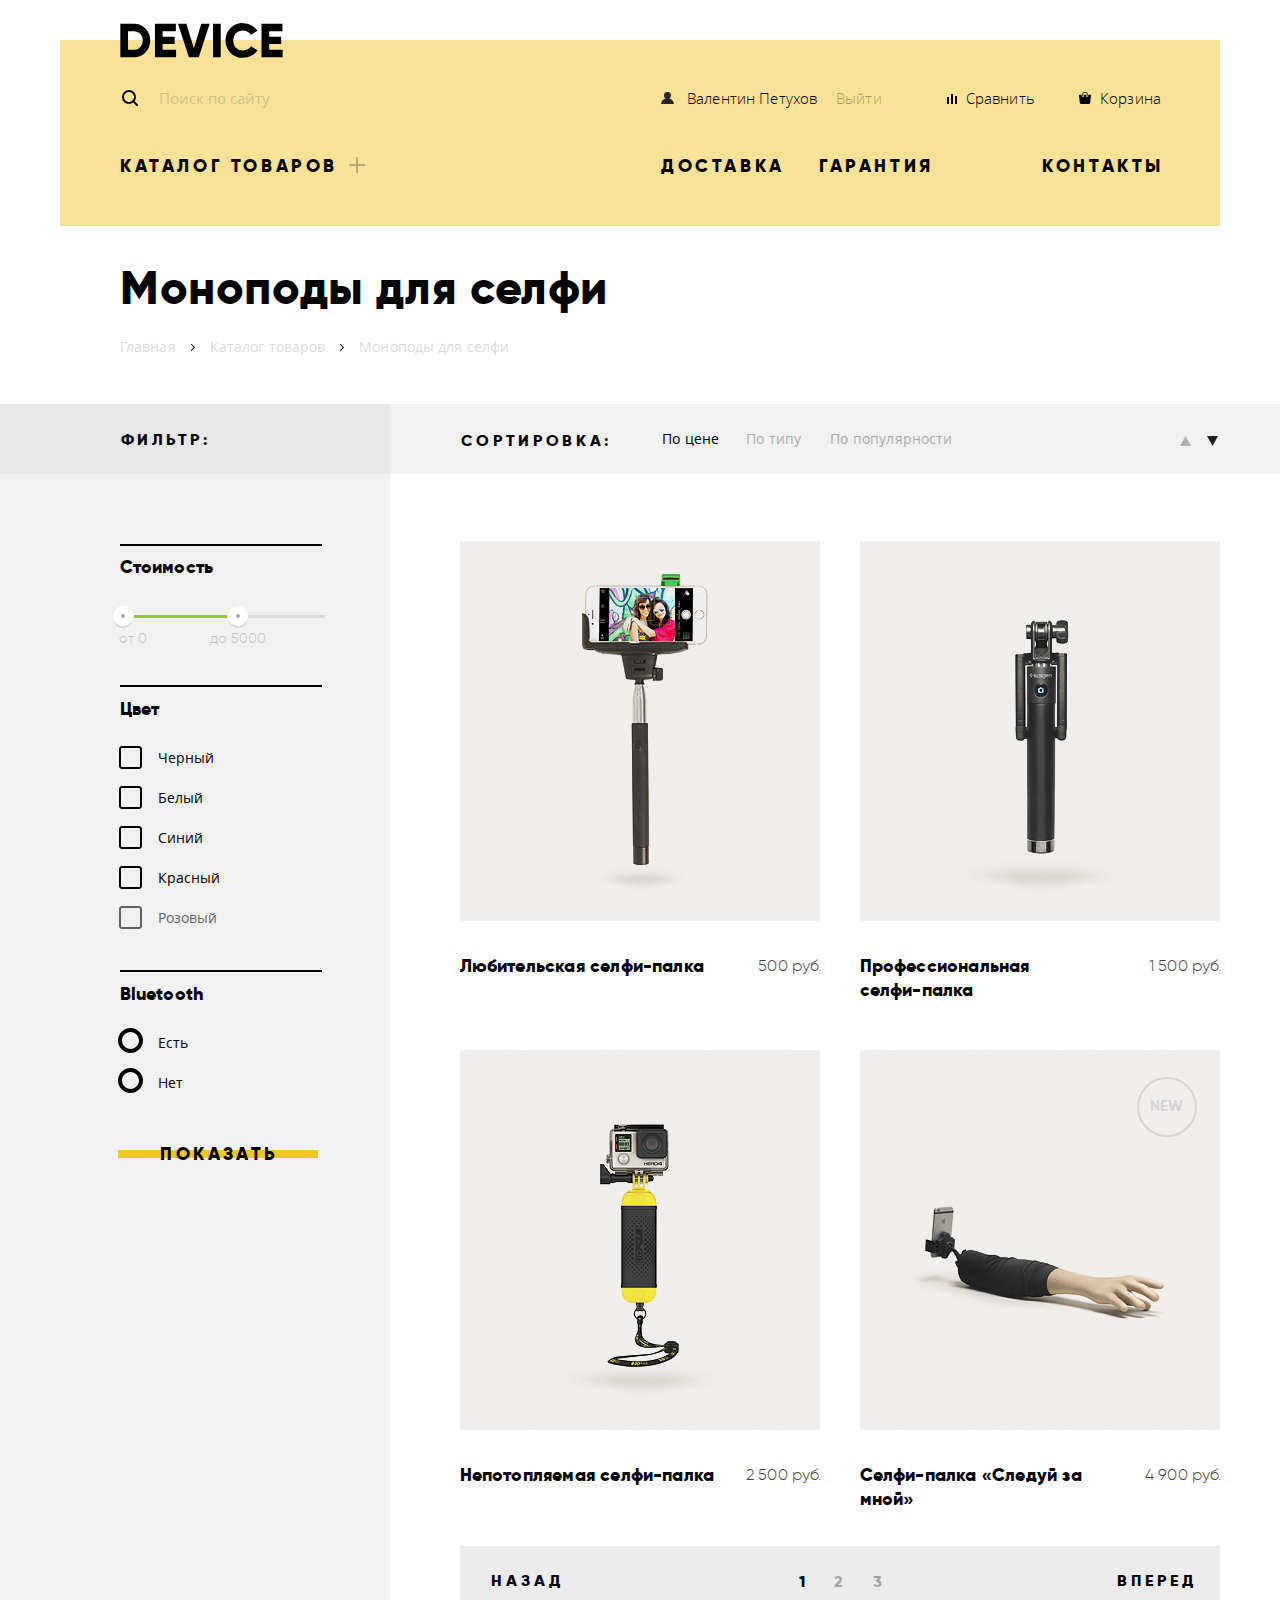
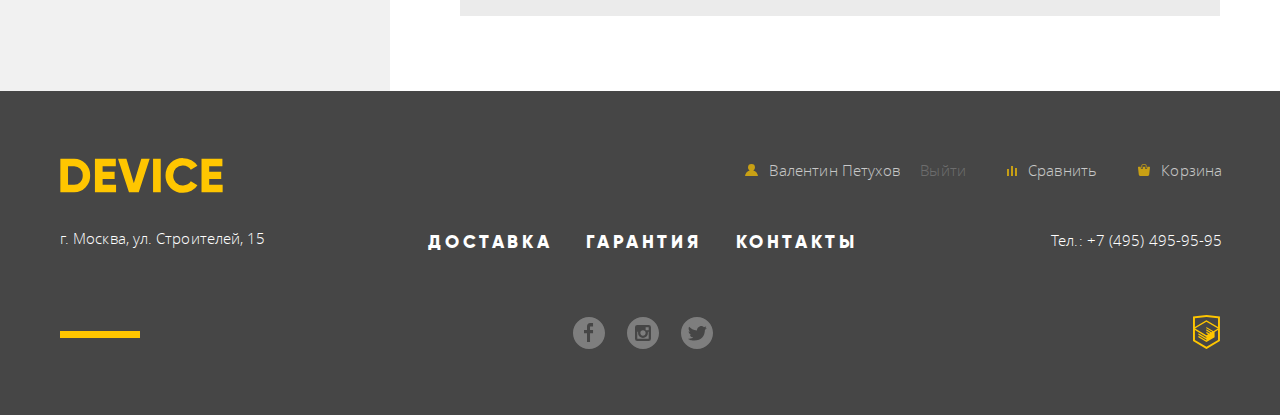
==== commit 361e039e: "бк" ====
--- a/catalog.html
+++ b/catalog.html
@@ -49,6 +49,7 @@
                     <li class="item_center item_center_contr"><a href="#">Умные часы</a></li>
                     <li class="item_right"><a href="#">Квадрокоптеры</a></li>
                   </ul>
+                </div>
               </li>
             </ul>
             <ul class="header_navigaton_bolt_literal">
@@ -186,7 +187,7 @@
                   </div>
                 </div>
                 <div class="stick_discription">
-                  <p><a href="pro_srick.html">Профессиональная селфи-палка</a></p><span>1 500 руб.</span>
+                  <p class="pro_stick"><a href="pro_srick.html">Профессиональная селфи-палка</a></p><span>1 500 руб.</span>
                 </div>
               </li>
               <li class="common_link">
@@ -242,7 +243,6 @@
           </div>
         </section>
       </div>
-  </div>
   </main>
   <footer>
     <div class="container footer_wrapper">
--- a/css/style.min.css
+++ b/css/style.min.css
@@ -1 +1 @@
-@font-face{font-family:gilroy;src:url(../fonts/gilroylight-webfont.woff2) format("woff2"),url(../fonts/gilroylight-webfont.woff) format("woff");font-weight:300;font-style:normal}@font-face{font-family:gilroy;src:url(../fonts/gilroyextrabold-webfont.woff2) format("woff2"),url(../fonts/gilroyextrabold-webfont.woff) format("woff");font-weight:400;font-style:normal}@font-face{font-family:open_sans;src:url(../fonts/opensans-light-webfont.woff2) format("woff2"),url(../fonts/opensans-light-webfont.woff) format("woff");font-weight:300;font-style:normal}@font-face{font-family:open_sans;src:url(../fonts/opensans-regular-webfont.woff2) format("woff2"),url(/..fonts/opensans-regular-webfont.woff) format("woff");font-weight:400;font-style:normal}body{background-color:#fff;font-family:gilroy,Arial,sans-serif;font-size:15px;font-weight:400;line-height:30px;letter-spacing:.15px;color:#000;min-width:1200px}.inner_page{min-width:1200px}a{text-decoration:none}.visually_hidden,.visually_hidden:not(:focus):not(:active),input[type=checkbox].visually-hidden,input[type=radio].visually-hidden{position:absolute;width:1px;height:1px;margin:-1px;border:0;padding:0;white-space:nowrap;-webkit-clip-path:inset(100%);clip-path:inset(100%);clip:rect(0 0 0 0);overflow:hidden}.container{width:1160px;margin:0 auto}.mail_header{margin:0}.header_logo{width:163px;height:35px;position:relative;top:-17px}.header_navigaton{background-color:#f8e296;color:#000;margin-top:40px;padding-right:59px;padding-left:60px;padding-bottom:142px}.inner_page .header_navigaton{padding-bottom:28px}.inner_page .search_form{left:29px;top:-3px}.inner_page .search_form::before{left:-27px;top:10px}.header_navigaton ul{list-style:none;padding:0}.inner_page .header_navigation_small_literal{margin-bottom:15px;margin-top:-3px}.header_navigation_small_literal{display:-webkit-box;display:-ms-flexbox;display:flex;-webkit-box-pack:justify;-ms-flex-pack:justify;justify-content:space-between;padding:0;margin:0;margin-bottom:32px;margin-top:-2px}.right_side_small{width:500px;display:-webkit-box;display:-ms-flexbox;display:flex;justify-content:space-between}.right_side_small_catalog{width:500px;display:-webkit-box;display:-ms-flexbox;display:flex;-webkit-box-pack:justify;-ms-flex-pack:justify;justify-content:space-between;letter-spacing:.15px}.inner_page .catalog_bolt_list{display:-webkit-box;display:-ms-flexbox;display:flex;-webkit-box-pack:justify;-ms-flex-pack:justify;justify-content:space-between}.inner_page .header_navigaton_bolt_literal{width:500px}.inner_page .garant{margin-right:74px}.inner_page .contact{margin-right:-3px}.right_side_small li:nth-child(3){margin-left:40px}.right_side_small_catalog li:last-child{margin-left:42px}.enter{margin-right:auto}.header_exit{margin-right:84px}.enter a{position:relative;left:26px}.enter a:focus::before,.enter a:hover::before{opacity:.6}.enter a:active::before{opacity:.3}.enter a::before{content:"";position:absolute;width:13px;height:12px;background-image:url(../img/svg-device/user.svg);left:-26px;top:4px}.cart{position:relative;margin-left:23px}.cart::before{position:absolute;content:"";width:12px;height:12px;background-image:url(../img/svg-device/cart.svg);left:-21px;top:4px}.cart:hover::before{opacity:.6}.cart:active::before{opacity:.3}.compare{position:relative}.compare::before{position:absolute;content:"";height:10px;width:10px;background-image:url(../img/svg-device/compare.svg);top:6px;left:-19px}.compare:focus::before,.compare:hover::before{opacity:.6}.compare:active::before{opacity:.3}.right_side_bolt{padding:0;margin-right:0;width:500px;display:-webkit-box;display:-ms-flexbox;display:flex;-webkit-box-pack:end;-ms-flex-pack:end;justify-content:space-between}.header_navigaton_bolt_literal{padding-right:0;display:-webkit-box;display:-ms-flexbox;display:flex;-webkit-box-pack:justify;-ms-flex-pack:justify;justify-content:space-between}.catalog_item{position:relative}.catalog_item::before{position:absolute;content:"";background-image:url(../img/svg-device/plus.svg);width:16px;height:16px;right:-27px;top:4px;opacity:.3}.inner_page .catalog_item:hover::before{display:none}.inner_page .catalog_item::before{right:-27px}.hidden_wrapper{display:none;position:absolute;top:13px}.hidden_index_wrapper{top:30px;left:-50px;padding-left:50px;background-color:#f8e296;height:157px;width:1100px}.hidden li{margin-right:29px}.hidden{width:555px;margin-top:53px;background-color:#f8e296}.hidden_index{display:flex;flex-direction:column;flex-wrap:wrap;align-items:flex-start;width:600px;height:130px;margin-top:26px;background-color:#f8e296}.item_left a{text-transform:none}.hidden_index .item_right{margin-bottom:60px}.catalog_item:focus .hidden_wrapper,.catalog_item:hover .hidden_wrapper{display:block;z-index:77}.inner_page .hidden_wrapper{position:absolute;width:1160px;left:-59px;top:20px;background-color:#f8e296;padding-left:60px;padding-bottom:60px;-webkit-box-sizing:border-box;box-sizing:border-box}.right_side_bolt_contacts{margin-left:auto;margin-right:-3px}.right_side_bolt li:nth-child(1){margin-right:35px}.search_form{position:relative;left:37px}.search_button{position:absolute;visibility:hidden;top:-15px;left:318px;background-color:transparent;border:2px solid #000;border-bottom:none;padding:16px 18px;font-family:open_sansregular,Arial,sans-serif}.inner_page .search_button{top:-13px}.search_button_field:active~.search_button,.search_button_field:focus~.search_button{visibility:visible}.inner_page .search_button_field[placeholder]{padding:10px}.search_button:focus,.search_button:hover{background-color:#000;color:#fff}.search_button:active{color:#4c4c4c}.search_small_litetal label{font-family:open_sans,Arial,sans-serif;opacity:.3;color:#000;font-weight:400;line-height:30px;letter-spacing:.15px;-webkit-box-sizing:border-box;box-sizing:border-box}.search_small_litetal input[placeholder]{padding:10px;padding-top:7px;padding-right:100px;padding-left:2px;margin-bottom:3px}.search_small_litetal input[placeholder]:hover{opacity:.6}.search_small_litetal input[placeholder]:focus{-webkit-box-shadow:0 2px;box-shadow:0 2px;outline:0;width:403px;opacity:1;-webkit-box-sizing:border-box;box-sizing:border-box}.search_small_litetal input{color:#000;font-family:open_sans,Arial,sans-serif;background-color:transparent;border:none;font-size:15px;opacity:.3;position:relative}.search_form::before{position:absolute;content:"";width:16px;height:16px;left:-34px;top:7px;background-image:url(../img/svg-device/search.svg)}.main_header img:focus,.main_header img:hover{opacity:.6}.main_header img:active{opacity:.3}.header_navigation_small_literal a:focus,.header_navigation_small_literal a:hover,.header_navigaton_bolt_literal a:focus,.header_navigaton_bolt_literal a:hover,.header_navigaton_catalog a:focus,.header_navigaton_catalog a:hover{opacity:.6}.header_navigation_small_literal a:active,.header_navigaton_bolt_literal a:active,.header_navigaton_catalog a:active{opacity:.3}.header_navigation_small_literal a{font-family:open_sans,Arial,sans-serif;font-size:15px;font-weight:300;line-height:30px;color:#000;letter-spacing:.15px}.header_navigaton_bolt_literal a,.header_navigaton_catalog a{font-family:gilroy,Arial,sans-serif;font-size:18px;font-weight:400;line-height:24px;text-transform:uppercase;letter-spacing:3.6px;color:#000}.slaider_radio_list{padding:0;list-style:none}.promo_description_img{width:560px}.promo_description_text{width:481px;position:relative;top:-123px}.promo_description_text::before{position:absolute}.promo_radio{visibility:hidden}.promo_description_item{display:-webkit-flex;display:-ms-flex;display:flex}.slaider_radio_list .promo_indicator{position:relative;-webkit-box-sizing:border-box;box-sizing:border-box}.promo_radio~label::before{position:absolute;content:"";width:10px;height:10px;left:904px;top:197px;border-radius:50%;border:1px solid #000;background-color:#fff;z-index:999;box-shadow:inset 0 0 0 2px #fff,inset 0 0 0 1px #000}.promo_radio:checked+label::before{position:absolute;content:"";width:10px;height:10px;border-radius:50%;background-color:#fff;box-shadow:inset 0 0 0 3px #fff,inset 0 0 0 4px #000}.promo_radio~.promo_1_indicator::before{left:983px;top:195px}.promo_radio~.promo_2_indicator::before{left:999px;top:195px}.promo_radio~.promo_3_indicator::before{left:1019px;top:195px}.promo_description{position:relative;list-style:none}.promo_description::after{position:absolute;content:"";background-color:#fff;width:100px;height:7px;top:-117px;left:598px}.slide_img{position:absolute;bottom:152px;left:90px}.slide_img2{top:-143px;left:116px}.slide_img3{top:-90px;left:30px}.slade_name{line-height:56px;color:#000;font-size:47px;font-weight:400;letter-spacing:.6px;padding:0}.promo_description_item1 .slade_description{width:483px;padding:0;letter-spacing:.15px}.promo_description_item1 .slider_characteristic{-webkit-box-pack:justify;-ms-flex-pack:justify;justify-content:space-between;width:472px}.promo_description_item2 .slade_description{letter-spacing:.17px;width:459px;margin-top:-28px}.promo_description_item3 .slade_name{width:507px;padding:0;letter-spacing:.73px}.promo_description_item1,.promo_description_item2,.promo_description_item3{position:fixed;left:-10000px}#promo_1:checked~.promo_description .promo_description_item1,#promo_2:checked~.promo_description .promo_description_item2,#promo_3:checked~.promo_description .promo_description_item3{position:static;margin-bottom:-79px}.slade_description{width:470px;margin:0;margin-top:-29px;padding:0;color:#464646;font-family:open_sans,Arial,sans-serif;font-size:15px;font-weight:300;line-height:30px;letter-spacing:.18px}.slide_number{position:absolute;top:-167px;right:48px;color:#fff;font-family:gilroy,Arial,sans-serif;font-size:179px;font-weight:400;line-height:179.2px;letter-spacing:.36px}.promo_description .detail{top:51px;left:18px;letter-spacing:3.8px}.promo_description .detail::after{left:-42px;width:220px}.slaider_table{margin-top:100px;border-spacing:0;width:430px;-webkit-box-sizing:border-box;box-sizing:border-box}.slaider_table tr{display:-webkit-box;display:-ms-flexbox;display:flex;-webkit-box-pack:justify;-ms-flex-pack:justify;justify-content:space-between}.slaider_table tr:first-child{color:#000;font-family:open_sansligh,Arial,sans-serif;font-size:36px;font-weight:300;line-height:48px;letter-spacing:.36px}.slaider_table tr:last-child{color:#464646;font-family:open_sans,Arial,sans-serif;font-size:13px;font-weight:400;line-height:20px;letter-spacing:.13px;text-align:left}.slider_characteristic{display:-webkit-box;display:-ms-flexbox;display:flex;-webkit-box-pack:start;-ms-flex-pack:start;justify-content:flex-start;color:#000;font-family:gilroy,Arial,sans-serif;font-size:36px;font-weight:300;line-height:48px;letter-spacing:.36px;margin-top:67px}.characteristic_item{display:-webkit-box;display:-ms-flexbox;display:flex;-ms-flex-direction:column;-webkit-box-orient:vertical;-webkit-box-direction:normal;flex-direction:column;padding-right:43px}.characteristic_item span{color:#464646;font-family:open_sans,Arial,sans-serif;font-size:13px;font-weight:400;line-height:20px;letter-spacing:.13px;margin-top:7px}.popular_list{margin:0;margin-bottom:130px;margin-top:34px;padding:0;display:-webkit-box;display:-ms-flexbox;display:flex;-webkit-box-pack:justify;-ms-flex-pack:justify;justify-content:space-between;list-style:none}.popular_name{width:160px}.popular_list a{display:block}.popular_list_img{background-color:#f8e296;width:160px;height:160px;margin-bottom:33px;display:flex;justify-content:center;align-items:center}.popular_list a:focus .popular_list_img,.popular_list a:hover .popular_list_img{background-color:#f0c52e}.popular_list a:active .popular_list_img{background-color:#f0c52e}.popular_list a:active svg{opacity:.3}.popular_name{display:-webkit-box;display:-ms-flexbox;display:flex;top:194px;left:1px;color:#000;font-family:gilroy,Arial,sans-serif;font-size:18px;font-weight:400;line-height:24px;letter-spacing:.2px}.popular_list_item1 .popular_name{width:130px;letter-spacing:.5px}.popular_list_item2 svg{transform:translateY(20px) translateX(1px)}.popular_list_item2 .popular_name{width:93px}.popular_list_item3 svg{transform:translateY(2px) translateX(5px)}.popular_list_item4 svg{transform:translateY(3px) translateX(4px)}.popular_list_item5 svg{transform:translateY(2px) translateX(4px)}.popular_list_item6 svg{transform:translateY(3px) translateX(1px)}.service{width:100%;min-width:1000px;background-color:#e5e5e5;margin-top:179px}.service_wrapper{position:relative;padding-left:0}.service label{position:absolute;letter-spacing:4.12px;display:inline-block;padding-right:260px;padding-left:18px;padding-top:9px;padding-bottom:9px;width:278px;-webkit-box-sizing:border-box;box-sizing:border-box}.service .detail{left:-24px}.service_indicator1{top:-18px}.service_indicator2{top:47px}.service_wrapper .service_indicator2{padding-left:25px;letter-spacing:3.6px;padding-right:0}.service_wrapper .service_indicator3{top:111px;right:-30px;padding-left:37px;letter-spacing:4px;padding-right:10px}.service .detail::after{width:160px;top:16px;left:0}.service_radio:checked+.detail::after{background-color:transparent;-webkit-transition-delay:-1s;-o-transition-delay:-1s;transition-delay:-1s}.service_radio:checked+label{background-color:#000;color:#f7e184}.service_description{position:relative;width:924px;left:251px;top:-22px;margin:0;margin-bottom:96px;list-style:none;padding-bottom:107px;padding-left:151px;-webkit-box-sizing:border-box;box-sizing:border-box}.service_description::before{position:absolute;content:"";width:7px;height:319px;background-color:#000;left:27px;top:-75px}.service_item_description1::after{position:absolute;content:"";background-image:url(../img/delivery.png);background-repeat:no-repeat;right:15px;top:10px;width:200px;height:200px}.service_item_description2::after{position:absolute;content:"";right:29px;top:-13px;width:200px;height:200px;background-image:url(../img/warranty.png);background-repeat:no-repeat}.service_item_description3::after{position:absolute;content:"";right:72px;top:-22px;width:200px;height:200px;background-image:url(../img/credit.png);background-repeat:no-repeat;background-position:74%}.service_item_description{position:fixed;left:-1000px}.service_item_description h3{color:#000;font-family:gilroy,Arial,sans-serif;font-size:47px;font-weight:400;line-height:48px;letter-spacing:.9px;margin-bottom:29px}.service_item_description p{width:450px;color:#464646;font-family:open_sans,Arial,sans-serif;font-size:15px;font-weight:300;line-height:30px;letter-spacing:.25px}.service_item_description2 p{width:440px;color:#464646;font-family:open_sans,Arial,sans-serif;font-size:15px;font-weight:300;line-height:30px;letter-spacing:.21px;padding:0}.service_item_description2 span{letter-spacing:.1px}.service_item_description3 p{letter-spacing:.29px;width:442px}.service_item_description3 span{letter-spacing:.19px}#service_radio1:checked~.service_description .service_item_description1,#service_radio2:checked~.service_description .service_item_description2,#service_radio3:checked~.service_description .service_item_description3{position:static}#service_radio2:checked~.service_indicator2{padding-left:30px}#service_radio3:checked~.service_indicator3{padding-left:42px}.partners{-webkit-box-sizing:border-box;box-sizing:border-box;margin-bottom:106px}.partners_list{list-style:none;display:-webkit-box;display:-ms-flexbox;display:flex;-webkit-box-pack:justify;-ms-flex-pack:justify;justify-content:space-between;padding:0;margin:0}.partners_list a{display:block;background-position:center;width:260px;height:100px;padding:0}.partners_link{position:relative}.partners_link img:last-child{position:absolute;top:0;left:0}.colorful_logo{display:none}.partners_link:hover .colorful_logo{display:block}.container .monopods{margin-bottom:22px;padding-left:60px;letter-spacing:.61px}.main_navigation_list{display:-webkit-box;display:-ms-flexbox;display:flex;justify-content:flex-start;padding:0;padding-left:60px;margin:0;margin-bottom:40px;font-family:open_sans,Arial,sans-serif;letter-spacing:.17px}.main_navigation_list_bread{margin-right:34px;letter-spacing:.1px;color:#dbdbdb}.main_navigation_list_bread:focus,.main_navigation_list_bread:hover{color:#989898}.main_navigation_list_bread:active{color:#000}.main_navigation_list_item{position:relative}.main_navigation_list_item::before{position:absolute;content:"";left:-19px;top:9px;width:4px;height:7px;background-image:url(../img/svg-device/nav-arrow.svg);opacity:1}.catalog_wrapper{position:relative;width:100%;display:flex}.width1{width:340px;margin-left:auto}.width2{width:500px;margin-right:auto;margin-top:-27px}.filter,.produrt{position:relative;flex-grow:1}.filter::before{display:block;position:absolute;top:15px;left:0;right:0;content:"";height:100%;z-index:-1;background-color:#dbdbdb;opacity:.4}.catalog_wrapper::after{position:absolute;content:"";top:5px;left:0;right:0;width:100%;height:70px;background-color:#dbdbdb;opacity:.4;z-index:-2000}.container_columns{display:-webkit-box;display:-ms-flexbox;display:flex;-webkit-box-pack:justify;-ms-flex-pack:justify;justify-content:space-between}.filter{margin-left:auto;margin-right:80px}#from,#till{position:relative;top:0;width:20px;height:22px;background-image:url(../img/svg-device/filter-button.svg);content:""}#till{left:18px;z-index:900}#till::before{position:absolute;content:"";width:93px;height:3px;background-color:#91c92f;left:-94px;top:9px;z-index:899}#till::after{position:absolute;content:"";width:77px;height:3px;background-color:#dbdbdb;left:20px;top:9px;z-index:879}#from{left:-7px}.from_button,.till_button{position:relative;top:16px;left:-25px;width:54px;height:12px;opacity:.2;color:#000;font-family:gilroy,Arial,sans-serif;font-size:14px;font-weight:300;line-height:24px}.from_button{margin-right:34px}.filter_title{margin-left:71px;margin-top:39px;z-index:1000;color:#000;font-family:gilroy,Arial,sans-serif;font-size:16px;font-weight:400;line-height:24px;text-transform:uppercase;letter-spacing:3.5px}input[type=range]{margin-top:50px}fieldset{border:transparent;width:270px;-webkit-box-sizing:border-box;box-sizing:border-box}.filter_options{padding-left:70px;margin-top:92px}.filter_checkbox{position:relative;cursor:pointer;padding-left:38px;letter-spacing:6px}.checkbox_condition+label::before{position:absolute;content:"";top:-2px;left:-1px;width:23px;height:23px;background-image:url(../img/svg-device/checkbox-off.svg)}.checkbox_condition:disabled+label{opacity:.6}.checkbox_condition:checked+label::before{position:absolute;content:"";top:-2px;left:-1px;width:25px;height:23px;background-image:url(../img/svg-device/checkbox-on.svg)}.checkbox_filter{margin:0;padding-left:0}.color{margin:0;margin-top:10px;padding:0;margin-bottom:17px}.filter legend{color:#000;font-family:gilroy,Arial,sans-serif;font-size:18px;font-weight:400;line-height:24px;letter-spacing:.18px;margin-bottom:17px;margin-top:0}.bluetooth{padding:0;margin-left:0;margin-bottom:40px}.filter_radio{position:relative;cursor:pointer;padding-left:38px}.filter_radio input[type=radio]+.checkbox_indicator{position:absolute;content:"";height:25px;width:25px;left:0;top:0;background-image:url(../img/svg-device/radio-off.svg)}.filter_radio input[type=radio]:checked+.checkbox_indicator::after{position:absolute;content:"";height:25px;width:25px;left:0;top:0;background-image:url(../img/svg-device/radio-on.svg)}.filter_options .detail{right:40px;top:-2px;padding:0;letter-spacing:3.4px;font-weight:400}.filter_options .detail::after{top:8px;left:13px;width:200px}.produrt{width:761px;margin-top:145px}.product_sort{display:flex;justify-content:space-between;width:761px;margin-left:-11px}.sort_direction{list-style:none;display:-webkit-flex;display:-ms-flex;display:flex;width:100px;justify-content:space-between;margin-top:-114px;margin-bottom:108px}.sort{display:-ms-flex;display:-webkit-box;display:-ms-flexbox;display:flex;list-style:none;padding:0;margin:0;margin-top:-114px;margin-bottom:97px;position:relative}.product_sort a{color:#000;opacity:.3}.sort_popular{margin-left:2px}.product_sort a:focus,.product_sort a:hover{opacity:.6}.sort a:active{opacity:1}.sort_direction_up a{position:relative;color:transparent}.sort_direction_up a::after{position:absolute;content:"";top:0;left:60px;width:11px;height:10px;background-image:url(../img/svg-device/icon-up-dir.svg)}.sort_direction_down a{position:relative;color:transparent}.sort_direction_down a::after{position:absolute;content:"";left:21px;top:0;width:11px;height:10px;background-image:url(../img/svg-device/icon-down-dir.svg)}.sort .sort_title{color:#000;font-family:gilroy,Arial,sans-serif;font-size:16px;font-weight:400;line-height:24px;text-transform:uppercase;letter-spacing:3.7px;margin-top:-1px;margin-left:2px;margin-right:50px}.pages_numbers .active,.product_sort .active{opacity:1}.sort li{color:#000;font-family:open_sans,Arial,sans-serif;font-size:14px;font-weight:400;line-height:18px;margin-right:27px}.product_items{display:-webkit-box;display:-ms-flexbox;display:flex;-webkit-box-pack:justify;-ms-flex-pack:justify;justify-content:space-between;-ms-flex-wrap:wrap;flex-wrap:wrap;width:760px;margin:0;margin-left:-8px;padding:0}.product_items li{position:relative;margin-bottom:12px}.product_items p:first-child{margin-top:0}.company_description{background-color:#fff}.company_description_container{display:-webkit-box;display:-ms-flexbox;display:flex;-webkit-box-pack:justify;-ms-flex-pack:justify;justify-content:space-between;margin-bottom:87px}.company_description_container h2{padding:0;margin-bottom:42px}.about{padding:0;width:462px}.about h2{position:relative}.about h2::before{position:absolute;content:"";left:0;top:-52px;width:80px;height:7px;background-color:#000}.about .first_paragraph{font-family:"open_sans"Arial,sans-serif;font-weight:300;margin-bottom:30px;padding:0;white-space:normal;word-spacing:normal;letter-spacing:.18px}.about .second_paragraph{width:462px;margin:0;margin-bottom:37px;font-family:"open_sans"Arial,sans-serif;font-weight:300;line-height:30px;padding:0;white-space:pre;position:relative}.contacts{width:560px;padding:0}.contacts h2{position:relative}.contacts h2::before{position:absolute;content:"";left:0;top:-52px;width:80px;height:7px;background-color:#000}.contacts p{margin-bottom:40px}.company_description h2{color:#000;font-family:gilroy,Arial,sans-serif;font-size:47px;font-weight:400;line-height:48px;letter-spacing:.21px}.map .map_picture{margin-bottom:65px}.company_description p{color:#464646;font-family:open_sans,Arial,sans-serif;font-size:15px;font-weight:300;line-height:30px}.transport_company{color:#000;font-size:16px;font-weight:400;line-height:40px;padding:0;margin:0;margin-bottom:60px;list-style:none}.transport_company li{position:relative;left:36px;bottom:2px}.transport_company li::before{position:absolute;left:-34px;top:17px;content:"";border-radius:50%;border:1px solid #e5e5e5;height:5px;width:5px}.yellow{font-family:gilroy,Arial,sans-serif;font-size:18px;font-weight:400;line-height:24px;text-transform:uppercase;width:178px}.yellow a{color:#000}.detail{position:relative;z-index:60;width:230px;color:#000;font-size:18px;font-weight:400;line-height:24px;text-transform:uppercase;letter-spacing:2.15px;margin-left:25px;letter-spacing:3.5px}.detail::after{position:absolute;content:"";width:260px;height:8px;background-color:#f0c52e;top:5px;left:-25px;z-index:-59}.yellow a:active{opacity:.3}.write_us{position:relative;z-index:60;width:220px;color:#000;font-size:18px;font-weight:400;line-height:24px;text-transform:uppercase;letter-spacing:2.15px;margin-left:21px;letter-spacing:3.6px}.write_us::after{position:absolute;content:"";width:238px;height:8px;background-color:#f0c52e;top:5px;left:-19px;z-index:-59}.detail:focus::after,.detail:hover::after,.write_us:focus::after,.write_us:hover::after{-webkit-transform:scaleY(4);-ms-transform:scaleY(4);transform:scaleY(4);-webkit-transition-duration:.4s;-o-transition-duration:.4s;transition-duration:.4s}.detail:active a,.write_us:active a{opacity:.3}footer{background-color:#464646;background-repeat:repeat-y;height:100%;color:#fff;padding-bottom:40px}footer a{color:#fff}footer p{color:#fff;font-family:open_sans,Arial,sans-serif;font-size:15px;font-weight:300;line-height:30px}.navigation_items{display:-webkit-box;display:-ms-flexbox;display:flex;width:429px;-webkit-box-pack:justify;-ms-flex-pack:justify;justify-content:space-between;margin-top:135px}.inner_page .navigation_items{margin-top:137px}.social{display:-webkit-box;display:-ms-flexbox;display:flex;-webkit-box-pack:justify;-ms-flex-pack:justify;justify-content:space-between;width:140px;margin-top:43px}.footer_navigation{display:-webkit-box;display:-ms-flexbox;display:flex;-webkit-box-orient:vertical;-webkit-box-direction:normal;-ms-flex-direction:column;flex-direction:column;-webkit-box-pack:justify;-ms-flex-pack:justify;justify-content:space-between;-webkit-box-align:end;-ms-flex-align:end;align-items:flex-end;height:262px}.footer_navigation p{letter-spacing:.09px;margin-right:14px}.footer_navigation .phone{margin-top:19px;margin-right:12px}.footer_navigation_small_literal li svg{fill:#ffc600;margin-right:7px}.footer_navigation_small_literal{display:-webkit-box;display:-ms-flexbox;display:flex;-webkit-box-pack:justify;-ms-flex-pack:justify;justify-content:space-between;width:338px;margin-top:63px;margin-left:2px}.inner_page .footer_navigation{width:377px}.inner_page .catalog_footer{width:351px}.footer_navigation_small_literal li:last-child{margin-right:12px}.social_nav{display:-webkit-box;display:-ms-flexbox;display:flex;-webkit-box-orient:vertical;-webkit-box-direction:normal;-ms-flex-direction:column;flex-direction:column;-webkit-box-align:center;-ms-flex-align:center;align-items:center;margin-left:123px}.navigation_items a{font-family:gilroy,Arial,sans-serif;font-size:18px;font-weight:400;line-height:24px;text-transform:uppercase;letter-spacing:3.6px}.navigation_items a:focus,.navigation_items a:hover{opacity:.6}.footer_navigation_small_literal a:active,.navigation_items a:active{opacity:.3}.social{text-align:center}.social a{opacity:.3}.social a:focus,.social a:hover{opacity:.6}.social a:active{opacity:.1}.footer_navigation_small_literal,.navigation_items,.social{list-style:none}.footer_wrapper{display:-webkit-box;display:-ms-flexbox;display:flex;-webkit-box-pack:justify;-ms-flex-pack:justify;justify-content:space-between}.developer{margin-top:40px;margin-right:3px;margin-bottom:-1px}.developer svg{margin-right:11px;margin-bottom:-3px}.developer .academy_pic{margin-bottom:-5px}.developer:focus,.developer:hover{opacity:.6}.developer:active{opacity:.3}.yellow_logo{color:#ffc600;margin-top:66px}.yellow_logo p{position:relative;white-space:nowrap;margin-top:19px;letter-spacing:.08px}.yellow_logo p::after{position:absolute;content:"";width:80px;height:7px;left:0;bottom:-85px;background-color:#ffc600}.yellow_logo svg{fill:#ffc600}.yellow_logo svg:focus,.yellow_logo svg:hover{opacity:.6}.yellow_logo svg:active{opacity:.3}.footer_navigation_small_literal{color:#fff;font-family:open_sans,Arial,sans-serif;font-size:15px;font-weight:300;line-height:30px;letter-spacing:.15px}.catalog_footer{position:relative;width:400px}.catalog_footer li{margin-right:0;padding-left:0}.catalog_footer_wraper .person_log{left:-98px;position:absolute;display:block}.catalog_footer_wraper{display:flex;justify-content:space-between}.exit{opacity:.3;margin-left:-4px}.footer_navigation_small_literal a:link{opacity:.7}.footer_navigation_small_literal a:focus,.footer_navigation_small_literal a:hover{opacity:1}.footer_navigation_small_literal a:active{opacity:.3}.hidden a{color:#000;font-family:open_sans,Arial,sans-serif;font-size:15px;font-weight:400;line-height:36px;letter-spacing:.15px;text-transform:none}main h2{color:#000;font-size:47px;font-weight:400;line-height:48px;letter-spacing:.17px}.main_navigation ul{list-style:none}.main_navigation{color:#000;font-family:open_sans,Arial,sans-serif;font-size:14px;font-weight:400;line-height:24px;letter-spacing:.14px}.inner_page footer{padding-top:1px}.filter{margin-top:-10px}.filter_options button{color:#000;font-family:gilroy,Arial,sans-serif;font-size:18px;font-weight:400;text-transform:uppercase;letter-spacing:2.15px;background-color:transparent;border:none}.catalog_line{margin-right:68px;left:0;display:block;height:2px;border:0;background:#000;margin-top:47px;margin-bottom:9px}.line_bluetooth{margin-top:32px;margin-bottom:-7px}.checkbox_indicator{margin-top:-5px;margin-left:-2px}.checkbox_filter{list-style:none}.checkbox_filter li:disabled{color:#a6a6a6}.checkbox_filter label{color:#000;font-family:open_sans,Arial,sans-serif;font-size:14px;font-weight:400;line-height:40px;letter-spacing:.1px}.worth{color:#000;font-family:gilroy,Arial,sans-serif;font-size:18px;font-weight:400;line-height:24px;letter-spacing:.18px;margin-bottom:27px;margin-top:0}.product_items{list-style:none;margin-top:-7px}.stick_discription span{padding-left:15px}.stick_discription a{color:#000;cursor:pointer}.product_items img{background-color:#eee}.common_link p{margin-top:0}.common_link .new{position:absolute;display:flex;justify-content:center;align-items:center;width:56px;height:56px;border:2px solid #000;opacity:.1;border-radius:50%;top:27px;left:275px;color:#000;font-family:gilroy,Arial,sans-serif;font-size:15px;font-weight:400;line-height:24px;text-transform:uppercase;letter-spacing:.25px}.new_fix{margin-top:0}.common_link:hover .product_buttons_wrapper{z-index:800;opacity:1.9}.product_items :hover img{opacity:.6}.product_buttons_wrapper{position:absolute;z-index:-200;margin:auto;top:180px;left:0;right:4px}.product_items img:hover .product_buttons_wrapper{display:block}.hidden_product_buttons{display:-ms-flex;display:-webkit-box;display:-ms-flexbox;display:flex;-webkit-box-orient:vertical;-webkit-box-direction:normal;-ms-flex-direction:column;flex-direction:column;-webkit-box-align:center;-ms-flex-align:center;align-items:center}.hidden_product_buttons .cart_button{display:block;border:none;text-align:center;letter-spacing:3.19px;margin:0;margin-bottom:12px;padding:0}.cart_button:focus{outline:0}.cart_button:active{color:#a88a20}.hidden_product_buttons .detail::after{width:200px;left:18px;top:7px}.comparison{background-color:transparent;border:none;cursor:pointer;opacity:.5;color:#000;font-size:13px;font-weight:400;line-height:36px;letter-spacing:.13px;text-align:center;font-family:open_sans,Arial,sans-serif}.comparison:focus,.comparison:hover{opacity:1;outline:0}.comparison:active{opacity:.2}.stick_discription{display:-webkit-box;display:-ms-flexbox;display:flex;-webkit-box-sizing:border-box;box-sizing:border-box;-webkit-box-pack:justify;-ms-flex-pack:justify;justify-content:space-between;width:360px;margin-top:27px;margin-bottom:18px;word-break:keep-all}.product_items p{color:#000;font-family:gilroy,Arial,sans-serif;font-size:18px;font-weight:400;line-height:24px;letter-spacing:.19px;margin-left:-2px}.product_items span{color:#464646;white-space:nowrap;font-family:gilroy,Arial,sans-serif;font-size:16px;font-weight:300;line-height:24px;letter-spacing:.16px}.catalog_pages{width:760px;display:-webkit-box;display:-ms-flexbox;display:flex;-webkit-box-pack:justify;-ms-flex-pack:justify;justify-content:space-between;-webkit-box-align:center;-ms-flex-align:center;align-items:center;background-color:#ebebeb;margin-top:-13px;margin-bottom:75px;margin-left:-10px;-webkit-box-sizing:border-box;box-sizing:border-box}.catalog_pages>a{display:-webkit-box;display:-ms-flexbox;display:flex;-webkit-box-pack:center;-ms-flex-pack:center;justify-content:center;-webkit-box-align:center;-ms-flex-align:center;align-items:center;width:126px;color:#000;font-family:gilroy,Arial,sans-serif;font-size:16px;font-weight:400;line-height:24px;text-transform:uppercase;letter-spacing:4px;padding:23px 0 23px 5px}.catalog_pages>a:active{background-color:#d8d8d8;color:#979797}.catalog_pages>a:focus,.catalog_pages>a:hover{background-color:#d8d8d8}.pages_numbers{list-style:none;display:-webkit-box;display:-ms-flexbox;display:flex;-webkit-box-pack:justify;-ms-flex-pack:justify;justify-content:space-between;width:86px;padding:0;margin:0}.pages_numbers a{display:block;margin-top:2px;margin-left:2px;color:#000;font-family:gilroy,Arial,sans-serif;font-size:16px;font-weight:400;line-height:24px;text-transform:uppercase;opacity:.3;color:#000}.pages_numbers a:focus,.pages_numbers a:hover{opacity:.6;color:#000}.pages_numbers a:active{opacity:1}.footer_navigation_small_literal span{opacity:.3}.header_navigation_small_literal span{opacity:.3}.modal{visibility:hidden;margin:0 auto;width:960px;padding:22px 22px 92px 100px;-webkit-box-shadow:0 10px 20px rgba(4,6,6,.2);box-shadow:0 10px 20px rgba(4,6,6,.2)}@keyframes identifier{0%{transform:translateY(-2000px)}70%{transform:translateY(30px)}100%{transform:translateY(0)}}.modal_show{visibility:visible;animation-name:identifier;animation-duration:1s}.modal_login{position:fixed;left:50%;top:50%;margin-top:-277px;margin-left:-480px;width:960px;min-height:554px;z-index:1000;background:#fff;box-sizing:border-box}.modal_login_form{display:-webkit-box;display:-ms-flexbox;display:flex;-webkit-box-orient:vertical;-webkit-box-direction:normal;-ms-flex-direction:column;flex-direction:column}.user_wrapper{display:-webkit-box;display:-ms-flexbox;display:flex;width:762px;-ms-flex-wrap:wrap;flex-wrap:wrap}.user_wrapper p{display:-webkit-box;display:-ms-flexbox;display:flex;-webkit-box-orient:vertical;-webkit-box-direction:normal;-ms-flex-direction:column;flex-direction:column}.user_wrapper p:first-child{margin-right:40px}.user_wrapper input{width:360px;-webkit-box-sizing:border-box;box-sizing:border-box;padding-top:15px;padding-left:20px;padding-bottom:18px;background-color:#e5e5e5;opacity:.5;border:none;font-family:open_sans,Arial,sans-serif}.user_wrapper textarea{width:740px;padding-top:15px;padding-left:20px;padding-bottom:18px;background-color:#e5e5e5;opacity:.5;border:none;font-family:open_sans,Arial,sans-serif;margin-right:0}.user_wrapper input:hover,.user_wrapper textarea:hover{opacity:.8}.user_wrapper input:focus,.user_wrapper textarea:focus{outline:0;background-color:transparent;-webkit-box-shadow:inset 0 0 0 3px #f0c52e;box-shadow:inset 0 0 0 3px #f0c52e}.user_wrapper input:invalid{background-color:#edb5b5;opacity:.5;border:none;-webkit-box-shadow:none;box-shadow:none}.modal_close{position:relative;border:none;background:url(../img/svg-device/modal-close.svg);width:55px;height:55px;opacity:.5;border-radius:50%;-ms-flex-item-align:end;align-self:flex-end}.modal_close:focus,.modal_close:hover{opacity:1}.modal_close:active{opacity:.6}.line_button{border:none;background-color:transparent;position:relative;left:16px;width:130px;color:#000;font-size:18px;font-weight:400;line-height:24px;text-transform:uppercase;letter-spacing:2.15px;margin-top:47px}.line_button::after{content:"";position:absolute;left:-18px;top:8px;z-index:-6;width:160px;height:8px;background-color:#f0c52e}.line_button:focus::after,.line_button:hover::after{-webkit-transform:scaleY(4);-ms-transform:scaleY(4);transform:scaleY(4);-webkit-transition-duration:.4s;-o-transition-duration:.4s;transition-duration:.4s}.line_button:active{color:#f7e184;outline:0}.line_button:active::after{padding-left:136px;background-color:#000;-webkit-transition:.4s;-o-transition:.4s;transition:.4s}.modal_map{position:fixed;top:50%;left:50%;margin-top:-279px;margin-left:-460px;width:960px;height:559px;z-index:10000;padding:0;-webkit-box-shadow:0 10px 20px rgba(4,6,6,.2);box-shadow:0 10px 20px rgba(4,6,6,.2)}.modal_map iframe{border:none}.modal_map .modal_close{position:absolute;top:30px;left:860px}
+@font-face{font-family:gilroy;src:url(../fonts/gilroylight-webfont.woff2) format("woff2"),url(../fonts/gilroylight-webfont.woff) format("woff");font-weight:300;font-style:normal}@font-face{font-family:gilroy;src:url(../fonts/gilroyextrabold-webfont.woff2) format("woff2"),url(../fonts/gilroyextrabold-webfont.woff) format("woff");font-weight:800;font-style:normal}@font-face{font-family:open_sans;src:url(../fonts/opensans-light-webfont.woff2) format("woff2"),url(../fonts/opensans-light-webfont.woff) format("woff");font-weight:300;font-style:normal}@font-face{font-family:open_sans;src:url(../fonts/opensans-regular-webfont.woff2) format("woff2"),url(/..fonts/opensans-regular-webfont.woff) format("woff");font-weight:400;font-style:normal}body{background-color:#fff;font-family:gilroy,Arial,sans-serif;font-size:15px;font-weight:800;line-height:30px;letter-spacing:.15px;color:#000;min-width:1200px}.inner_page{min-width:1200px}a{text-decoration:none}.visually_hidden,.visually_hidden:not(:focus):not(:active),input[type=checkbox].visually-hidden,input[type=radio].visually-hidden{position:absolute;width:1px;height:1px;margin:-1px;border:0;padding:0;white-space:nowrap;-webkit-clip-path:inset(100%);clip-path:inset(100%);clip:rect(0 0 0 0);overflow:hidden}.container{width:1160px;margin:0 auto}.mail_header{margin:0}.header_logo{width:163px;height:35px;position:relative;top:-17px}.header_navigaton{background-color:#f8e296;color:#000;margin-top:40px;padding-right:59px;padding-left:60px;padding-bottom:142px}.inner_page .header_navigaton{padding-bottom:28px}.inner_page .search_form{left:29px;top:-3px}.inner_page .search_form::before{left:-27px;top:10px}.header_navigaton ul{list-style:none;padding:0}.inner_page .header_navigation_small_literal{margin-bottom:15px;margin-top:-3px}.header_navigation_small_literal{display:-webkit-box;display:-ms-flexbox;display:flex;-webkit-box-pack:justify;-ms-flex-pack:justify;justify-content:space-between;padding:0;margin:0;margin-bottom:32px;margin-top:-2px}.right_side_small{width:500px;display:-webkit-box;display:-ms-flexbox;display:flex;justify-content:space-between}.right_side_small_catalog{width:500px;display:-webkit-box;display:-ms-flexbox;display:flex;-webkit-box-pack:justify;-ms-flex-pack:justify;justify-content:space-between;letter-spacing:.15px}.inner_page .catalog_bolt_list{display:-webkit-box;display:-ms-flexbox;display:flex;-webkit-box-pack:justify;-ms-flex-pack:justify;justify-content:space-between}.inner_page .header_navigaton_bolt_literal{width:500px}.inner_page .garant{margin-right:74px}.inner_page .contact{margin-right:-3px}.right_side_small li:nth-child(3){margin-left:40px}.right_side_small_catalog li:last-child{margin-left:42px}.enter{margin-right:auto}.header_exit{margin-right:84px}.enter a{position:relative;left:26px}.enter a:focus::before,.enter a:hover::before{opacity:.6}.enter a:active::before{opacity:.3}.enter a::before{content:"";position:absolute;width:13px;height:12px;background-image:url(../img/svg-device/user.svg);left:-26px;top:4px}.cart{position:relative;margin-left:23px}.cart::before{position:absolute;content:"";width:12px;height:12px;background-image:url(../img/svg-device/cart.svg);left:-21px;top:4px}.cart:hover::before{opacity:.6}.cart:active::before{opacity:.3}.compare{position:relative}.compare::before{position:absolute;content:"";height:10px;width:10px;background-image:url(../img/svg-device/compare.svg);top:6px;left:-19px}.compare:focus::before,.compare:hover::before{opacity:.6}.compare:active::before{opacity:.3}.right_side_bolt{padding:0;margin-right:0;width:500px;display:-webkit-box;display:-ms-flexbox;display:flex;-webkit-box-pack:end;-ms-flex-pack:end;justify-content:space-between}.header_navigaton_bolt_literal{padding-right:0;display:-webkit-box;display:-ms-flexbox;display:flex;-webkit-box-pack:justify;-ms-flex-pack:justify;justify-content:space-between}.catalog_item{position:relative}.catalog_item::before{position:absolute;content:"";background-image:url(../img/svg-device/plus.svg);width:16px;height:16px;right:-27px;top:4px;opacity:.3}.inner_page .catalog_item:hover::before{display:none}.inner_page .catalog_item::before{right:-27px}.hidden_wrapper{display:none;position:absolute;top:13px}.hidden_index_wrapper{top:30px;left:-50px;padding-left:50px;background-color:#f8e296;height:157px;width:1100px}.hidden li{margin-right:29px}.hidden{width:555px;margin-top:53px;background-color:#f8e296}.hidden_index{display:flex;flex-direction:column;flex-wrap:wrap;align-items:flex-start;width:600px;height:130px;margin-top:26px;background-color:#f8e296}.item_left a{text-transform:none}.hidden_index .item_right{margin-bottom:60px}.catalog_item:focus .hidden_wrapper,.catalog_item:hover .hidden_wrapper{display:block;z-index:77}.inner_page .hidden_wrapper{position:absolute;width:1160px;left:-59px;top:20px;background-color:#f8e296;padding-left:60px;padding-bottom:60px;-webkit-box-sizing:border-box;box-sizing:border-box}.right_side_bolt_contacts{margin-left:auto;margin-right:-3px}.right_side_bolt li:nth-child(1){margin-right:35px}.search_form{position:relative;left:37px}.search_button{position:absolute;visibility:hidden;top:-15px;left:318px;background-color:transparent;border:2px solid #000;border-bottom:none;padding:16px 18px;font-family:open_sansregular,Arial,sans-serif}.inner_page .search_button{top:-13px}.search_button_field:active~.search_button,.search_button_field:focus~.search_button{visibility:visible}.inner_page .search_button_field[placeholder]{padding:10px}.search_button:focus,.search_button:hover{background-color:#000;color:#fff}.search_button:active{color:#4c4c4c}.search_small_litetal label{font-family:open_sans,Arial,sans-serif;opacity:.3;color:#000;font-weight:400;line-height:30px;letter-spacing:.15px;-webkit-box-sizing:border-box;box-sizing:border-box}.search_small_litetal input[placeholder]{padding:10px;padding-top:7px;padding-right:100px;padding-left:2px;margin-bottom:3px}.search_small_litetal input[placeholder]:hover{opacity:.6}.search_small_litetal input[placeholder]:focus{-webkit-box-shadow:0 2px;box-shadow:0 2px;outline:0;width:403px;opacity:1;-webkit-box-sizing:border-box;box-sizing:border-box}.search_small_litetal input{color:#000;font-family:open_sans,Arial,sans-serif;background-color:transparent;border:none;font-size:15px;opacity:.3;position:relative}.search_form::before{position:absolute;content:"";width:16px;height:16px;left:-34px;top:7px;background-image:url(../img/svg-device/search.svg)}.main_header img:focus,.main_header img:hover{opacity:.6}.main_header img:active{opacity:.3}.header_navigation_small_literal a:focus,.header_navigation_small_literal a:hover,.header_navigaton_bolt_literal a:focus,.header_navigaton_bolt_literal a:hover,.header_navigaton_catalog a:focus,.header_navigaton_catalog a:hover{opacity:.6}.header_navigation_small_literal a:active,.header_navigaton_bolt_literal a:active,.header_navigaton_catalog a:active{opacity:.3}.header_navigation_small_literal a{font-family:open_sans,Arial,sans-serif;font-size:15px;font-weight:300;line-height:30px;color:#000;letter-spacing:.15px}.header_navigaton_bolt_literal a,.header_navigaton_catalog a{font-family:gilroy,Arial,sans-serif;font-size:18px;font-weight:800;line-height:24px;text-transform:uppercase;letter-spacing:3.6px;color:#000}.slaider_radio_list{padding:0;list-style:none}.promo_description_img{width:560px}.promo_description_text{width:481px;position:relative;top:-123px}.promo_description_text::before{position:absolute}.promo_radio{visibility:hidden}.promo_description_item{display:-webkit-flex;display:-ms-flex;display:flex}.slaider_radio_list .promo_indicator{position:relative;-webkit-box-sizing:border-box;box-sizing:border-box}.promo_radio~label::before{position:absolute;content:"";width:10px;height:10px;left:904px;top:197px;border-radius:50%;border:1px solid #000;background-color:#fff;z-index:999;box-shadow:inset 0 0 0 2px #fff,inset 0 0 0 1px #000}.promo_radio:checked+label::before{position:absolute;content:"";width:10px;height:10px;border-radius:50%;background-color:#fff;box-shadow:inset 0 0 0 3px #fff,inset 0 0 0 4px #000}.promo_radio~.promo_1_indicator::before{left:983px;top:195px}.promo_radio~.promo_2_indicator::before{left:999px;top:195px}.promo_radio~.promo_3_indicator::before{left:1019px;top:195px}.promo_description{position:relative;list-style:none}.promo_description::after{position:absolute;content:"";background-color:#fff;width:100px;height:7px;top:-117px;left:598px}.slide_img{position:absolute;bottom:152px;left:90px}.slide_img2{top:-143px;left:116px}.slide_img3{top:-90px;left:30px}.slade_name{line-height:56px;color:#000;font-family:gilroy,Arial,sans-serif;font-size:47px;font-weight:800;letter-spacing:.6px;padding:0}.promo_description_item1 .slade_description{width:483px;padding:0;letter-spacing:.15px}.promo_description_item1 .slider_characteristic{-webkit-box-pack:justify;-ms-flex-pack:justify;justify-content:space-between;width:472px}.promo_description_item2 .slade_description{letter-spacing:.17px;width:459px;margin-top:-28px}.promo_description_item3 .slade_name{width:507px;padding:0;letter-spacing:.73px}.promo_description_item1,.promo_description_item2,.promo_description_item3{position:fixed;left:-10000px}#promo_1:checked~.promo_description .promo_description_item1,#promo_2:checked~.promo_description .promo_description_item2,#promo_3:checked~.promo_description .promo_description_item3{position:static;margin-bottom:-79px}.slade_description{width:470px;margin:0;margin-top:-29px;padding:0;color:#464646;font-family:open_sans,Arial,sans-serif;font-size:15px;font-weight:300;line-height:30px;letter-spacing:.18px}.slide_number{position:absolute;top:-167px;right:48px;color:#fff;font-family:gilroy,Arial,sans-serif;font-size:179px;font-weight:800;line-height:179.2px;letter-spacing:.36px}.promo_description .detail{top:51px;left:18px;letter-spacing:3.8px;font-weight:800}.promo_description .detail::after{left:-42px;width:220px}.slaider_table{margin-top:100px;border-spacing:0;width:430px;-webkit-box-sizing:border-box;box-sizing:border-box}.slaider_table tr{display:-webkit-box;display:-ms-flexbox;display:flex;-webkit-box-pack:justify;-ms-flex-pack:justify;justify-content:space-between}.slaider_table tr:first-child{color:#000;font-family:open_sansligh,Arial,sans-serif;font-size:36px;font-weight:300;line-height:48px;letter-spacing:.36px}.slaider_table tr:last-child{color:#464646;font-family:open_sans,Arial,sans-serif;font-size:13px;font-weight:400;line-height:20px;letter-spacing:.13px;text-align:left}.slider_characteristic{display:-webkit-box;display:-ms-flexbox;display:flex;-webkit-box-pack:start;-ms-flex-pack:start;justify-content:flex-start;color:#000;font-family:gilroy,Arial,sans-serif;font-size:36px;font-weight:300;line-height:48px;letter-spacing:.36px;margin-top:67px}.characteristic_item{display:-webkit-box;display:-ms-flexbox;display:flex;-ms-flex-direction:column;-webkit-box-orient:vertical;-webkit-box-direction:normal;flex-direction:column;padding-right:43px}.characteristic_item span{color:#464646;font-family:open_sans,Arial,sans-serif;font-size:13px;font-weight:400;line-height:20px;letter-spacing:.13px;margin-top:7px}.popular_list{margin:0;margin-bottom:130px;margin-top:34px;padding:0;display:-webkit-box;display:-ms-flexbox;display:flex;-webkit-box-pack:justify;-ms-flex-pack:justify;justify-content:space-between;list-style:none}.popular_name{width:160px}.popular_list a{display:block}.popular_list_img{background-color:#f8e296;width:160px;height:160px;margin-bottom:33px;display:flex;justify-content:center;align-items:center}.popular_list a:focus .popular_list_img,.popular_list a:hover .popular_list_img{background-color:#f0c52e}.popular_list a:active .popular_list_img{background-color:#f0c52e}.popular_list a:active svg{opacity:.3}.popular_name{display:-webkit-box;display:-ms-flexbox;display:flex;top:194px;left:1px;color:#000;font-family:gilroy,Arial,sans-serif;font-size:18px;font-weight:800;line-height:24px;letter-spacing:.2px}.popular_list_item1 .popular_name{width:130px;letter-spacing:.5px}.popular_list_item2 svg{transform:translateY(20px) translateX(1px)}.popular_list_item2 .popular_name{width:93px}.popular_list_item3 svg{transform:translateY(2px) translateX(5px)}.popular_list_item4 svg{transform:translateY(3px) translateX(4px)}.popular_list_item5 svg{transform:translateY(2px) translateX(4px)}.popular_list_item6 svg{transform:translateY(3px) translateX(1px)}.service{width:100%;min-width:1000px;background-color:#e5e5e5;margin-top:179px}.service_wrapper{position:relative;padding-left:0}.service label{position:absolute;letter-spacing:4.12px;padding-right:260px;padding-left:18px;padding-top:9px;padding-bottom:9px;width:278px;-webkit-box-sizing:border-box;box-sizing:border-box}.service .detail{left:-24px}.service_indicator1{top:-18px}.service_indicator2{top:47px}.service_wrapper .service_indicator2{padding-left:25px;letter-spacing:3.6px;padding-right:0}.service_wrapper .service_indicator3{top:111px;right:-30px;padding-left:37px;letter-spacing:4px;padding-right:10px}.service .detail::after{width:160px;top:16px;left:0}.service_radio:checked+.detail::after{background-color:transparent;-webkit-transition-delay:-1s;-o-transition-delay:-1s;transition-delay:-1s}.service_radio:checked+label{background-color:#000;color:#f7e184}.service_description{position:relative;width:924px;left:251px;top:-22px;margin:0;margin-bottom:96px;list-style:none;padding-bottom:107px;padding-left:151px;-webkit-box-sizing:border-box;box-sizing:border-box}.service_description::before{position:absolute;content:"";width:7px;height:319px;background-color:#000;left:27px;top:-75px}.service_item_description1::after{position:absolute;content:"";background-image:url(../img/delivery.png);background-repeat:no-repeat;right:15px;top:10px;width:200px;height:200px}.service_item_description2::after{position:absolute;content:"";right:29px;top:-13px;width:200px;height:200px;background-image:url(../img/warranty.png);background-repeat:no-repeat}.service_item_description3::after{position:absolute;content:"";right:72px;top:-22px;width:200px;height:200px;background-image:url(../img/credit.png);background-repeat:no-repeat;background-position:74%}.service_item_description{position:fixed;left:-1000px}.service_item_description h3{color:#000;font-family:gilroy,Arial,sans-serif;font-size:47px;font-weight:800;line-height:48px;letter-spacing:.9px;margin-bottom:29px}.service_item_description p{width:450px;color:#464646;font-family:open_sans,Arial,sans-serif;font-size:15px;font-weight:300;line-height:30px;letter-spacing:.25px}.service_item_description2 p{width:440px;color:#464646;font-family:open_sans,Arial,sans-serif;font-size:15px;font-weight:300;line-height:30px;letter-spacing:.21px;padding:0}.service_item_description2 span{letter-spacing:.1px}.service_item_description3 p{letter-spacing:.29px;width:442px}.service_item_description3 span{letter-spacing:.19px}#service_radio1:checked~.service_description .service_item_description1,#service_radio2:checked~.service_description .service_item_description2,#service_radio3:checked~.service_description .service_item_description3{position:static}#service_radio2:checked~.service_indicator2{padding-left:30px}#service_radio3:checked~.service_indicator3{padding-left:42px}.partners{-webkit-box-sizing:border-box;box-sizing:border-box;margin-bottom:106px}.partners_list{list-style:none;display:-webkit-box;display:-ms-flexbox;display:flex;-webkit-box-pack:justify;-ms-flex-pack:justify;justify-content:space-between;padding:0;margin:0}.partners_list a{display:block;background-position:center;width:260px;height:100px;padding:0}.partners_link{position:relative}.partners_link img:last-child{position:absolute;top:0;left:0}.colorful_logo{display:none}.partners_link:hover .colorful_logo{display:block}.container .monopods{margin-bottom:22px;padding-left:60px;letter-spacing:.61px}.main_navigation_list{display:-webkit-box;display:-ms-flexbox;display:flex;justify-content:flex-start;padding:0;padding-left:60px;margin:0;margin-bottom:40px;font-family:open_sans,Arial,sans-serif;letter-spacing:.17px}.main_navigation_list_bread{margin-right:34px;letter-spacing:.1px;color:#dbdbdb}.main_navigation_list_bread:focus,.main_navigation_list_bread:hover{color:#989898}.main_navigation_list_bread:active{color:#000}.main_navigation_list_item{position:relative}.main_navigation_list_item::before{position:absolute;content:"";left:-19px;top:9px;width:4px;height:7px;background-image:url(../img/svg-device/nav-arrow.svg);opacity:1}.catalog_wrapper{position:relative;width:100%;display:flex}.width1{width:340px;margin-left:auto}.width2{width:500px;margin-right:auto;margin-top:-27px}.filter,.produrt{position:relative;flex-grow:1}.filter::before{display:block;position:absolute;top:15px;left:0;right:0;content:"";height:100%;z-index:-1;background-color:#dbdbdb;opacity:.4}.catalog_wrapper::after{position:absolute;content:"";top:5px;left:0;right:0;width:100%;height:70px;background-color:#dbdbdb;opacity:.4;z-index:-2000}.container_columns{display:-webkit-box;display:-ms-flexbox;display:flex;-webkit-box-pack:justify;-ms-flex-pack:justify;justify-content:space-between}.filter{margin-left:auto;margin-right:80px}#from,#till{position:relative;top:0;width:20px;height:22px;background-image:url(../img/svg-device/filter-button.svg);content:""}#till{left:18px;z-index:900}#till::before{position:absolute;content:"";width:93px;height:3px;background-color:#91c92f;left:-94px;top:9px;z-index:899}#till::after{position:absolute;content:"";width:77px;height:3px;background-color:#dbdbdb;left:20px;top:9px;z-index:879}#from{left:-7px}.from_button,.till_button{position:relative;top:16px;left:-25px;width:54px;height:12px;opacity:.2;color:#000;font-family:gilroy,Arial,sans-serif;font-size:14px;font-weight:300;line-height:24px}.from_button{margin-right:34px}.filter_title{margin-left:71px;margin-top:39px;z-index:1000;color:#000;font-family:gilroy,Arial,sans-serif;font-size:16px;font-weight:800;line-height:24px;text-transform:uppercase;letter-spacing:3.5px}input[type=range]{margin-top:50px}fieldset{border:transparent;width:270px;-webkit-box-sizing:border-box;box-sizing:border-box}.filter_options{padding-left:70px;margin-top:92px}.filter_checkbox{position:relative;cursor:pointer;padding-left:38px;letter-spacing:6px}.checkbox_condition+label::before{position:absolute;content:"";top:-2px;left:-1px;width:23px;height:23px;background-image:url(../img/svg-device/checkbox-off.svg)}.checkbox_condition:disabled+label{opacity:.6}.checkbox_condition:checked+label::before{position:absolute;content:"";top:-2px;left:-1px;width:25px;height:23px;background-image:url(../img/svg-device/checkbox-on.svg)}.checkbox_filter{margin:0;padding-left:0}.color{margin:0;margin-top:10px;padding:0;margin-bottom:17px}.filter legend{color:#000;font-family:gilroy,Arial,sans-serif;font-size:18px;font-weight:800;line-height:24px;letter-spacing:.18px;margin-bottom:17px;margin-top:0}.bluetooth{padding:0;margin-left:0;margin-bottom:40px}.filter_radio{position:relative;cursor:pointer;padding-left:38px}.filter_radio input[type=radio]+.checkbox_indicator{position:absolute;content:"";height:25px;width:25px;left:0;top:0;background-image:url(../img/svg-device/radio-off.svg)}.filter_radio input[type=radio]:checked+.checkbox_indicator::after{position:absolute;content:"";height:25px;width:25px;left:0;top:0;background-image:url(../img/svg-device/radio-on.svg)}.filter_options .detail{right:40px;top:-2px;padding:0;letter-spacing:3.4px;font-weight:800}.filter_options .detail::after{top:8px;left:13px;width:200px}.produrt{width:761px;margin-top:145px}.product_sort{display:flex;justify-content:space-between;width:761px;margin-left:-11px}.sort_direction{list-style:none;display:-webkit-flex;display:-ms-flex;display:flex;width:100px;justify-content:space-between;margin-top:-114px;margin-bottom:108px}.sort{display:-ms-flex;display:-webkit-box;display:-ms-flexbox;display:flex;list-style:none;padding:0;margin:0;margin-top:-114px;margin-bottom:97px;position:relative}.product_sort a{color:#000;opacity:.3}.sort_popular{margin-left:2px}.product_sort a:focus,.product_sort a:hover{opacity:.6}.sort a:active{opacity:1}.sort_direction_up a{position:relative;color:transparent}.sort_direction_up a::after{position:absolute;content:"";top:0;left:60px;width:11px;height:10px;background-image:url(../img/svg-device/icon-up-dir.svg)}.sort_direction_down a{position:relative;color:transparent}.sort_direction_down a::after{position:absolute;content:"";left:21px;top:0;width:11px;height:10px;background-image:url(../img/svg-device/icon-down-dir.svg)}.sort .sort_title{color:#000;font-family:gilroy,Arial,sans-serif;font-size:16px;font-weight:800;line-height:24px;text-transform:uppercase;letter-spacing:3.7px;margin-top:-1px;margin-left:2px;margin-right:50px}.pages_numbers .active,.product_sort .active{opacity:1}.sort li{color:#000;font-family:open_sans,Arial,sans-serif;font-size:14px;font-weight:400;line-height:18px;margin-right:27px}.product_items{display:-webkit-box;display:-ms-flexbox;display:flex;-webkit-box-pack:justify;-ms-flex-pack:justify;justify-content:space-between;-ms-flex-wrap:wrap;flex-wrap:wrap;width:760px;margin:0;margin-left:-8px;padding:0}.product_items li{position:relative;margin-bottom:12px}.product_items p:first-child{margin-top:0}.company_description{background-color:#fff}.company_description_container{display:-webkit-box;display:-ms-flexbox;display:flex;-webkit-box-pack:justify;-ms-flex-pack:justify;justify-content:space-between;margin-bottom:87px}.company_description_container h2{padding:0;margin-bottom:42px}.about{padding:0;width:462px}.about h2{position:relative}.about h2::before{position:absolute;content:"";left:0;top:-52px;width:80px;height:7px;background-color:#000}.about .first_paragraph{font-family:"open_sans"Arial,sans-serif;font-weight:300;margin-bottom:30px;padding:0;white-space:normal;word-spacing:normal;letter-spacing:.18px}.about .second_paragraph{width:462px;margin:0;margin-bottom:37px;font-family:"open_sans"Arial,sans-serif;font-weight:300;line-height:30px;padding:0;white-space:pre;position:relative}.contacts{width:560px;padding:0}.contacts h2{position:relative}.contacts h2::before{position:absolute;content:"";left:0;top:-52px;width:80px;height:7px;background-color:#000}.contacts p{margin-bottom:40px}.company_description h2{color:#000;font-family:gilroy,Arial,sans-serif;font-size:47px;font-weight:800;line-height:48px;letter-spacing:.21px}.map .map_picture{margin-bottom:65px}.company_description p{color:#464646;font-family:open_sans,Arial,sans-serif;font-size:15px;font-weight:300;line-height:30px}.transport_company{color:#000;font-size:16px;font-weight:800;line-height:40px;padding:0;margin:0;margin-bottom:60px;list-style:none}.transport_company li{position:relative;left:36px;bottom:2px}.transport_company li::before{position:absolute;left:-34px;top:17px;content:"";border-radius:50%;border:1px solid #e5e5e5;height:5px;width:5px}.yellow{font-family:gilroy,Arial,sans-serif;font-size:18px;font-weight:800;line-height:24px;text-transform:uppercase;width:178px}.yellow a{color:#000}.detail{position:relative;z-index:60;width:230px;color:#000;font-size:18px;font-weight:800;line-height:24px;text-transform:uppercase;letter-spacing:2.15px;margin-left:25px;letter-spacing:3.5px}.detail::after{position:absolute;content:"";width:260px;height:8px;background-color:#f0c52e;top:5px;left:-25px;z-index:-59}.yellow a:active{opacity:.3}.write_us{position:relative;z-index:60;width:220px;color:#000;font-size:18px;font-weight:800;line-height:24px;text-transform:uppercase;letter-spacing:2.15px;margin-left:21px;letter-spacing:3.6px}.write_us::after{position:absolute;content:"";width:238px;height:8px;background-color:#f0c52e;top:5px;left:-19px;z-index:-59}.detail:focus::after,.detail:hover::after,.write_us:focus::after,.write_us:hover::after{-webkit-transform:scaleY(4);-ms-transform:scaleY(4);transform:scaleY(4);-webkit-transition-duration:.4s;-o-transition-duration:.4s;transition-duration:.4s}.detail:active a,.write_us:active a{opacity:.3}footer{background-color:#464646;background-repeat:repeat-y;height:100%;color:#fff;padding-bottom:40px}footer a{color:#fff}footer p{color:#fff;font-family:open_sans,Arial,sans-serif;font-size:15px;font-weight:300;line-height:30px}.navigation_items{display:-webkit-box;display:-ms-flexbox;display:flex;width:429px;-webkit-box-pack:justify;-ms-flex-pack:justify;justify-content:space-between;margin-top:135px}.inner_page .navigation_items{margin-top:137px}.social{display:-webkit-box;display:-ms-flexbox;display:flex;-webkit-box-pack:justify;-ms-flex-pack:justify;justify-content:space-between;width:140px;margin-top:43px}.footer_navigation{display:-webkit-box;display:-ms-flexbox;display:flex;-webkit-box-orient:vertical;-webkit-box-direction:normal;-ms-flex-direction:column;flex-direction:column;-webkit-box-pack:justify;-ms-flex-pack:justify;justify-content:space-between;-webkit-box-align:end;-ms-flex-align:end;align-items:flex-end;height:262px}.footer_navigation p{letter-spacing:.09px;margin-right:14px}.footer_navigation .phone{margin-top:19px;margin-right:12px}.footer_navigation_small_literal li svg{fill:#ffc600;margin-right:7px}.footer_navigation_small_literal{display:-webkit-box;display:-ms-flexbox;display:flex;-webkit-box-pack:justify;-ms-flex-pack:justify;justify-content:space-between;width:338px;margin-top:63px;margin-left:2px}.inner_page .footer_navigation{width:377px}.inner_page .catalog_footer{width:351px}.footer_navigation_small_literal li:last-child{margin-right:12px}.social_nav{display:-webkit-box;display:-ms-flexbox;display:flex;-webkit-box-orient:vertical;-webkit-box-direction:normal;-ms-flex-direction:column;flex-direction:column;-webkit-box-align:center;-ms-flex-align:center;align-items:center;margin-left:123px}.navigation_items a{font-family:gilroy,Arial,sans-serif;font-size:18px;font-weight:800;line-height:24px;text-transform:uppercase;letter-spacing:3.6px}.navigation_items a:focus,.navigation_items a:hover{opacity:.6}.footer_navigation_small_literal a:active,.navigation_items a:active{opacity:.3}.social{text-align:center}.social a{opacity:.3}.social a:focus,.social a:hover{opacity:.6}.social a:active{opacity:.1}.footer_navigation_small_literal,.navigation_items,.social{list-style:none}.footer_wrapper{display:-webkit-box;display:-ms-flexbox;display:flex;-webkit-box-pack:justify;-ms-flex-pack:justify;justify-content:space-between}.developer{margin-top:40px;margin-right:3px;margin-bottom:-1px}.developer svg{margin-right:11px;margin-bottom:-3px}.developer .academy_pic{margin-bottom:-5px}.developer:focus,.developer:hover{opacity:.6}.developer:active{opacity:.3}.yellow_logo{color:#ffc600;margin-top:66px}.yellow_logo p{position:relative;white-space:nowrap;margin-top:19px;letter-spacing:.08px}.yellow_logo p::after{position:absolute;content:"";width:80px;height:7px;left:0;bottom:-85px;background-color:#ffc600}.yellow_logo svg{fill:#ffc600}.yellow_logo svg:focus,.yellow_logo svg:hover{opacity:.6}.yellow_logo svg:active{opacity:.3}.footer_navigation_small_literal{color:#fff;font-family:open_sans,Arial,sans-serif;font-size:15px;font-weight:300;line-height:30px;letter-spacing:.15px}.catalog_footer{position:relative;width:400px}.catalog_footer li{margin-right:0;padding-left:0}.catalog_footer_wraper .person_log{left:-98px;position:absolute;display:block}.catalog_footer_wraper{display:flex;justify-content:space-between}.exit{opacity:.3;margin-left:-4px}.footer_navigation_small_literal a:link{opacity:.7}.footer_navigation_small_literal a:focus,.footer_navigation_small_literal a:hover{opacity:1}.footer_navigation_small_literal a:active{opacity:.3}.hidden a{color:#000;font-family:open_sans,Arial,sans-serif;font-size:15px;font-weight:400;line-height:36px;letter-spacing:.15px;text-transform:none}main h2{color:#000;font-size:47px;font-weight:800;line-height:48px;letter-spacing:.17px}.main_navigation ul{list-style:none}.main_navigation{color:#000;font-family:open_sans,Arial,sans-serif;font-size:14px;font-weight:400;line-height:24px;letter-spacing:.14px}.inner_page footer{padding-top:1px}.filter{margin-top:-10px}.filter_options button{color:#000;font-family:gilroy,Arial,sans-serif;font-size:18px;font-weight:800;text-transform:uppercase;letter-spacing:2.15px;background-color:transparent;border:none}.catalog_line{margin-right:68px;left:0;display:block;height:2px;border:0;background:#000;margin-top:47px;margin-bottom:9px}.line_bluetooth{margin-top:32px;margin-bottom:-7px}.checkbox_indicator{margin-top:-5px;margin-left:-2px}.checkbox_filter{list-style:none}.checkbox_filter li:disabled{color:#a6a6a6}.checkbox_filter label{color:#000;font-family:open_sans,Arial,sans-serif;font-size:14px;font-weight:400;line-height:40px;letter-spacing:.1px}.worth{color:#000;font-family:gilroy,Arial,sans-serif;font-size:18px;font-weight:800;line-height:24px;letter-spacing:.18px;margin-bottom:27px;margin-top:0}.product_items{list-style:none;margin-top:-7px}.pro_stick{max-width:182px}.stick_discription span{padding-left:15px}.stick_discription a{color:#000;cursor:pointer}.product_items img{background-color:#eee}.common_link p{margin-top:0}.common_link .new{position:absolute;display:flex;justify-content:center;align-items:center;width:56px;height:56px;border:2px solid #000;opacity:.1;border-radius:50%;top:27px;left:275px;color:#000;font-family:gilroy,Arial,sans-serif;font-size:15px;font-weight:800;line-height:24px;text-transform:uppercase;letter-spacing:.25px}.new_fix{margin-top:0}.common_link:hover .product_buttons_wrapper{z-index:800;opacity:1.9}.product_items :hover img{opacity:.6}.product_buttons_wrapper{position:absolute;z-index:-200;margin:auto;top:180px;left:0;right:4px}.product_items img:hover .product_buttons_wrapper{display:block}.hidden_product_buttons{display:-ms-flex;display:-webkit-box;display:-ms-flexbox;display:flex;-webkit-box-orient:vertical;-webkit-box-direction:normal;-ms-flex-direction:column;flex-direction:column;-webkit-box-align:center;-ms-flex-align:center;align-items:center}.hidden_product_buttons .cart_button{display:block;border:none;text-align:center;letter-spacing:3.19px;margin:0;margin-bottom:12px;padding:0}.cart_button:focus{outline:0}.cart_button:active{color:#a88a20}.hidden_product_buttons .detail::after{width:200px;left:18px;top:7px}.comparison{background-color:transparent;border:none;cursor:pointer;opacity:.5;color:#000;font-size:13px;font-weight:400;line-height:36px;letter-spacing:.13px;text-align:center;font-family:open_sans,Arial,sans-serif}.comparison:focus,.comparison:hover{opacity:1;outline:0}.comparison:active{opacity:.2}.stick_discription{display:-webkit-box;display:-ms-flexbox;display:flex;-webkit-box-sizing:border-box;box-sizing:border-box;-webkit-box-pack:justify;-ms-flex-pack:justify;justify-content:space-between;width:360px;margin-top:27px;margin-bottom:18px;word-break:keep-all}.product_items p{color:#000;font-family:gilroy,Arial,sans-serif;font-size:18px;font-weight:800;line-height:24px;letter-spacing:.19px;margin-left:-2px}.product_items span{color:#464646;white-space:nowrap;font-family:gilroy,Arial,sans-serif;font-size:16px;font-weight:300;line-height:24px;letter-spacing:.16px}.catalog_pages{width:760px;display:-webkit-box;display:-ms-flexbox;display:flex;-webkit-box-pack:justify;-ms-flex-pack:justify;justify-content:space-between;-webkit-box-align:center;-ms-flex-align:center;align-items:center;background-color:#ebebeb;margin-top:-13px;margin-bottom:75px;margin-left:-10px;-webkit-box-sizing:border-box;box-sizing:border-box}.catalog_pages>a{display:-webkit-box;display:-ms-flexbox;display:flex;-webkit-box-pack:center;-ms-flex-pack:center;justify-content:center;-webkit-box-align:center;-ms-flex-align:center;align-items:center;width:126px;color:#000;font-family:gilroy,Arial,sans-serif;font-size:16px;font-weight:800;line-height:24px;text-transform:uppercase;letter-spacing:4px;padding:23px 0 23px 5px}.catalog_pages>a:active{background-color:#d8d8d8;color:#979797}.catalog_pages>a:focus,.catalog_pages>a:hover{background-color:#d8d8d8}.pages_numbers{list-style:none;display:-webkit-box;display:-ms-flexbox;display:flex;-webkit-box-pack:justify;-ms-flex-pack:justify;justify-content:space-between;width:86px;padding:0;margin:0}.pages_numbers a{display:block;margin-top:2px;margin-left:2px;color:#000;font-family:gilroy,Arial,sans-serif;font-size:16px;font-weight:800;line-height:24px;text-transform:uppercase;opacity:.3;color:#000}.pages_numbers a:focus,.pages_numbers a:hover{opacity:.6;color:#000}.pages_numbers a:active{opacity:1}.footer_navigation_small_literal span{opacity:.3}.header_navigation_small_literal span{opacity:.3}.modal{visibility:hidden;margin:0 auto;width:960px;padding:22px 22px 92px 100px;-webkit-box-shadow:0 10px 20px rgba(4,6,6,.2);box-shadow:0 10px 20px rgba(4,6,6,.2)}@keyframes identifier{0%{transform:translateY(-2000px)}70%{transform:translateY(30px)}100%{transform:translateY(0)}}.modal_show{visibility:visible;animation-name:identifier;animation-duration:1s}.modal_login{position:fixed;left:50%;top:50%;margin-top:-277px;margin-left:-480px;width:960px;min-height:554px;z-index:1000;background:#fff;box-sizing:border-box}.modal_login_form{display:-webkit-box;display:-ms-flexbox;display:flex;-webkit-box-orient:vertical;-webkit-box-direction:normal;-ms-flex-direction:column;flex-direction:column}.user_wrapper{display:-webkit-box;display:-ms-flexbox;display:flex;width:762px;-ms-flex-wrap:wrap;flex-wrap:wrap}.user_wrapper p{display:-webkit-box;display:-ms-flexbox;display:flex;-webkit-box-orient:vertical;-webkit-box-direction:normal;-ms-flex-direction:column;flex-direction:column}.user_wrapper p:first-child{margin-right:40px}.user_wrapper input{width:360px;-webkit-box-sizing:border-box;box-sizing:border-box;padding-top:15px;padding-left:20px;padding-bottom:18px;background-color:#e5e5e5;opacity:.5;border:none;font-family:open_sans,Arial,sans-serif}.user_wrapper textarea{width:740px;padding-top:15px;padding-left:20px;padding-bottom:18px;background-color:#e5e5e5;opacity:.5;border:none;font-family:open_sans,Arial,sans-serif;margin-right:0}.user_wrapper input:hover,.user_wrapper textarea:hover{opacity:.8}.user_wrapper input:focus,.user_wrapper textarea:focus{outline:0;background-color:transparent;-webkit-box-shadow:inset 0 0 0 3px #f0c52e;box-shadow:inset 0 0 0 3px #f0c52e}.user_wrapper input:invalid{background-color:#edb5b5;opacity:.5;border:none;-webkit-box-shadow:none;box-shadow:none}.modal_close{position:relative;border:none;background:url(../img/svg-device/modal-close.svg);width:55px;height:55px;opacity:.5;border-radius:50%;-ms-flex-item-align:end;align-self:flex-end}.modal_close:focus,.modal_close:hover{opacity:1}.modal_close:active{opacity:.6}.line_button{border:none;background-color:transparent;position:relative;left:16px;width:130px;color:#000;font-size:18px;font-weight:800;line-height:24px;text-transform:uppercase;letter-spacing:2.15px;margin-top:47px}.line_button::after{content:"";position:absolute;left:-18px;top:8px;z-index:-6;width:160px;height:8px;background-color:#f0c52e}.line_button:focus::after,.line_button:hover::after{-webkit-transform:scaleY(4);-ms-transform:scaleY(4);transform:scaleY(4);-webkit-transition-duration:.4s;-o-transition-duration:.4s;transition-duration:.4s}.line_button:active{color:#f7e184;outline:0}.line_button:active::after{padding-left:136px;background-color:#000;-webkit-transition:.4s;-o-transition:.4s;transition:.4s}.modal_map{position:fixed;top:50%;left:50%;margin-top:-279px;margin-left:-460px;width:960px;height:559px;z-index:10000;padding:0;-webkit-box-shadow:0 10px 20px rgba(4,6,6,.2);box-shadow:0 10px 20px rgba(4,6,6,.2)}.modal_map iframe{border:none}.modal_map .modal_close{position:absolute;top:30px;left:860px}
